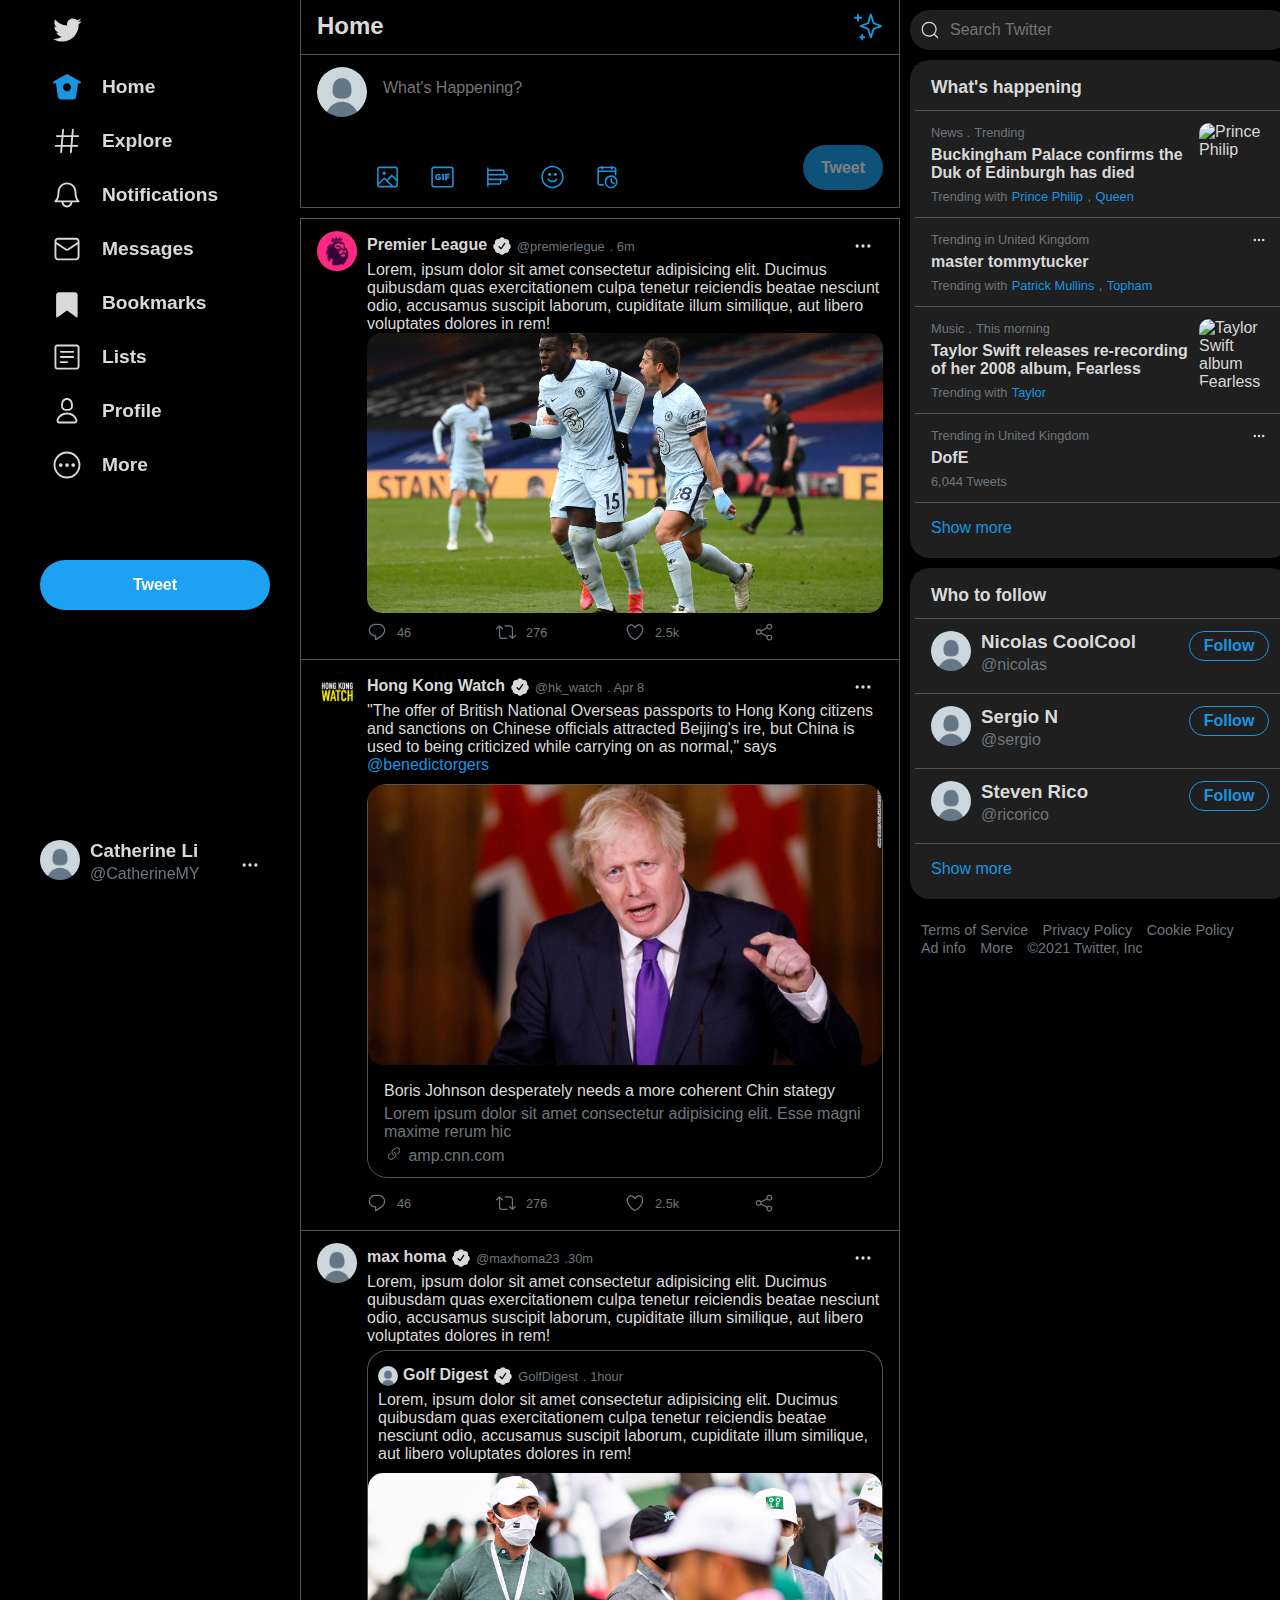
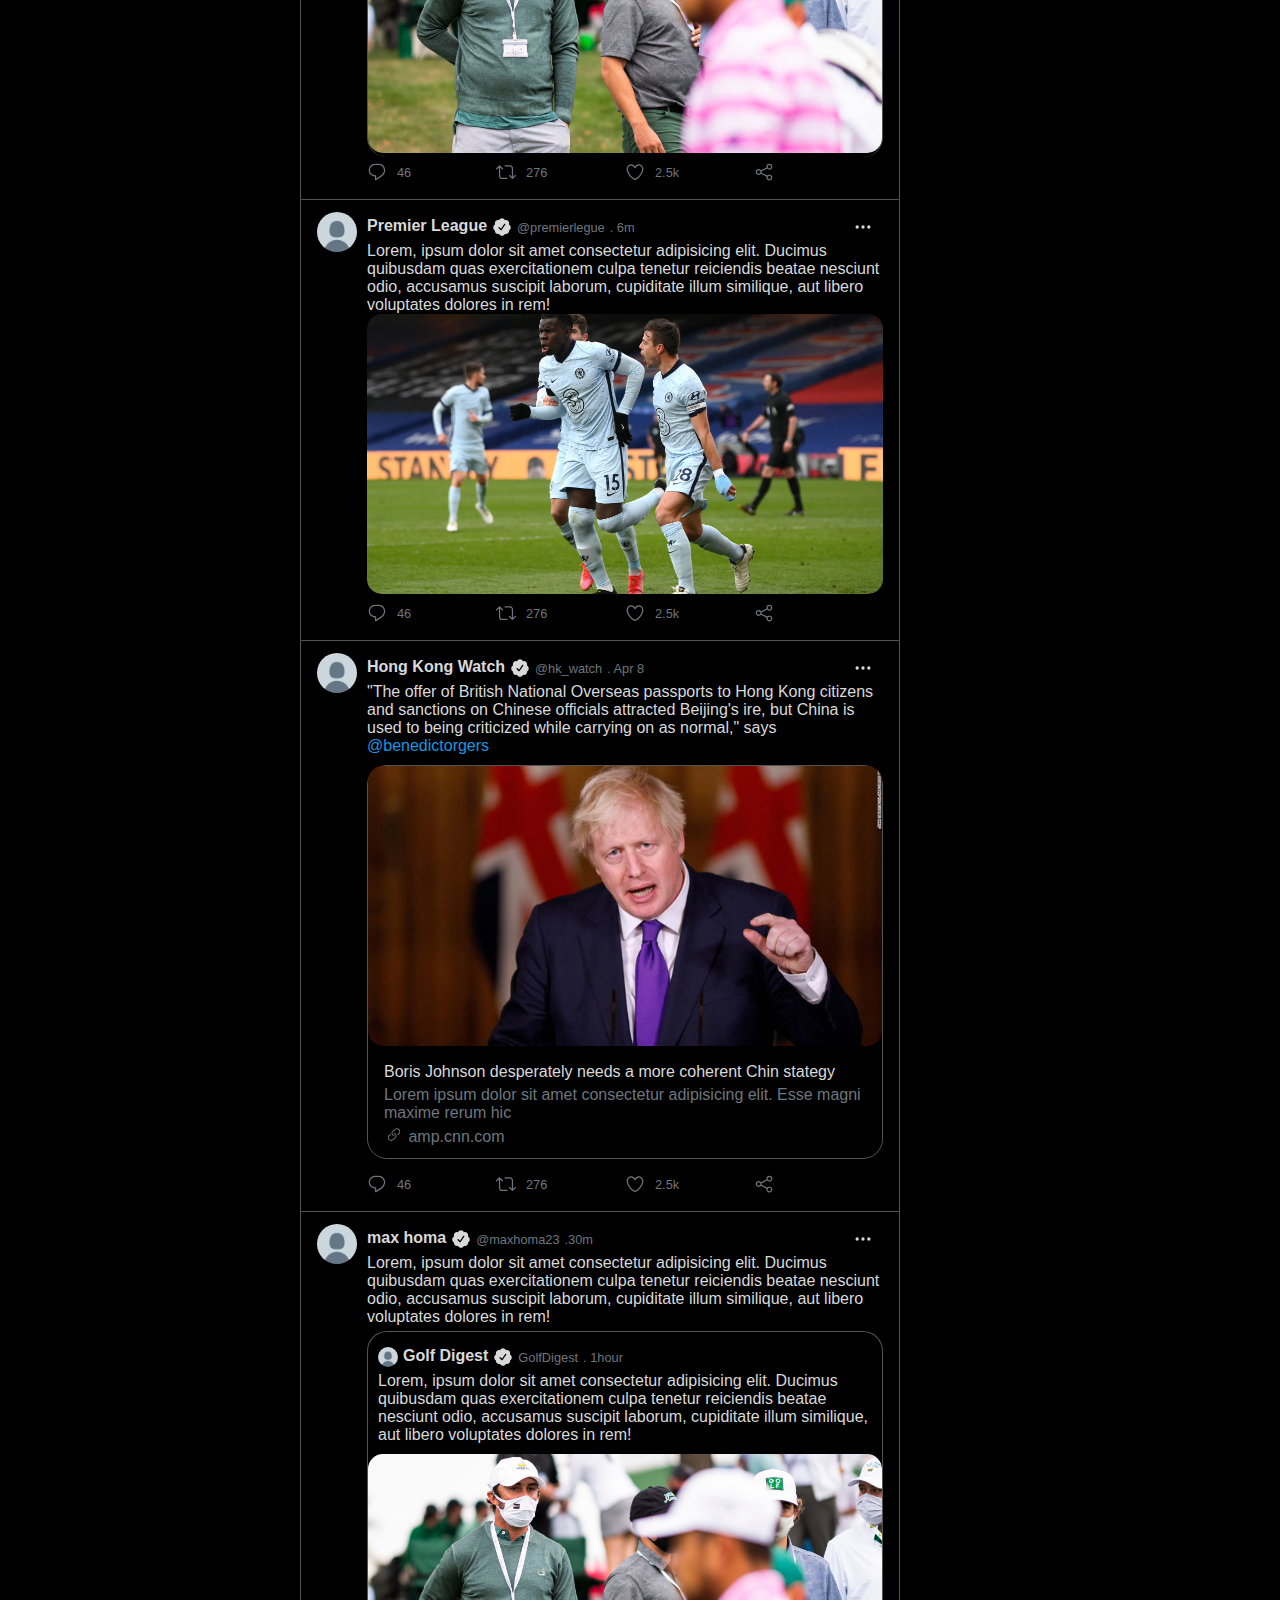
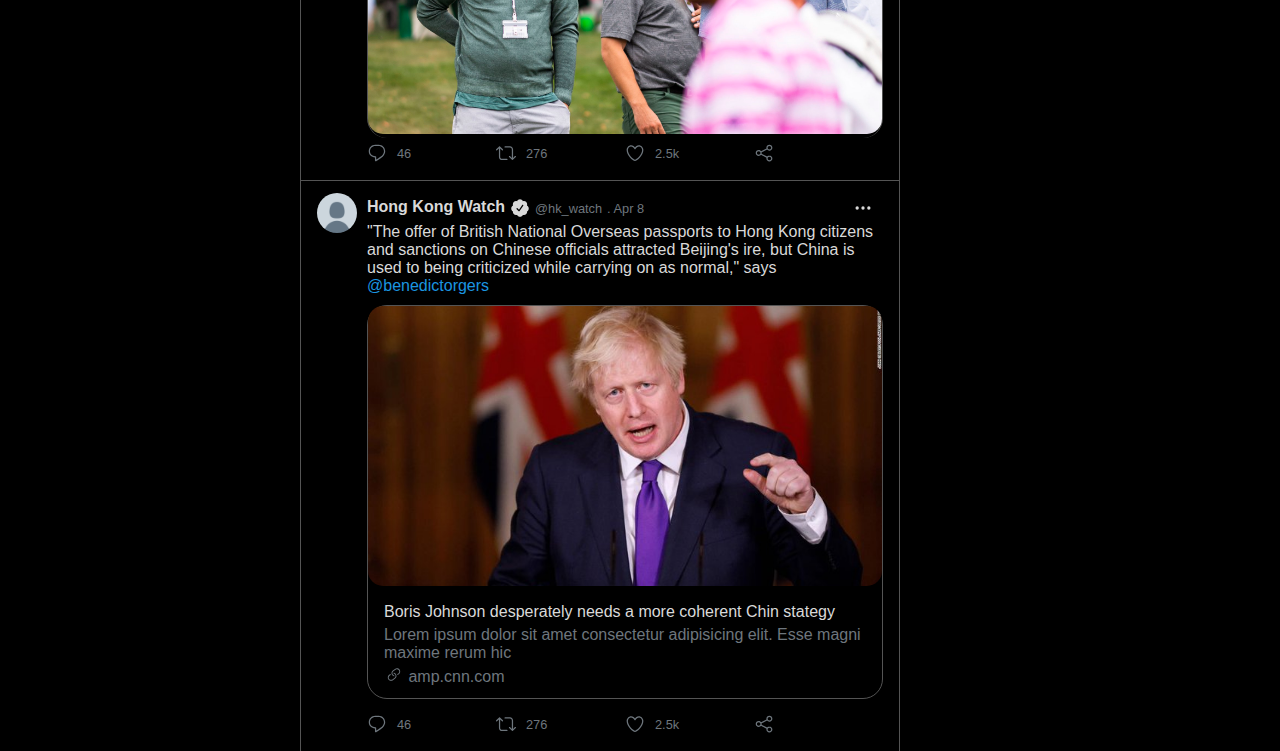
==== index.html @ 5faef969 "first commit" ====
<!DOCTYPE html>
<html lang="en">
<head>
    <meta charset="UTF-8">
    <meta http-equiv="X-UA-Compatible" content="IE=edge">
    <meta name="viewport" content="width=device-width, initial-scale=1.0">
    <title>Twitter</title>
    <link rel="stylesheet" href="style.css">
</head>
<body>
  
    <div class="left-menu">
        
        <div class="icon">
            <a href="lightmode.html">
                <svg class="nav" 
                fill="#d9d9d9" 
                viewBox="0 0 24 24" 
                height="30" 
                width="30">
                <g><path d="M23.643 4.937c-.835.37-1.732.62-2.675.733.962-.576 1.7-1.49 2.048-2.578-.9.534-1.897.922-2.958 1.13-.85-.904-2.06-1.47-3.4-1.47-2.572 0-4.658 2.086-4.658 4.66 0 .364.042.718.12 1.06-3.873-.195-7.304-2.05-9.602-4.868-.4.69-.63 1.49-.63 2.342 0 1.616.823 3.043 2.072 3.878-.764-.025-1.482-.234-2.11-.583v.06c0 2.257 1.605 4.14 3.737 4.568-.392.106-.803.162-1.227.162-.3 0-.593-.028-.877-.082.593 1.85 2.313 3.198 4.352 3.234-1.595 1.25-3.604 1.995-5.786 1.995-.376 0-.747-.022-1.112-.065 2.062 1.323 4.51 2.093 7.14 2.093 8.57 0 13.255-7.098 13.255-13.254 0-.2-.005-.402-.014-.602.91-.658 1.7-1.477 2.323-2.41z"></path>
                </g></svg>
            </a>
            </div>
        <nav>
            <ul>
                <li>
                    <svg class="nav active-page" 
                    fill="#d9d9d9" 
                    viewBox="0 0 24 24" 
                    height="30" 
                    width="30" ><g><path d="M22.58 7.35L12.475 1.897c-.297-.16-.654-.16-.95 0L1.425 7.35c-.486.264-.667.87-.405 1.356.18.335.525.525.88.525.16 0 .324-.038.475-.12l.734-.396 1.59 11.25c.216 1.214 1.31 2.062 2.66 2.062h9.282c1.35 0 2.444-.848 2.662-2.088l1.588-11.225.737.398c.485.263 1.092.082 1.354-.404.263-.486.08-1.093-.404-1.355zM12 15.435c-1.795 0-3.25-1.455-3.25-3.25s1.455-3.25 3.25-3.25 3.25 1.455 3.25 3.25-1.455 3.25-3.25 3.25z"></path></g></svg>
                    <span>Home</span>
                </li>
                <li>
                    <svg class="nav" 
                    fill="#d9d9d9" 
                    viewBox="0 0 24 24" 
                    height="30" 
                    width="30" ><g>
                        <path d="M21 7.337h-3.93l.372-4.272c.036-.412-.27-.775-.682-.812-.417-.03-.776.27-.812.683l-.383 4.4h-6.32l.37-4.27c.037-.413-.27-.776-.68-.813-.42-.03-.777.27-.813.683l-.382 4.4H3.782c-.414 0-.75.337-.75.75s.336.75.75.75H7.61l-.55 6.327H3c-.414 0-.75.336-.75.75s.336.75.75.75h3.93l-.372 4.272c-.036.412.27.775.682.812l.066.003c.385 0 .712-.295.746-.686l.383-4.4h6.32l-.37 4.27c-.036.413.27.776.682.813l.066.003c.385 0 .712-.295.746-.686l.382-4.4h3.957c.413 0 .75-.337.75-.75s-.337-.75-.75-.75H16.39l.55-6.327H21c.414 0 .75-.336.75-.75s-.336-.75-.75-.75zm-6.115 7.826h-6.32l.55-6.326h6.32l-.55 6.326z"></path></g></svg>
                        <span>Explore</span>
                </li>
                <li>
                    <svg class="nav" 
                    fill="#d9d9d9" 
                    viewBox="0 0 24 24" 
                    height="30" 
                    width="30" >
                    <g>
                        <path d="M21.697 16.468c-.02-.016-2.14-1.64-2.103-6.03.02-2.532-.812-4.782-2.347-6.335C15.872 2.71 14.01 1.94 12.005 1.93h-.013c-2.004.01-3.866.78-5.242 2.174-1.534 1.553-2.368 3.802-2.346 6.334.037 4.33-2.02 5.967-2.102 6.03-.26.193-.366.53-.265.838.102.308.39.515.712.515h4.92c.102 2.31 1.997 4.16 4.33 4.16s4.226-1.85 4.327-4.16h4.922c.322 0 .61-.206.71-.514.103-.307-.003-.645-.263-.838zM12 20.478c-1.505 0-2.73-1.177-2.828-2.658h5.656c-.1 1.48-1.323 2.66-2.828 2.66zM4.38 16.32c.74-1.132 1.548-3.028 1.524-5.896-.018-2.16.644-3.982 1.913-5.267C8.91 4.05 10.397 3.437 12 3.43c1.603.008 3.087.62 4.18 1.728 1.27 1.285 1.933 3.106 1.915 5.267-.024 2.868.785 4.765 1.525 5.896H4.38z"></path>
                    </g></svg>
                    <span>Notifications</span>
                </li>
                <li>
                    <svg class="nav" 
                    fill="#d9d9d9" 
                    viewBox="0 0 24 24" 
                    height="30" 
                    width="30" >
                    <g>
                        <path d="M19.25 3.018H4.75C3.233 3.018 2 4.252 2 5.77v12.495c0 1.518 1.233 2.753 2.75 2.753h14.5c1.517 0 2.75-1.235 2.75-2.753V5.77c0-1.518-1.233-2.752-2.75-2.752zm-14.5 1.5h14.5c.69 0 1.25.56 1.25 1.25v.714l-8.05 5.367c-.273.18-.626.182-.9-.002L3.5 6.482v-.714c0-.69.56-1.25 1.25-1.25zm14.5 14.998H4.75c-.69 0-1.25-.56-1.25-1.25V8.24l7.24 4.83c.383.256.822.384 1.26.384.44 0 .877-.128 1.26-.383l7.24-4.83v10.022c0 .69-.56 1.25-1.25 1.25z"></path></g></svg>
                   <span>Messages</span>
                </li>
                <li>
                    <svg class="nav" 
                    fill="#d9d9d9" 
                    viewBox="0 0 24 24" 
                    height="30" 
                    width="30" >
                    <g>
                        <path d="M19.9 23.5c-.2 0-.3 0-.4-.1L12 17.9l-7.5 5.4c-.2.2-.5.2-.8.1-.2-.1-.4-.4-.4-.7V5.6c0-1.2 1-2.2 2.2-2.2h12.8c1.2 0 2.2 1 2.2 2.2v17.1c0 .3-.2.5-.4.7 0 .1-.1.1-.2.1z"></path>
                    </g></svg>
                    <span>Bookmarks</span>
                </li>
                
                <li>
                    <svg class="nav" 
                    fill="#d9d9d9" 
                    viewBox="0 0 24 24" 
                    height="30" 
                    width="30" >
                    <g>
                        <path d="M19.75 22H4.25C3.01 22 2 20.99 2 19.75V4.25C2 3.01 3.01 2 4.25 2h15.5C20.99 2 22 3.01 22 4.25v15.5c0 1.24-1.01 2.25-2.25 2.25zM4.25 3.5c-.414 0-.75.337-.75.75v15.5c0 .413.336.75.75.75h15.5c.414 0 .75-.337.75-.75V4.25c0-.413-.336-.75-.75-.75H4.25z"></path>
                        <path d="M17 8.64H7c-.414 0-.75-.337-.75-.75s.336-.75.75-.75h10c.414 0 .75.335.75.75s-.336.75-.75.75zm0 4.11H7c-.414 0-.75-.336-.75-.75s.336-.75.75-.75h10c.414 0 .75.336.75.75s-.336.75-.75.75zm-5 4.11H7c-.414 0-.75-.335-.75-.75s.336-.75.75-.75h5c.414 0 .75.337.75.75s-.336.75-.75.75z"></path>
                    </g></svg>
                    <span>Lists</span>
                </li>
                <li>
                    <svg class="nav" 
                    fill="#d9d9d9" 
                    viewBox="0 0 24 24" 
                    height="30" 
                    width="30" >
                    <g>
                        <path d="M12 11.816c1.355 0 2.872-.15 3.84-1.256.814-.93 1.078-2.368.806-4.392-.38-2.825-2.117-4.512-4.646-4.512S7.734 3.343 7.354 6.17c-.272 2.022-.008 3.46.806 4.39.968 1.107 2.485 1.256 3.84 1.256zM8.84 6.368c.162-1.2.787-3.212 3.16-3.212s2.998 2.013 3.16 3.212c.207 1.55.057 2.627-.45 3.205-.455.52-1.266.743-2.71.743s-2.255-.223-2.71-.743c-.507-.578-.657-1.656-.45-3.205zm11.44 12.868c-.877-3.526-4.282-5.99-8.28-5.99s-7.403 2.464-8.28 5.99c-.172.692-.028 1.4.395 1.94.408.52 1.04.82 1.733.82h12.304c.693 0 1.325-.3 1.733-.82.424-.54.567-1.247.394-1.94zm-1.576 1.016c-.126.16-.316.246-.552.246H5.848c-.235 0-.426-.085-.552-.246-.137-.174-.18-.412-.12-.654.71-2.855 3.517-4.85 6.824-4.85s6.114 1.994 6.824 4.85c.06.242.017.48-.12.654z"></path> </g></svg>
                    <span>Profile</span>
                </li>
                <li>
                    <svg class="nav" 
                    fill="#d9d9d9" 
                    viewBox="0 0 24 24" 
                    height="30" 
                    width="30" >
                    <g><circle cx="17" cy="12" r="1.5"></circle><circle cx="12" cy="12" r="1.5"></circle><circle cx="7" cy="12" r="1.5"></circle><path d="M12 22.75C6.072 22.75 1.25 17.928 1.25 12S6.072 1.25 12 1.25 22.75 6.072 22.75 12 17.928 22.75 12 22.75zm0-20C6.9 2.75 2.75 6.9 2.75 12S6.9 21.25 12 21.25s9.25-4.15 9.25-9.25S17.1 2.75 12 2.75z"></path></g>
                </svg>
                <span>More</span>
                </li>
            </ul>
            </nav>
        <div class="create-tweet">
            <a class="big-button" href=".">Tweet</a>
            <a class="small-button" href=".">
                <svg class="twitter-icon" 
                fill="#d9d9d9" 
                viewBox="0 0 24 24" 
                height="30" 
                width="30">
                <g><path d="M8.8 7.2H5.6V3.9c0-.4-.3-.8-.8-.8s-.7.4-.7.8v3.3H.8c-.4 0-.8.3-.8.8s.3.8.8.8h3.3v3.3c0 .4.3.8.8.8s.8-.3.8-.8V8.7H9c.4 0 .8-.3.8-.8s-.5-.7-1-.7zm15-4.9v-.1h-.1c-.1 0-9.2 1.2-14.4 11.7-3.8 7.6-3.6 9.9-3.3 9.9.3.1 3.4-6.5 6.7-9.2 5.2-1.1 6.6-3.6 6.6-3.6s-1.5.2-2.1.2c-.8 0-1.4-.2-1.7-.3 1.3-1.2 2.4-1.5 3.5-1.7.9-.2 1.8-.4 3-1.2 2.2-1.6 1.9-5.5 1.8-5.7z"></path></g>
                </svg>
            </a>
        </div>
        <div class="account-tag">
            <img class="avatar" src="assets/icons/avatar.png" alt="avatar">
            <div class="account-name">
                <h3>Catherine Li</h3>
                <p>@CatherineMY</p>
            </div>
            <svg class="more-icon" 
                    fill="#d9d9d9" 
                    viewBox="0 0 24 24" 
                    height="20" 
                    width="20" >
            <g><circle cx="5" cy="12" r="2"></circle><circle cx="12" cy="12" r="2"></circle><circle cx="19" cy="12" r="2"></circle></g>
            </svg>
        </div>
    </div>

    <main>
        <header>
            <img class="avatar" src="/assets/icons/avatar.png" alt="avatar">
            <h1>Home</h1>
                <div class="icon-container">
                    <svg class="top-tweet" 
                    fill="#d9d9d9" 
                    viewBox="0 0 24 24" 
                    height="30" 
                    width="30">
                    <g><path d="M22.772 10.506l-5.618-2.192-2.16-6.5c-.102-.307-.39-.514-.712-.514s-.61.207-.712.513l-2.16 6.5-5.62 2.192c-.287.112-.477.39-.477.7s.19.585.478.698l5.62 2.192 2.16 6.5c.102.306.39.513.712.513s.61-.207.712-.513l2.16-6.5 5.62-2.192c.287-.112.477-.39.477-.7s-.19-.585-.478-.697zm-6.49 2.32c-.208.08-.37.25-.44.46l-1.56 4.695-1.56-4.693c-.07-.21-.23-.38-.438-.462l-4.155-1.62 4.154-1.622c.208-.08.37-.25.44-.462l1.56-4.693 1.56 4.694c.07.212.23.382.438.463l4.155 1.62-4.155 1.622zM6.663 3.812h-1.88V2.05c0-.414-.337-.75-.75-.75s-.75.336-.75.75v1.762H1.5c-.414 0-.75.336-.75.75s.336.75.75.75h1.782v1.762c0 .414.336.75.75.75s.75-.336.75-.75V5.312h1.88c.415 0 .75-.336.75-.75s-.335-.75-.75-.75zm2.535 15.622h-1.1v-1.016c0-.414-.335-.75-.75-.75s-.75.336-.75.75v1.016H5.57c-.414 0-.75.336-.75.75s.336.75.75.75H6.6v1.016c0 .414.335.75.75.75s.75-.336.75-.75v-1.016h1.098c.414 0 .75-.336.75-.75s-.336-.75-.75-.75z"></path></g>
                    </svg>
                </div>
                
        </header>
        
        <section class="content">
            <div class="create-tweet">
                <img class="avatar" src="assets/icons/avatar.png" alt="avatar">
                <form>
                    <textarea class="add-caption" rows="3" placeholder="What's Happening?" required></textarea>
                    <ul class="tweet-function">
                    <li><svg class="function" 
                        fill="#d9d9d9" 
                        viewBox="0 0 24 24" 
                        height="30" 
                        width="30">
                        <g><path d="M19.75 2H4.25C3.01 2 2 3.01 2 4.25v15.5C2 20.99 3.01 22 4.25 22h15.5c1.24 0 2.25-1.01 2.25-2.25V4.25C22 3.01 20.99 2 19.75 2zM4.25 3.5h15.5c.413 0 .75.337.75.75v9.676l-3.858-3.858c-.14-.14-.33-.22-.53-.22h-.003c-.2 0-.393.08-.532.224l-4.317 4.384-1.813-1.806c-.14-.14-.33-.22-.53-.22-.193-.03-.395.08-.535.227L3.5 17.642V4.25c0-.413.337-.75.75-.75zm-.744 16.28l5.418-5.534 6.282 6.254H4.25c-.402 0-.727-.322-.744-.72zm16.244.72h-2.42l-5.007-4.987 3.792-3.85 4.385 4.384v3.703c0 .413-.337.75-.75.75z"></path><circle cx="8.868" cy="8.309" r="1.542"></circle></g>
                    </svg></li>
                    <li><svg class="function" 
                        fill="#d9d9d9" 
                        viewBox="0 0 24 24" 
                        height="30" 
                        width="30">
                        <g><path d="M19 10.5V8.8h-4.4v6.4h1.7v-2h2v-1.7h-2v-1H19zm-7.3-1.7h1.7v6.4h-1.7V8.8zm-3.6 1.6c.4 0 .9.2 1.2.5l1.2-1C9.9 9.2 9 8.8 8.1 8.8c-1.8 0-3.2 1.4-3.2 3.2s1.4 3.2 3.2 3.2c1 0 1.8-.4 2.4-1.1v-2.5H7.7v1.2h1.2v.6c-.2.1-.5.2-.8.2-.9 0-1.6-.7-1.6-1.6 0-.8.7-1.6 1.6-1.6z"></path><path d="M20.5 2.02h-17c-1.24 0-2.25 1.007-2.25 2.247v15.507c0 1.238 1.01 2.246 2.25 2.246h17c1.24 0 2.25-1.008 2.25-2.246V4.267c0-1.24-1.01-2.247-2.25-2.247zm.75 17.754c0 .41-.336.746-.75.746h-17c-.414 0-.75-.336-.75-.746V4.267c0-.412.336-.747.75-.747h17c.414 0 .75.335.75.747v15.507z"></path></g>
                    </svg></li>
                    <li><svg class="function" 
                        fill="#d9d9d9" 
                        viewBox="0 0 24 24" 
                        height="30" 
                        width="30">
                        <g><path d="M20.222 9.16h-1.334c.015-.09.028-.182.028-.277V6.57c0-.98-.797-1.777-1.778-1.777H3.5V3.358c0-.414-.336-.75-.75-.75s-.75.336-.75.75V20.83c0 .415.336.75.75.75s.75-.335.75-.75v-1.434h10.556c.98 0 1.778-.797 1.778-1.777v-2.313c0-.095-.014-.187-.028-.278h4.417c.98 0 1.778-.798 1.778-1.778v-2.31c0-.983-.797-1.78-1.778-1.78zM17.14 6.293c.152 0 .277.124.277.277v2.31c0 .154-.125.28-.278.28H3.5V6.29h13.64zm-2.807 9.014v2.312c0 .153-.125.277-.278.277H3.5v-2.868h10.556c.153 0 .277.126.277.28zM20.5 13.25c0 .153-.125.277-.278.277H3.5V10.66h16.722c.153 0 .278.124.278.277v2.313z"></path></g>
                    </svg></li>
                    <li><svg class="function" 
                        fill="#d9d9d9" 
                        viewBox="0 0 24 24" 
                        height="30" 
                        width="30">
                        <g><path d="M12 22.75C6.072 22.75 1.25 17.928 1.25 12S6.072 1.25 12 1.25 22.75 6.072 22.75 12 17.928 22.75 12 22.75zm0-20C6.9 2.75 2.75 6.9 2.75 12S6.9 21.25 12 21.25s9.25-4.15 9.25-9.25S17.1 2.75 12 2.75z"></path><path d="M12 17.115c-1.892 0-3.633-.95-4.656-2.544-.224-.348-.123-.81.226-1.035.348-.226.812-.124 1.036.226.747 1.162 2.016 1.855 3.395 1.855s2.648-.693 3.396-1.854c.224-.35.688-.45 1.036-.225.35.224.45.688.226 1.036-1.025 1.594-2.766 2.545-4.658 2.545z"></path><circle cx="14.738" cy="9.458" r="1.478"></circle><circle cx="9.262" cy="9.458" r="1.478"></circle></g>
                    </svg></li>
                    <li><svg class="function" 
                        fill="#d9d9d9" 
                        viewBox="0 0 24 24" 
                        height="30" 
                        width="30">
                        <g><path d="M-37.9 18c-.1-.1-.1-.1-.1-.2.1 0 .1.1.1.2z"></path><path d="M-37.9 18c-.1-.1-.1-.1-.1-.2.1 0 .1.1.1.2zM18 2.2h-1.3v-.3c0-.4-.3-.8-.8-.8-.4 0-.8.3-.8.8v.3H7.7v-.3c0-.4-.3-.8-.8-.8-.4 0-.8.3-.8.8v.3H4.8c-1.4 0-2.5 1.1-2.5 2.5v13.1c0 1.4 1.1 2.5 2.5 2.5h2.9c.4 0 .8-.3.8-.8 0-.4-.3-.8-.8-.8H4.8c-.6 0-1-.5-1-1V7.9c0-.3.4-.7 1-.7H18c.6 0 1 .4 1 .7v1.8c0 .4.3.8.8.8.4 0 .8-.3.8-.8v-5c-.1-1.4-1.2-2.5-2.6-2.5zm1 3.7c-.3-.1-.7-.2-1-.2H4.8c-.4 0-.7.1-1 .2V4.7c0-.6.5-1 1-1h1.3v.5c0 .4.3.8.8.8.4 0 .8-.3.8-.8v-.5h7.5v.5c0 .4.3.8.8.8.4 0 .8-.3.8-.8v-.5H18c.6 0 1 .5 1 1v1.2z"></path><path d="M15.5 10.4c-3.4 0-6.2 2.8-6.2 6.2 0 3.4 2.8 6.2 6.2 6.2 3.4 0 6.2-2.8 6.2-6.2 0-3.4-2.8-6.2-6.2-6.2zm0 11c-2.6 0-4.7-2.1-4.7-4.7s2.1-4.7 4.7-4.7 4.7 2.1 4.7 4.7c0 2.5-2.1 4.7-4.7 4.7z"></path><path d="M18.9 18.7c-.1.2-.4.4-.6.4-.1 0-.3 0-.4-.1l-3.1-2v-3c0-.4.3-.8.8-.8.4 0 .8.3.8.8v2.2l2.4 1.5c.2.2.3.6.1 1z"></path></g>
                    </svg></li>
                </ul>
                <button class="post-tweet" type="submit">Tweet</button>
                </form>
            </div>

            <div class="tweet-media-upload">
                <img class="avatar" src="assets/images/PremierLeague.jpeg" alt="avatar">
                <div>
                    <div class="tweet-header">
                        <div class="tweet-account-name">
                            <h2>Premier League</h2>
                            
                            <svg class="verified" 
                                fill="#d9d9d9" 
                                viewBox="0 0 24 24" 
                                height="30" 
                                width="30">
                                <g><path d="M22.5 12.5c0-1.58-.875-2.95-2.148-3.6.154-.435.238-.905.238-1.4 0-2.21-1.71-3.998-3.818-3.998-.47 0-.92.084-1.336.25C14.818 2.415 13.51 1.5 12 1.5s-2.816.917-3.437 2.25c-.415-.165-.866-.25-1.336-.25-2.11 0-3.818 1.79-3.818 4 0 .494.083.964.237 1.4-1.272.65-2.147 2.018-2.147 3.6 0 1.495.782 2.798 1.942 3.486-.02.17-.032.34-.032.514 0 2.21 1.708 4 3.818 4 .47 0 .92-.086 1.335-.25.62 1.334 1.926 2.25 3.437 2.25 1.512 0 2.818-.916 3.437-2.25.415.163.865.248 1.336.248 2.11 0 3.818-1.79 3.818-4 0-.174-.012-.344-.033-.513 1.158-.687 1.943-1.99 1.943-3.484zm-6.616-3.334l-4.334 6.5c-.145.217-.382.334-.625.334-.143 0-.288-.04-.416-.126l-.115-.094-2.415-2.415c-.293-.293-.293-.768 0-1.06s.768-.294 1.06 0l1.77 1.767 3.825-5.74c.23-.345.696-.436 1.04-.207.346.23.44.696.21 1.04z"></path></g>
                            </svg>
                        
                            <span>@premierlegue</span>
                            <span>. 6m</p></span>
                        <section class="hover-account-card">
                                <div class="account-tag">
                                    <img src="/assets/images/PremierLeague.jpeg" alt="Premierleague icon">
                                    <h2>Premier League</h2>
                                     <svg class="verified" 
                                            fill="#d9d9d9" 
                                            viewBox="0 0 24 24" 
                                            height="30" 
                                            width="30">
                                            <g><path d="M22.5 12.5c0-1.58-.875-2.95-2.148-3.6.154-.435.238-.905.238-1.4 0-2.21-1.71-3.998-3.818-3.998-.47 0-.92.084-1.336.25C14.818 2.415 13.51 1.5 12 1.5s-2.816.917-3.437 2.25c-.415-.165-.866-.25-1.336-.25-2.11 0-3.818 1.79-3.818 4 0 .494.083.964.237 1.4-1.272.65-2.147 2.018-2.147 3.6 0 1.495.782 2.798 1.942 3.486-.02.17-.032.34-.032.514 0 2.21 1.708 4 3.818 4 .47 0 .92-.086 1.335-.25.62 1.334 1.926 2.25 3.437 2.25 1.512 0 2.818-.916 3.437-2.25.415.163.865.248 1.336.248 2.11 0 3.818-1.79 3.818-4 0-.174-.012-.344-.033-.513 1.158-.687 1.943-1.99 1.943-3.484zm-6.616-3.334l-4.334 6.5c-.145.217-.382.334-.625.334-.143 0-.288-.04-.416-.126l-.115-.094-2.415-2.415c-.293-.293-.293-.768 0-1.06s.768-.294 1.06 0l1.77 1.767 3.825-5.74c.23-.345.696-.436 1.04-.207.346.23.44.696.21 1.04z"></path></g>
                                        </svg>
                                    
                                        <span>@premierlegue</span>
                                </div>
                                    <button class="status" > 
                                        <p class="fol">Following</p>
                                        <p class="unfol">Unfollow</p>    
                                    </button>
                                <div class="account-details">
                                        <p>Lorem ipsum dolor sit amet praesentium, dolorum recusandae vitae quis soluta voluptas repellat nulla quasi aliquam blanditiis voluptatum omnis, laboriosam architecto.</p>
                                        <strong>734</strong>
                                        <span> Following</span> 
                                        <strong>415k</strong>
                                        <span>Followers</span>
                                        <span>Not followed by anyone you're following</span>
                                    </div>
                                    </section>
                        </div>
                        <div class="icon-container">
                                <svg class="more-icon" 
                                fill="#d9d9d9" 
                                viewBox="0 0 24 24" 
                                height="20" 
                                width="20" >
                                <g><circle cx="5" cy="12" r="2"></circle><circle cx="12" cy="12" r="2"></circle><circle cx="19" cy="12" r="2"></circle></g>
                                </svg>
                            </div>


                       </div>  
                    
                    <article>
                        <p>Lorem, ipsum dolor sit amet consectetur adipisicing elit. Ducimus quibusdam quas exercitationem culpa tenetur reiciendis beatae nesciunt odio, accusamus suscipit laborum, cupiditate illum similique, aut libero voluptates dolores in rem!</p>
                        <img src="assets/images/post-image-1.jpeg" alt="HALF-TIME Crystal Palace 0-3 Chelsea">
                    </article>
                    <ul class="tweet-action-bar">
                        <li>
                                 <svg class="tweet-action" 
                                fill="#d9d9d9" 
                                viewBox="0 0 24 24" 
                                height="30" 
                                width="30" >
                                <g><path d="M14.046 2.242l-4.148-.01h-.002c-4.374 0-7.8 3.427-7.8 7.802 0 4.098 3.186 7.206 7.465 7.37v3.828c0 .108.044.286.12.403.142.225.384.347.632.347.138 0 .277-.038.402-.118.264-.168 6.473-4.14 8.088-5.506 1.902-1.61 3.04-3.97 3.043-6.312v-.017c-.006-4.367-3.43-7.787-7.8-7.788zm3.787 12.972c-1.134.96-4.862 3.405-6.772 4.643V16.67c0-.414-.335-.75-.75-.75h-.396c-3.66 0-6.318-2.476-6.318-5.886 0-3.534 2.768-6.302 6.3-6.302l4.147.01h.002c3.532 0 6.3 2.766 6.302 6.296-.003 1.91-.942 3.844-2.514 5.176z"></path></g>
                            </svg>
                            <span>46</span>
                        </li>

                        <li>
                            <svg class="tweet-action" 
                            fill="#d9d9d9" 
                            viewBox="0 0 24 24" 
                            height="30" 
                            width="30" >
                            <g><path d="M23.77 15.67c-.292-.293-.767-.293-1.06 0l-2.22 2.22V7.65c0-2.068-1.683-3.75-3.75-3.75h-5.85c-.414 0-.75.336-.75.75s.336.75.75.75h5.85c1.24 0 2.25 1.01 2.25 2.25v10.24l-2.22-2.22c-.293-.293-.768-.293-1.06 0s-.294.768 0 1.06l3.5 3.5c.145.147.337.22.53.22s.383-.072.53-.22l3.5-3.5c.294-.292.294-.767 0-1.06zm-10.66 3.28H7.26c-1.24 0-2.25-1.01-2.25-2.25V6.46l2.22 2.22c.148.147.34.22.532.22s.384-.073.53-.22c.293-.293.293-.768 0-1.06l-3.5-3.5c-.293-.294-.768-.294-1.06 0l-3.5 3.5c-.294.292-.294.767 0 1.06s.767.293 1.06 0l2.22-2.22V16.7c0 2.068 1.683 3.75 3.75 3.75h5.85c.414 0 .75-.336.75-.75s-.337-.75-.75-.75z"></path></g>
                            </svg>
                        <span>276</span>
                    </li>

                        <li>
                            <svg class="tweet-action" 
                            fill="#d9d9d9" 
                            viewBox="0 0 24 24" 
                            height="30" 
                            width="30" >
                            <g><path d="M12 21.638h-.014C9.403 21.59 1.95 14.856 1.95 8.478c0-3.064 2.525-5.754 5.403-5.754 2.29 0 3.83 1.58 4.646 2.73.814-1.148 2.354-2.73 4.645-2.73 2.88 0 5.404 2.69 5.404 5.755 0 6.376-7.454 13.11-10.037 13.157H12zM7.354 4.225c-2.08 0-3.903 1.988-3.903 4.255 0 5.74 7.034 11.596 8.55 11.658 1.518-.062 8.55-5.917 8.55-11.658 0-2.267-1.823-4.255-3.903-4.255-2.528 0-3.94 2.936-3.952 2.965-.23.562-1.156.562-1.387 0-.014-.03-1.425-2.965-3.954-2.965z"></path></g>
                        </svg>
                        <span>2.5k</span>
                    </li>
                        <li>
                            <svg class="tweet-action" 
                            fill="#d9d9d9" 
                            viewBox="0 0 24 24" 
                            height="30" 
                            width="30" >
                            <g><path d="M18.466 14.928c-1.118 0-2.106.525-2.765 1.328l-6.587-3.358c.066-.27.11-.55.11-.842 0-.287-.042-.562-.106-.83l6.575-3.32c.658.81 1.65 1.34 2.774 1.34 1.978 0 3.586-1.606 3.586-3.58s-1.608-3.58-3.586-3.58-3.586 1.606-3.586 3.58c0 .314.054.614.13.904L8.463 9.876c-.656-.846-1.672-1.4-2.824-1.4-1.98 0-3.588 1.606-3.588 3.58s1.61 3.58 3.587 3.58c1.146 0 2.158-.55 2.815-1.39l6.56 3.343c-.08.294-.135.598-.135.918 0 1.974 1.608 3.58 3.586 3.58s3.586-1.606 3.586-3.58-1.61-3.58-3.586-3.58zm0-11.34c1.15 0 2.086.932 2.086 2.078s-.936 2.08-2.086 2.08-2.086-.934-2.086-2.08.935-2.08 2.086-2.08zM5.64 14.134c-1.15 0-2.088-.933-2.088-2.08s.937-2.08 2.087-2.08 2.085.935 2.085 2.08-.936 2.08-2.086 2.08zm12.826 6.452c-1.15 0-2.086-.933-2.086-2.08s.936-2.08 2.086-2.08 2.086.935 2.086 2.08-.936 2.08-2.086 2.08z"></path></g>
                        </svg>
                    </li>
                    </ul>
                </div>
            </div>

            <div class="tweet-external-link">
                <img class="avatar" src="assets/images/hkwatch.jpeg" alt="avatar">
                <div>
                    <div class="tweet-header">
                        <div class="tweet-account-name">
                            <h2>Hong Kong Watch</h2>
                            <svg class="verified" 
                                fill="#d9d9d9" 
                                viewBox="0 0 24 24" 
                                height="30" 
                                width="30">
                                <g><path d="M22.5 12.5c0-1.58-.875-2.95-2.148-3.6.154-.435.238-.905.238-1.4 0-2.21-1.71-3.998-3.818-3.998-.47 0-.92.084-1.336.25C14.818 2.415 13.51 1.5 12 1.5s-2.816.917-3.437 2.25c-.415-.165-.866-.25-1.336-.25-2.11 0-3.818 1.79-3.818 4 0 .494.083.964.237 1.4-1.272.65-2.147 2.018-2.147 3.6 0 1.495.782 2.798 1.942 3.486-.02.17-.032.34-.032.514 0 2.21 1.708 4 3.818 4 .47 0 .92-.086 1.335-.25.62 1.334 1.926 2.25 3.437 2.25 1.512 0 2.818-.916 3.437-2.25.415.163.865.248 1.336.248 2.11 0 3.818-1.79 3.818-4 0-.174-.012-.344-.033-.513 1.158-.687 1.943-1.99 1.943-3.484zm-6.616-3.334l-4.334 6.5c-.145.217-.382.334-.625.334-.143 0-.288-.04-.416-.126l-.115-.094-2.415-2.415c-.293-.293-.293-.768 0-1.06s.768-.294 1.06 0l1.77 1.767 3.825-5.74c.23-.345.696-.436 1.04-.207.346.23.44.696.21 1.04z"></path></g>
                            </svg>
                            <span>@hk_watch</span>
                            <span>. Apr 8</p></span>
                            <section class="hover-account-card">
                                <div class="account-tag">
                                    <img src="/assets/images/hkwatch.jpeg" alt="Premierleague icon">
                                    <h2>Hong Kong Watch</h2>
                                     <svg class="verified" 
                                            fill="#d9d9d9" 
                                            viewBox="0 0 24 24" 
                                            height="30" 
                                            width="30">
                                            <g><path d="M22.5 12.5c0-1.58-.875-2.95-2.148-3.6.154-.435.238-.905.238-1.4 0-2.21-1.71-3.998-3.818-3.998-.47 0-.92.084-1.336.25C14.818 2.415 13.51 1.5 12 1.5s-2.816.917-3.437 2.25c-.415-.165-.866-.25-1.336-.25-2.11 0-3.818 1.79-3.818 4 0 .494.083.964.237 1.4-1.272.65-2.147 2.018-2.147 3.6 0 1.495.782 2.798 1.942 3.486-.02.17-.032.34-.032.514 0 2.21 1.708 4 3.818 4 .47 0 .92-.086 1.335-.25.62 1.334 1.926 2.25 3.437 2.25 1.512 0 2.818-.916 3.437-2.25.415.163.865.248 1.336.248 2.11 0 3.818-1.79 3.818-4 0-.174-.012-.344-.033-.513 1.158-.687 1.943-1.99 1.943-3.484zm-6.616-3.334l-4.334 6.5c-.145.217-.382.334-.625.334-.143 0-.288-.04-.416-.126l-.115-.094-2.415-2.415c-.293-.293-.293-.768 0-1.06s.768-.294 1.06 0l1.77 1.767 3.825-5.74c.23-.345.696-.436 1.04-.207.346.23.44.696.21 1.04z"></path></g>
                                        </svg>
                                    
                                        <span>@hkwatch</span>
                                </div>
                                    <button class="status" > 
                                        <p class="fol">Following</p>
                                        <p class="unfol">Unfollow</p>    
                                    </button>
                                <div class="account-details">
                                        <p>Lorem ipsum dolor sit amet praesentium, dolorum recusandae vitae quis soluta voluptas repellat nulla quasi aliquam blanditiis voluptatum omnis, laboriosam architecto.</p>
                                        <strong>734</strong>
                                        <span> Following</span> 
                                        <strong>415k</strong>
                                        <span>Followers</span>
                                        <span>Not followed by anyone you're following</span>
                                    </div>
                                    </section>
                        </div>
                        <div class="icon-container">
                            <svg class="more-icon" 
                            fill="#d9d9d9" 
                            viewBox="0 0 24 24" 
                            height="20" 
                            width="20" >
                            <g><circle cx="5" cy="12" r="2"></circle><circle cx="12" cy="12" r="2"></circle><circle cx="19" cy="12" r="2"></circle></g>
                            </svg>
                        </div>
                    </div>
                    <article>
                        <p>"The offer of British National Overseas passports to Hong Kong citizens and sanctions on Chinese officials attracted Beijing's ire, but China is used to being criticized while carrying on as normal," says <a href=".">@benedictorgers</a> </p>
                        <a class="link-card" href="https://amp.cnn.com" target="_blank">
                        <img src="assets/images/post-image-3.jpeg" alt="HALF-TIME Crystal Palace 0-3 Chelsea">
                        <div class="link-meta-content">
                            <h2>Boris Johnson desperately needs a more coherent Chin stategy</h2>
                            <p>Lorem ipsum dolor sit amet consectetur adipisicing elit. Esse magni maxime rerum hic</p>
                            <svg class="link-icon" 
                            fill="#d9d9d9" 
                            viewBox="0 0 24 24" 
                            height="20" 
                            width="20" >
                            <g><path d="M11.96 14.945c-.067 0-.136-.01-.203-.027-1.13-.318-2.097-.986-2.795-1.932-.832-1.125-1.176-2.508-.968-3.893s.942-2.605 2.068-3.438l3.53-2.608c2.322-1.716 5.61-1.224 7.33 1.1.83 1.127 1.175 2.51.967 3.895s-.943 2.605-2.07 3.438l-1.48 1.094c-.333.246-.804.175-1.05-.158-.246-.334-.176-.804.158-1.05l1.48-1.095c.803-.592 1.327-1.463 1.476-2.45.148-.988-.098-1.975-.69-2.778-1.225-1.656-3.572-2.01-5.23-.784l-3.53 2.608c-.802.593-1.326 1.464-1.475 2.45-.15.99.097 1.975.69 2.778.498.675 1.187 1.15 1.992 1.377.4.114.633.528.52.928-.092.33-.394.547-.722.547z"></path><path d="M7.27 22.054c-1.61 0-3.197-.735-4.225-2.125-.832-1.127-1.176-2.51-.968-3.894s.943-2.605 2.07-3.438l1.478-1.094c.334-.245.805-.175 1.05.158s.177.804-.157 1.05l-1.48 1.095c-.803.593-1.326 1.464-1.475 2.45-.148.99.097 1.975.69 2.778 1.225 1.657 3.57 2.01 5.23.785l3.528-2.608c1.658-1.225 2.01-3.57.785-5.23-.498-.674-1.187-1.15-1.992-1.376-.4-.113-.633-.527-.52-.927.112-.4.528-.63.926-.522 1.13.318 2.096.986 2.794 1.932 1.717 2.324 1.224 5.612-1.1 7.33l-3.53 2.608c-.933.693-2.023 1.026-3.105 1.026z"></path></g>
                            </svg>
                            <p>amp.cnn.com</p>
                        </div>
                        </a>
                    </article>
                    <ul class="tweet-action-bar">
                        <li>
                                 <svg class="tweet-action" 
                                fill="#d9d9d9" 
                                viewBox="0 0 24 24" 
                                height="30" 
                                width="30" >
                                <g><path d="M14.046 2.242l-4.148-.01h-.002c-4.374 0-7.8 3.427-7.8 7.802 0 4.098 3.186 7.206 7.465 7.37v3.828c0 .108.044.286.12.403.142.225.384.347.632.347.138 0 .277-.038.402-.118.264-.168 6.473-4.14 8.088-5.506 1.902-1.61 3.04-3.97 3.043-6.312v-.017c-.006-4.367-3.43-7.787-7.8-7.788zm3.787 12.972c-1.134.96-4.862 3.405-6.772 4.643V16.67c0-.414-.335-.75-.75-.75h-.396c-3.66 0-6.318-2.476-6.318-5.886 0-3.534 2.768-6.302 6.3-6.302l4.147.01h.002c3.532 0 6.3 2.766 6.302 6.296-.003 1.91-.942 3.844-2.514 5.176z"></path></g>
                            </svg>
                            <span>46</span>
                        </li>

                        <li>
                            <svg class="tweet-action" 
                            fill="#d9d9d9" 
                            viewBox="0 0 24 24" 
                            height="30" 
                            width="30" >
                            <g><path d="M23.77 15.67c-.292-.293-.767-.293-1.06 0l-2.22 2.22V7.65c0-2.068-1.683-3.75-3.75-3.75h-5.85c-.414 0-.75.336-.75.75s.336.75.75.75h5.85c1.24 0 2.25 1.01 2.25 2.25v10.24l-2.22-2.22c-.293-.293-.768-.293-1.06 0s-.294.768 0 1.06l3.5 3.5c.145.147.337.22.53.22s.383-.072.53-.22l3.5-3.5c.294-.292.294-.767 0-1.06zm-10.66 3.28H7.26c-1.24 0-2.25-1.01-2.25-2.25V6.46l2.22 2.22c.148.147.34.22.532.22s.384-.073.53-.22c.293-.293.293-.768 0-1.06l-3.5-3.5c-.293-.294-.768-.294-1.06 0l-3.5 3.5c-.294.292-.294.767 0 1.06s.767.293 1.06 0l2.22-2.22V16.7c0 2.068 1.683 3.75 3.75 3.75h5.85c.414 0 .75-.336.75-.75s-.337-.75-.75-.75z"></path></g>
                            </svg>
                        <span>276</span>
                    </li>

                        <li>
                            <svg class="tweet-action" 
                            fill="#d9d9d9" 
                            viewBox="0 0 24 24" 
                            height="30" 
                            width="30" >
                            <g><path d="M12 21.638h-.014C9.403 21.59 1.95 14.856 1.95 8.478c0-3.064 2.525-5.754 5.403-5.754 2.29 0 3.83 1.58 4.646 2.73.814-1.148 2.354-2.73 4.645-2.73 2.88 0 5.404 2.69 5.404 5.755 0 6.376-7.454 13.11-10.037 13.157H12zM7.354 4.225c-2.08 0-3.903 1.988-3.903 4.255 0 5.74 7.034 11.596 8.55 11.658 1.518-.062 8.55-5.917 8.55-11.658 0-2.267-1.823-4.255-3.903-4.255-2.528 0-3.94 2.936-3.952 2.965-.23.562-1.156.562-1.387 0-.014-.03-1.425-2.965-3.954-2.965z"></path></g>
                        </svg>
                        <span>2.5k</span>
                    </li>
                        <li>
                            <svg class="tweet-action" 
                            fill="#d9d9d9" 
                            viewBox="0 0 24 24" 
                            height="30" 
                            width="30" >
                            <g><path d="M18.466 14.928c-1.118 0-2.106.525-2.765 1.328l-6.587-3.358c.066-.27.11-.55.11-.842 0-.287-.042-.562-.106-.83l6.575-3.32c.658.81 1.65 1.34 2.774 1.34 1.978 0 3.586-1.606 3.586-3.58s-1.608-3.58-3.586-3.58-3.586 1.606-3.586 3.58c0 .314.054.614.13.904L8.463 9.876c-.656-.846-1.672-1.4-2.824-1.4-1.98 0-3.588 1.606-3.588 3.58s1.61 3.58 3.587 3.58c1.146 0 2.158-.55 2.815-1.39l6.56 3.343c-.08.294-.135.598-.135.918 0 1.974 1.608 3.58 3.586 3.58s3.586-1.606 3.586-3.58-1.61-3.58-3.586-3.58zm0-11.34c1.15 0 2.086.932 2.086 2.078s-.936 2.08-2.086 2.08-2.086-.934-2.086-2.08.935-2.08 2.086-2.08zM5.64 14.134c-1.15 0-2.088-.933-2.088-2.08s.937-2.08 2.087-2.08 2.085.935 2.085 2.08-.936 2.08-2.086 2.08zm12.826 6.452c-1.15 0-2.086-.933-2.086-2.08s.936-2.08 2.086-2.08 2.086.935 2.086 2.08-.936 2.08-2.086 2.08z"></path></g>
                        </svg>
                    </li>
                    </ul>
                </div>
            </div>

            <div class="tweet-retweet">
                <img class="avatar" src="assets/icons/avatar.png" alt="avatar">
                <div>
                    <div class="tweet-header">
                        <div class="tweet-account-name">
                            <h2>max homa</h2>
                            <svg class="verified" 
                                fill="#d9d9d9" 
                                viewBox="0 0 24 24" 
                                height="30" 
                                width="30">
                                <g><path d="M22.5 12.5c0-1.58-.875-2.95-2.148-3.6.154-.435.238-.905.238-1.4 0-2.21-1.71-3.998-3.818-3.998-.47 0-.92.084-1.336.25C14.818 2.415 13.51 1.5 12 1.5s-2.816.917-3.437 2.25c-.415-.165-.866-.25-1.336-.25-2.11 0-3.818 1.79-3.818 4 0 .494.083.964.237 1.4-1.272.65-2.147 2.018-2.147 3.6 0 1.495.782 2.798 1.942 3.486-.02.17-.032.34-.032.514 0 2.21 1.708 4 3.818 4 .47 0 .92-.086 1.335-.25.62 1.334 1.926 2.25 3.437 2.25 1.512 0 2.818-.916 3.437-2.25.415.163.865.248 1.336.248 2.11 0 3.818-1.79 3.818-4 0-.174-.012-.344-.033-.513 1.158-.687 1.943-1.99 1.943-3.484zm-6.616-3.334l-4.334 6.5c-.145.217-.382.334-.625.334-.143 0-.288-.04-.416-.126l-.115-.094-2.415-2.415c-.293-.293-.293-.768 0-1.06s.768-.294 1.06 0l1.77 1.767 3.825-5.74c.23-.345.696-.436 1.04-.207.346.23.44.696.21 1.04z"></path></g>
                            </svg>
                            <span>@maxhoma23</span>
                            <span>.30m</p></span>
                        </div>
                        <div class="icon-container">
                                <svg class="more-icon" 
                                fill="#d9d9d9" 
                                viewBox="0 0 24 24" 
                                height="20" 
                                width="20" >
                                <g><circle cx="5" cy="12" r="2"></circle><circle cx="12" cy="12" r="2"></circle><circle cx="19" cy="12" r="2"></circle></g>
                                </svg>
                            </div>
                    </div>
                    <article>
                        <p>Lorem, ipsum dolor sit amet consectetur adipisicing elit. Ducimus quibusdam quas exercitationem culpa tenetur reiciendis beatae nesciunt odio, accusamus suscipit laborum, cupiditate illum similique, aut libero voluptates dolores in rem!</p>
                        <div class="retweet-card">
                                <div class="tweet-header">
                                    <img class="avatar" src="assets/icons/avatar.png" alt="avatar">
                                    <div class="tweet-account-name">
                                        <h2>Golf Digest</h2>
                                        <svg class="verified" 
                                            fill="#d9d9d9" 
                                            viewBox="0 0 24 24" 
                                            height="30" 
                                            width="30">
                                            <g><path d="M22.5 12.5c0-1.58-.875-2.95-2.148-3.6.154-.435.238-.905.238-1.4 0-2.21-1.71-3.998-3.818-3.998-.47 0-.92.084-1.336.25C14.818 2.415 13.51 1.5 12 1.5s-2.816.917-3.437 2.25c-.415-.165-.866-.25-1.336-.25-2.11 0-3.818 1.79-3.818 4 0 .494.083.964.237 1.4-1.272.65-2.147 2.018-2.147 3.6 0 1.495.782 2.798 1.942 3.486-.02.17-.032.34-.032.514 0 2.21 1.708 4 3.818 4 .47 0 .92-.086 1.335-.25.62 1.334 1.926 2.25 3.437 2.25 1.512 0 2.818-.916 3.437-2.25.415.163.865.248 1.336.248 2.11 0 3.818-1.79 3.818-4 0-.174-.012-.344-.033-.513 1.158-.687 1.943-1.99 1.943-3.484zm-6.616-3.334l-4.334 6.5c-.145.217-.382.334-.625.334-.143 0-.288-.04-.416-.126l-.115-.094-2.415-2.415c-.293-.293-.293-.768 0-1.06s.768-.294 1.06 0l1.77 1.767 3.825-5.74c.23-.345.696-.436 1.04-.207.346.23.44.696.21 1.04z"></path></g>
                                        </svg>
                                        <span>GolfDigest</span>
                                        <span>. 1hour</span>
                                    </div>
                                </div>
                                <article>
                                    <p>Lorem, ipsum dolor sit amet consectetur adipisicing elit. Ducimus quibusdam quas exercitationem culpa tenetur reiciendis beatae nesciunt odio, accusamus suscipit laborum, cupiditate illum similique, aut libero voluptates dolores in rem!</p>
                                    <img src="assets/images/post-image-2.jpeg" alt="HALF-TIME Crystal Palace 0-3 Chelsea">
                                </article>
                                
                        </div>
                    </article>
                    <ul class="tweet-action-bar">
                        <li>
                                 <svg class="tweet-action" 
                                fill="#d9d9d9" 
                                viewBox="0 0 24 24" 
                                height="30" 
                                width="30" >
                                <g><path d="M14.046 2.242l-4.148-.01h-.002c-4.374 0-7.8 3.427-7.8 7.802 0 4.098 3.186 7.206 7.465 7.37v3.828c0 .108.044.286.12.403.142.225.384.347.632.347.138 0 .277-.038.402-.118.264-.168 6.473-4.14 8.088-5.506 1.902-1.61 3.04-3.97 3.043-6.312v-.017c-.006-4.367-3.43-7.787-7.8-7.788zm3.787 12.972c-1.134.96-4.862 3.405-6.772 4.643V16.67c0-.414-.335-.75-.75-.75h-.396c-3.66 0-6.318-2.476-6.318-5.886 0-3.534 2.768-6.302 6.3-6.302l4.147.01h.002c3.532 0 6.3 2.766 6.302 6.296-.003 1.91-.942 3.844-2.514 5.176z"></path></g>
                            </svg>
                            <span>46</span>
                        </li>

                        <li>
                            <svg class="tweet-action" 
                            fill="#d9d9d9" 
                            viewBox="0 0 24 24" 
                            height="30" 
                            width="30" >
                            <g><path d="M23.77 15.67c-.292-.293-.767-.293-1.06 0l-2.22 2.22V7.65c0-2.068-1.683-3.75-3.75-3.75h-5.85c-.414 0-.75.336-.75.75s.336.75.75.75h5.85c1.24 0 2.25 1.01 2.25 2.25v10.24l-2.22-2.22c-.293-.293-.768-.293-1.06 0s-.294.768 0 1.06l3.5 3.5c.145.147.337.22.53.22s.383-.072.53-.22l3.5-3.5c.294-.292.294-.767 0-1.06zm-10.66 3.28H7.26c-1.24 0-2.25-1.01-2.25-2.25V6.46l2.22 2.22c.148.147.34.22.532.22s.384-.073.53-.22c.293-.293.293-.768 0-1.06l-3.5-3.5c-.293-.294-.768-.294-1.06 0l-3.5 3.5c-.294.292-.294.767 0 1.06s.767.293 1.06 0l2.22-2.22V16.7c0 2.068 1.683 3.75 3.75 3.75h5.85c.414 0 .75-.336.75-.75s-.337-.75-.75-.75z"></path></g>
                            </svg>
                        <span>276</span>
                    </li>

                        <li>
                            <svg class="tweet-action" 
                            fill="#d9d9d9" 
                            viewBox="0 0 24 24" 
                            height="30" 
                            width="30" >
                            <g><path d="M12 21.638h-.014C9.403 21.59 1.95 14.856 1.95 8.478c0-3.064 2.525-5.754 5.403-5.754 2.29 0 3.83 1.58 4.646 2.73.814-1.148 2.354-2.73 4.645-2.73 2.88 0 5.404 2.69 5.404 5.755 0 6.376-7.454 13.11-10.037 13.157H12zM7.354 4.225c-2.08 0-3.903 1.988-3.903 4.255 0 5.74 7.034 11.596 8.55 11.658 1.518-.062 8.55-5.917 8.55-11.658 0-2.267-1.823-4.255-3.903-4.255-2.528 0-3.94 2.936-3.952 2.965-.23.562-1.156.562-1.387 0-.014-.03-1.425-2.965-3.954-2.965z"></path></g>
                        </svg>
                        <span>2.5k</span>
                    </li>
                        <li>
                            <svg class="tweet-action" 
                            fill="#d9d9d9" 
                            viewBox="0 0 24 24" 
                            height="30" 
                            width="30" >
                            <g><path d="M18.466 14.928c-1.118 0-2.106.525-2.765 1.328l-6.587-3.358c.066-.27.11-.55.11-.842 0-.287-.042-.562-.106-.83l6.575-3.32c.658.81 1.65 1.34 2.774 1.34 1.978 0 3.586-1.606 3.586-3.58s-1.608-3.58-3.586-3.58-3.586 1.606-3.586 3.58c0 .314.054.614.13.904L8.463 9.876c-.656-.846-1.672-1.4-2.824-1.4-1.98 0-3.588 1.606-3.588 3.58s1.61 3.58 3.587 3.58c1.146 0 2.158-.55 2.815-1.39l6.56 3.343c-.08.294-.135.598-.135.918 0 1.974 1.608 3.58 3.586 3.58s3.586-1.606 3.586-3.58-1.61-3.58-3.586-3.58zm0-11.34c1.15 0 2.086.932 2.086 2.078s-.936 2.08-2.086 2.08-2.086-.934-2.086-2.08.935-2.08 2.086-2.08zM5.64 14.134c-1.15 0-2.088-.933-2.088-2.08s.937-2.08 2.087-2.08 2.085.935 2.085 2.08-.936 2.08-2.086 2.08zm12.826 6.452c-1.15 0-2.086-.933-2.086-2.08s.936-2.08 2.086-2.08 2.086.935 2.086 2.08-.936 2.08-2.086 2.08z"></path></g>
                        </svg>
                    </li>
                    </ul>
                </div>
            </div>

                <div class="tweet-media-upload">
                <img class="avatar" src="assets/icons/avatar.png" alt="avatar">
                <div>
                    <div class="tweet-header">
                        <div class="tweet-account-name">
                            <h2>Premier League</h2>
                            <svg class="verified" 
                                fill="#d9d9d9" 
                                viewBox="0 0 24 24" 
                                height="30" 
                                width="30">
                                <g><path d="M22.5 12.5c0-1.58-.875-2.95-2.148-3.6.154-.435.238-.905.238-1.4 0-2.21-1.71-3.998-3.818-3.998-.47 0-.92.084-1.336.25C14.818 2.415 13.51 1.5 12 1.5s-2.816.917-3.437 2.25c-.415-.165-.866-.25-1.336-.25-2.11 0-3.818 1.79-3.818 4 0 .494.083.964.237 1.4-1.272.65-2.147 2.018-2.147 3.6 0 1.495.782 2.798 1.942 3.486-.02.17-.032.34-.032.514 0 2.21 1.708 4 3.818 4 .47 0 .92-.086 1.335-.25.62 1.334 1.926 2.25 3.437 2.25 1.512 0 2.818-.916 3.437-2.25.415.163.865.248 1.336.248 2.11 0 3.818-1.79 3.818-4 0-.174-.012-.344-.033-.513 1.158-.687 1.943-1.99 1.943-3.484zm-6.616-3.334l-4.334 6.5c-.145.217-.382.334-.625.334-.143 0-.288-.04-.416-.126l-.115-.094-2.415-2.415c-.293-.293-.293-.768 0-1.06s.768-.294 1.06 0l1.77 1.767 3.825-5.74c.23-.345.696-.436 1.04-.207.346.23.44.696.21 1.04z"></path></g>
                            </svg>
                            <span>@premierlegue</span>
                            <span>. 6m</p></span>
                        </div>
                        <div class="icon-container">
                            <svg class="more-icon" 
                            fill="#d9d9d9" 
                            viewBox="0 0 24 24" 
                            height="20" 
                            width="20" >
                            <g><circle cx="5" cy="12" r="2"></circle><circle cx="12" cy="12" r="2"></circle><circle cx="19" cy="12" r="2"></circle></g>
                            </svg>
                        </div>
                        
                    </div>
                    <article>
                        <p>Lorem, ipsum dolor sit amet consectetur adipisicing elit. Ducimus quibusdam quas exercitationem culpa tenetur reiciendis beatae nesciunt odio, accusamus suscipit laborum, cupiditate illum similique, aut libero voluptates dolores in rem!</p>
                        <img src="assets/images/post-image-1.jpeg" alt="HALF-TIME Crystal Palace 0-3 Chelsea">
                    </article>
                    <ul class="tweet-action-bar">
                        <li>
                                 <svg class="tweet-action" 
                                fill="#d9d9d9" 
                                viewBox="0 0 24 24" 
                                height="30" 
                                width="30" >
                                <g><path d="M14.046 2.242l-4.148-.01h-.002c-4.374 0-7.8 3.427-7.8 7.802 0 4.098 3.186 7.206 7.465 7.37v3.828c0 .108.044.286.12.403.142.225.384.347.632.347.138 0 .277-.038.402-.118.264-.168 6.473-4.14 8.088-5.506 1.902-1.61 3.04-3.97 3.043-6.312v-.017c-.006-4.367-3.43-7.787-7.8-7.788zm3.787 12.972c-1.134.96-4.862 3.405-6.772 4.643V16.67c0-.414-.335-.75-.75-.75h-.396c-3.66 0-6.318-2.476-6.318-5.886 0-3.534 2.768-6.302 6.3-6.302l4.147.01h.002c3.532 0 6.3 2.766 6.302 6.296-.003 1.91-.942 3.844-2.514 5.176z"></path></g>
                            </svg>
                            <span>46</span>
                        </li>

                        <li>
                            <svg class="tweet-action" 
                            fill="#d9d9d9" 
                            viewBox="0 0 24 24" 
                            height="30" 
                            width="30" >
                            <g><path d="M23.77 15.67c-.292-.293-.767-.293-1.06 0l-2.22 2.22V7.65c0-2.068-1.683-3.75-3.75-3.75h-5.85c-.414 0-.75.336-.75.75s.336.75.75.75h5.85c1.24 0 2.25 1.01 2.25 2.25v10.24l-2.22-2.22c-.293-.293-.768-.293-1.06 0s-.294.768 0 1.06l3.5 3.5c.145.147.337.22.53.22s.383-.072.53-.22l3.5-3.5c.294-.292.294-.767 0-1.06zm-10.66 3.28H7.26c-1.24 0-2.25-1.01-2.25-2.25V6.46l2.22 2.22c.148.147.34.22.532.22s.384-.073.53-.22c.293-.293.293-.768 0-1.06l-3.5-3.5c-.293-.294-.768-.294-1.06 0l-3.5 3.5c-.294.292-.294.767 0 1.06s.767.293 1.06 0l2.22-2.22V16.7c0 2.068 1.683 3.75 3.75 3.75h5.85c.414 0 .75-.336.75-.75s-.337-.75-.75-.75z"></path></g>
                            </svg>
                        <span>276</span>
                    </li>

                        <li>
                            <svg class="tweet-action" 
                            fill="#d9d9d9" 
                            viewBox="0 0 24 24" 
                            height="30" 
                            width="30" >
                            <g><path d="M12 21.638h-.014C9.403 21.59 1.95 14.856 1.95 8.478c0-3.064 2.525-5.754 5.403-5.754 2.29 0 3.83 1.58 4.646 2.73.814-1.148 2.354-2.73 4.645-2.73 2.88 0 5.404 2.69 5.404 5.755 0 6.376-7.454 13.11-10.037 13.157H12zM7.354 4.225c-2.08 0-3.903 1.988-3.903 4.255 0 5.74 7.034 11.596 8.55 11.658 1.518-.062 8.55-5.917 8.55-11.658 0-2.267-1.823-4.255-3.903-4.255-2.528 0-3.94 2.936-3.952 2.965-.23.562-1.156.562-1.387 0-.014-.03-1.425-2.965-3.954-2.965z"></path></g>
                        </svg>
                        <span>2.5k</span>
                    </li>
                        <li>
                            <svg class="tweet-action" 
                            fill="#d9d9d9" 
                            viewBox="0 0 24 24" 
                            height="30" 
                            width="30" >
                            <g><path d="M18.466 14.928c-1.118 0-2.106.525-2.765 1.328l-6.587-3.358c.066-.27.11-.55.11-.842 0-.287-.042-.562-.106-.83l6.575-3.32c.658.81 1.65 1.34 2.774 1.34 1.978 0 3.586-1.606 3.586-3.58s-1.608-3.58-3.586-3.58-3.586 1.606-3.586 3.58c0 .314.054.614.13.904L8.463 9.876c-.656-.846-1.672-1.4-2.824-1.4-1.98 0-3.588 1.606-3.588 3.58s1.61 3.58 3.587 3.58c1.146 0 2.158-.55 2.815-1.39l6.56 3.343c-.08.294-.135.598-.135.918 0 1.974 1.608 3.58 3.586 3.58s3.586-1.606 3.586-3.58-1.61-3.58-3.586-3.58zm0-11.34c1.15 0 2.086.932 2.086 2.078s-.936 2.08-2.086 2.08-2.086-.934-2.086-2.08.935-2.08 2.086-2.08zM5.64 14.134c-1.15 0-2.088-.933-2.088-2.08s.937-2.08 2.087-2.08 2.085.935 2.085 2.08-.936 2.08-2.086 2.08zm12.826 6.452c-1.15 0-2.086-.933-2.086-2.08s.936-2.08 2.086-2.08 2.086.935 2.086 2.08-.936 2.08-2.086 2.08z"></path></g>
                        </svg>
                    </li>
                    </ul>
                </div>
            </div>

            <div class="tweet-external-link">
                <img class="avatar" src="assets/icons/avatar.png" alt="avatar">
                <div>
                    <div class="tweet-header">
                        <div class="tweet-account-name">
                            <h2>Hong Kong Watch</h2>
                            <svg class="verified" 
                                fill="#d9d9d9" 
                                viewBox="0 0 24 24" 
                                height="30" 
                                width="30">
                                <g><path d="M22.5 12.5c0-1.58-.875-2.95-2.148-3.6.154-.435.238-.905.238-1.4 0-2.21-1.71-3.998-3.818-3.998-.47 0-.92.084-1.336.25C14.818 2.415 13.51 1.5 12 1.5s-2.816.917-3.437 2.25c-.415-.165-.866-.25-1.336-.25-2.11 0-3.818 1.79-3.818 4 0 .494.083.964.237 1.4-1.272.65-2.147 2.018-2.147 3.6 0 1.495.782 2.798 1.942 3.486-.02.17-.032.34-.032.514 0 2.21 1.708 4 3.818 4 .47 0 .92-.086 1.335-.25.62 1.334 1.926 2.25 3.437 2.25 1.512 0 2.818-.916 3.437-2.25.415.163.865.248 1.336.248 2.11 0 3.818-1.79 3.818-4 0-.174-.012-.344-.033-.513 1.158-.687 1.943-1.99 1.943-3.484zm-6.616-3.334l-4.334 6.5c-.145.217-.382.334-.625.334-.143 0-.288-.04-.416-.126l-.115-.094-2.415-2.415c-.293-.293-.293-.768 0-1.06s.768-.294 1.06 0l1.77 1.767 3.825-5.74c.23-.345.696-.436 1.04-.207.346.23.44.696.21 1.04z"></path></g>
                            </svg>
                            <span>@hk_watch</span>
                            <span>. Apr 8</p></span>
                        </div>
                        <div class="icon-container">
                        <svg class="more-icon" 
                         fill="#d9d9d9" 
                         viewBox="0 0 24 24" 
                         height="20" 
                         width="20" >
                        <g><circle cx="5" cy="12" r="2"></circle><circle cx="12" cy="12" r="2"></circle><circle cx="19" cy="12" r="2"></circle></g>
                         </svg>
                         </div>
                    </div>
                    <article>
                        <p>"The offer of British National Overseas passports to Hong Kong citizens and sanctions on Chinese officials attracted Beijing's ire, but China is used to being criticized while carrying on as normal," says <a href=".">@benedictorgers</a> </p>
                        <a class="link-card" href="https://amp.cnn.com" target="_blank">
                        <img src="assets/images/post-image-3.jpeg" alt="HALF-TIME Crystal Palace 0-3 Chelsea">
                        <div class="link-meta-content">
                            <h2>Boris Johnson desperately needs a more coherent Chin stategy</h2>
                            <p>Lorem ipsum dolor sit amet consectetur adipisicing elit. Esse magni maxime rerum hic</p>
                            <svg class="link-icon" 
                            fill="#d9d9d9" 
                            viewBox="0 0 24 24" 
                            height="20" 
                            width="20" >
                            <g><path d="M11.96 14.945c-.067 0-.136-.01-.203-.027-1.13-.318-2.097-.986-2.795-1.932-.832-1.125-1.176-2.508-.968-3.893s.942-2.605 2.068-3.438l3.53-2.608c2.322-1.716 5.61-1.224 7.33 1.1.83 1.127 1.175 2.51.967 3.895s-.943 2.605-2.07 3.438l-1.48 1.094c-.333.246-.804.175-1.05-.158-.246-.334-.176-.804.158-1.05l1.48-1.095c.803-.592 1.327-1.463 1.476-2.45.148-.988-.098-1.975-.69-2.778-1.225-1.656-3.572-2.01-5.23-.784l-3.53 2.608c-.802.593-1.326 1.464-1.475 2.45-.15.99.097 1.975.69 2.778.498.675 1.187 1.15 1.992 1.377.4.114.633.528.52.928-.092.33-.394.547-.722.547z"></path><path d="M7.27 22.054c-1.61 0-3.197-.735-4.225-2.125-.832-1.127-1.176-2.51-.968-3.894s.943-2.605 2.07-3.438l1.478-1.094c.334-.245.805-.175 1.05.158s.177.804-.157 1.05l-1.48 1.095c-.803.593-1.326 1.464-1.475 2.45-.148.99.097 1.975.69 2.778 1.225 1.657 3.57 2.01 5.23.785l3.528-2.608c1.658-1.225 2.01-3.57.785-5.23-.498-.674-1.187-1.15-1.992-1.376-.4-.113-.633-.527-.52-.927.112-.4.528-.63.926-.522 1.13.318 2.096.986 2.794 1.932 1.717 2.324 1.224 5.612-1.1 7.33l-3.53 2.608c-.933.693-2.023 1.026-3.105 1.026z"></path></g>
                            </svg>
                            <p>amp.cnn.com</p>
                        </div>
                        </a>
                    </article>
                    <ul class="tweet-action-bar">
                        <li>
                                 <svg class="tweet-action" 
                                fill="#d9d9d9" 
                                viewBox="0 0 24 24" 
                                height="30" 
                                width="30" >
                                <g><path d="M14.046 2.242l-4.148-.01h-.002c-4.374 0-7.8 3.427-7.8 7.802 0 4.098 3.186 7.206 7.465 7.37v3.828c0 .108.044.286.12.403.142.225.384.347.632.347.138 0 .277-.038.402-.118.264-.168 6.473-4.14 8.088-5.506 1.902-1.61 3.04-3.97 3.043-6.312v-.017c-.006-4.367-3.43-7.787-7.8-7.788zm3.787 12.972c-1.134.96-4.862 3.405-6.772 4.643V16.67c0-.414-.335-.75-.75-.75h-.396c-3.66 0-6.318-2.476-6.318-5.886 0-3.534 2.768-6.302 6.3-6.302l4.147.01h.002c3.532 0 6.3 2.766 6.302 6.296-.003 1.91-.942 3.844-2.514 5.176z"></path></g>
                            </svg>
                            <span>46</span>
                        </li>

                        <li>
                            <svg class="tweet-action" 
                            fill="#d9d9d9" 
                            viewBox="0 0 24 24" 
                            height="30" 
                            width="30" >
                            <g><path d="M23.77 15.67c-.292-.293-.767-.293-1.06 0l-2.22 2.22V7.65c0-2.068-1.683-3.75-3.75-3.75h-5.85c-.414 0-.75.336-.75.75s.336.75.75.75h5.85c1.24 0 2.25 1.01 2.25 2.25v10.24l-2.22-2.22c-.293-.293-.768-.293-1.06 0s-.294.768 0 1.06l3.5 3.5c.145.147.337.22.53.22s.383-.072.53-.22l3.5-3.5c.294-.292.294-.767 0-1.06zm-10.66 3.28H7.26c-1.24 0-2.25-1.01-2.25-2.25V6.46l2.22 2.22c.148.147.34.22.532.22s.384-.073.53-.22c.293-.293.293-.768 0-1.06l-3.5-3.5c-.293-.294-.768-.294-1.06 0l-3.5 3.5c-.294.292-.294.767 0 1.06s.767.293 1.06 0l2.22-2.22V16.7c0 2.068 1.683 3.75 3.75 3.75h5.85c.414 0 .75-.336.75-.75s-.337-.75-.75-.75z"></path></g>
                            </svg>
                        <span>276</span>
                    </li>

                        <li>
                            <svg class="tweet-action" 
                            fill="#d9d9d9" 
                            viewBox="0 0 24 24" 
                            height="30" 
                            width="30" >
                            <g><path d="M12 21.638h-.014C9.403 21.59 1.95 14.856 1.95 8.478c0-3.064 2.525-5.754 5.403-5.754 2.29 0 3.83 1.58 4.646 2.73.814-1.148 2.354-2.73 4.645-2.73 2.88 0 5.404 2.69 5.404 5.755 0 6.376-7.454 13.11-10.037 13.157H12zM7.354 4.225c-2.08 0-3.903 1.988-3.903 4.255 0 5.74 7.034 11.596 8.55 11.658 1.518-.062 8.55-5.917 8.55-11.658 0-2.267-1.823-4.255-3.903-4.255-2.528 0-3.94 2.936-3.952 2.965-.23.562-1.156.562-1.387 0-.014-.03-1.425-2.965-3.954-2.965z"></path></g>
                        </svg>
                        <span>2.5k</span>
                    </li>
                        <li>
                            <svg class="tweet-action" 
                            fill="#d9d9d9" 
                            viewBox="0 0 24 24" 
                            height="30" 
                            width="30" >
                            <g><path d="M18.466 14.928c-1.118 0-2.106.525-2.765 1.328l-6.587-3.358c.066-.27.11-.55.11-.842 0-.287-.042-.562-.106-.83l6.575-3.32c.658.81 1.65 1.34 2.774 1.34 1.978 0 3.586-1.606 3.586-3.58s-1.608-3.58-3.586-3.58-3.586 1.606-3.586 3.58c0 .314.054.614.13.904L8.463 9.876c-.656-.846-1.672-1.4-2.824-1.4-1.98 0-3.588 1.606-3.588 3.58s1.61 3.58 3.587 3.58c1.146 0 2.158-.55 2.815-1.39l6.56 3.343c-.08.294-.135.598-.135.918 0 1.974 1.608 3.58 3.586 3.58s3.586-1.606 3.586-3.58-1.61-3.58-3.586-3.58zm0-11.34c1.15 0 2.086.932 2.086 2.078s-.936 2.08-2.086 2.08-2.086-.934-2.086-2.08.935-2.08 2.086-2.08zM5.64 14.134c-1.15 0-2.088-.933-2.088-2.08s.937-2.08 2.087-2.08 2.085.935 2.085 2.08-.936 2.08-2.086 2.08zm12.826 6.452c-1.15 0-2.086-.933-2.086-2.08s.936-2.08 2.086-2.08 2.086.935 2.086 2.08-.936 2.08-2.086 2.08z"></path></g>
                        </svg>
                    </li>
                    </ul>
                </div>
            </div>

            <div class="tweet-retweet">
                <img class="avatar" src="assets/icons/avatar.png" alt="avatar">
                <div>
                    <div class="tweet-header">
                        <div class="tweet-account-name">
                            <h2>max homa</h2>
                            <svg class="verified" 
                                fill="#d9d9d9" 
                                viewBox="0 0 24 24" 
                                height="30" 
                                width="30">
                                <g><path d="M22.5 12.5c0-1.58-.875-2.95-2.148-3.6.154-.435.238-.905.238-1.4 0-2.21-1.71-3.998-3.818-3.998-.47 0-.92.084-1.336.25C14.818 2.415 13.51 1.5 12 1.5s-2.816.917-3.437 2.25c-.415-.165-.866-.25-1.336-.25-2.11 0-3.818 1.79-3.818 4 0 .494.083.964.237 1.4-1.272.65-2.147 2.018-2.147 3.6 0 1.495.782 2.798 1.942 3.486-.02.17-.032.34-.032.514 0 2.21 1.708 4 3.818 4 .47 0 .92-.086 1.335-.25.62 1.334 1.926 2.25 3.437 2.25 1.512 0 2.818-.916 3.437-2.25.415.163.865.248 1.336.248 2.11 0 3.818-1.79 3.818-4 0-.174-.012-.344-.033-.513 1.158-.687 1.943-1.99 1.943-3.484zm-6.616-3.334l-4.334 6.5c-.145.217-.382.334-.625.334-.143 0-.288-.04-.416-.126l-.115-.094-2.415-2.415c-.293-.293-.293-.768 0-1.06s.768-.294 1.06 0l1.77 1.767 3.825-5.74c.23-.345.696-.436 1.04-.207.346.23.44.696.21 1.04z"></path></g>
                            </svg>
                            <span>@maxhoma23</span>
                            <span>.30m</p></span>
                        </div>
                            <div class="icon-container">
                        <svg class="more-icon" 
                         fill="#d9d9d9" 
                         viewBox="0 0 24 24" 
                         height="20" 
                         width="20" >
                        <g><circle cx="5" cy="12" r="2"></circle><circle cx="12" cy="12" r="2"></circle><circle cx="19" cy="12" r="2"></circle></g>
                         </svg>
                        </div>
                    </div>
                    <article>
                        <p>Lorem, ipsum dolor sit amet consectetur adipisicing elit. Ducimus quibusdam quas exercitationem culpa tenetur reiciendis beatae nesciunt odio, accusamus suscipit laborum, cupiditate illum similique, aut libero voluptates dolores in rem!</p>
                        <div class="retweet-card">
                                <div class="tweet-header">
                                    <img class="avatar" src="assets/icons/avatar.png" alt="avatar">
                                    <div class="tweet-account-name">
                                        <h2>Golf Digest</h2>
                                        <svg class="verified" 
                                            fill="#d9d9d9" 
                                            viewBox="0 0 24 24" 
                                            height="30" 
                                            width="30">
                                            <g><path d="M22.5 12.5c0-1.58-.875-2.95-2.148-3.6.154-.435.238-.905.238-1.4 0-2.21-1.71-3.998-3.818-3.998-.47 0-.92.084-1.336.25C14.818 2.415 13.51 1.5 12 1.5s-2.816.917-3.437 2.25c-.415-.165-.866-.25-1.336-.25-2.11 0-3.818 1.79-3.818 4 0 .494.083.964.237 1.4-1.272.65-2.147 2.018-2.147 3.6 0 1.495.782 2.798 1.942 3.486-.02.17-.032.34-.032.514 0 2.21 1.708 4 3.818 4 .47 0 .92-.086 1.335-.25.62 1.334 1.926 2.25 3.437 2.25 1.512 0 2.818-.916 3.437-2.25.415.163.865.248 1.336.248 2.11 0 3.818-1.79 3.818-4 0-.174-.012-.344-.033-.513 1.158-.687 1.943-1.99 1.943-3.484zm-6.616-3.334l-4.334 6.5c-.145.217-.382.334-.625.334-.143 0-.288-.04-.416-.126l-.115-.094-2.415-2.415c-.293-.293-.293-.768 0-1.06s.768-.294 1.06 0l1.77 1.767 3.825-5.74c.23-.345.696-.436 1.04-.207.346.23.44.696.21 1.04z"></path></g>
                                        </svg>
                                        <span>GolfDigest</span>
                                        <span>. 1hour</span>
                                    </div>
                                </div>
                                <article>
                                    <p>Lorem, ipsum dolor sit amet consectetur adipisicing elit. Ducimus quibusdam quas exercitationem culpa tenetur reiciendis beatae nesciunt odio, accusamus suscipit laborum, cupiditate illum similique, aut libero voluptates dolores in rem!</p>
                                    <img src="assets/images/post-image-2.jpeg" alt="HALF-TIME Crystal Palace 0-3 Chelsea">
                                </article>
                                
                        </div>
                    </article>
                    <ul class="tweet-action-bar">
                        <li>
                                 <svg class="tweet-action" 
                                fill="#d9d9d9" 
                                viewBox="0 0 24 24" 
                                height="30" 
                                width="30" >
                                <g><path d="M14.046 2.242l-4.148-.01h-.002c-4.374 0-7.8 3.427-7.8 7.802 0 4.098 3.186 7.206 7.465 7.37v3.828c0 .108.044.286.12.403.142.225.384.347.632.347.138 0 .277-.038.402-.118.264-.168 6.473-4.14 8.088-5.506 1.902-1.61 3.04-3.97 3.043-6.312v-.017c-.006-4.367-3.43-7.787-7.8-7.788zm3.787 12.972c-1.134.96-4.862 3.405-6.772 4.643V16.67c0-.414-.335-.75-.75-.75h-.396c-3.66 0-6.318-2.476-6.318-5.886 0-3.534 2.768-6.302 6.3-6.302l4.147.01h.002c3.532 0 6.3 2.766 6.302 6.296-.003 1.91-.942 3.844-2.514 5.176z"></path></g>
                            </svg>
                            <span>46</span>
                        </li>

                        <li>
                            <svg class="tweet-action" 
                            fill="#d9d9d9" 
                            viewBox="0 0 24 24" 
                            height="30" 
                            width="30" >
                            <g><path d="M23.77 15.67c-.292-.293-.767-.293-1.06 0l-2.22 2.22V7.65c0-2.068-1.683-3.75-3.75-3.75h-5.85c-.414 0-.75.336-.75.75s.336.75.75.75h5.85c1.24 0 2.25 1.01 2.25 2.25v10.24l-2.22-2.22c-.293-.293-.768-.293-1.06 0s-.294.768 0 1.06l3.5 3.5c.145.147.337.22.53.22s.383-.072.53-.22l3.5-3.5c.294-.292.294-.767 0-1.06zm-10.66 3.28H7.26c-1.24 0-2.25-1.01-2.25-2.25V6.46l2.22 2.22c.148.147.34.22.532.22s.384-.073.53-.22c.293-.293.293-.768 0-1.06l-3.5-3.5c-.293-.294-.768-.294-1.06 0l-3.5 3.5c-.294.292-.294.767 0 1.06s.767.293 1.06 0l2.22-2.22V16.7c0 2.068 1.683 3.75 3.75 3.75h5.85c.414 0 .75-.336.75-.75s-.337-.75-.75-.75z"></path></g>
                            </svg>
                        <span>276</span>
                    </li>

                        <li>
                            <svg class="tweet-action" 
                            fill="#d9d9d9" 
                            viewBox="0 0 24 24" 
                            height="30" 
                            width="30" >
                            <g><path d="M12 21.638h-.014C9.403 21.59 1.95 14.856 1.95 8.478c0-3.064 2.525-5.754 5.403-5.754 2.29 0 3.83 1.58 4.646 2.73.814-1.148 2.354-2.73 4.645-2.73 2.88 0 5.404 2.69 5.404 5.755 0 6.376-7.454 13.11-10.037 13.157H12zM7.354 4.225c-2.08 0-3.903 1.988-3.903 4.255 0 5.74 7.034 11.596 8.55 11.658 1.518-.062 8.55-5.917 8.55-11.658 0-2.267-1.823-4.255-3.903-4.255-2.528 0-3.94 2.936-3.952 2.965-.23.562-1.156.562-1.387 0-.014-.03-1.425-2.965-3.954-2.965z"></path></g>
                        </svg>
                        <span>2.5k</span>
                    </li>
                        <li>
                            <svg class="tweet-action" 
                            fill="#d9d9d9" 
                            viewBox="0 0 24 24" 
                            height="30" 
                            width="30" >
                            <g><path d="M18.466 14.928c-1.118 0-2.106.525-2.765 1.328l-6.587-3.358c.066-.27.11-.55.11-.842 0-.287-.042-.562-.106-.83l6.575-3.32c.658.81 1.65 1.34 2.774 1.34 1.978 0 3.586-1.606 3.586-3.58s-1.608-3.58-3.586-3.58-3.586 1.606-3.586 3.58c0 .314.054.614.13.904L8.463 9.876c-.656-.846-1.672-1.4-2.824-1.4-1.98 0-3.588 1.606-3.588 3.58s1.61 3.58 3.587 3.58c1.146 0 2.158-.55 2.815-1.39l6.56 3.343c-.08.294-.135.598-.135.918 0 1.974 1.608 3.58 3.586 3.58s3.586-1.606 3.586-3.58-1.61-3.58-3.586-3.58zm0-11.34c1.15 0 2.086.932 2.086 2.078s-.936 2.08-2.086 2.08-2.086-.934-2.086-2.08.935-2.08 2.086-2.08zM5.64 14.134c-1.15 0-2.088-.933-2.088-2.08s.937-2.08 2.087-2.08 2.085.935 2.085 2.08-.936 2.08-2.086 2.08zm12.826 6.452c-1.15 0-2.086-.933-2.086-2.08s.936-2.08 2.086-2.08 2.086.935 2.086 2.08-.936 2.08-2.086 2.08z"></path></g>
                        </svg>
                    </li>
                    </ul>
                </div>
            </div>

            <div class="tweet-external-link">
                <img class="avatar" src="assets/icons/avatar.png" alt="avatar">
                <div>
                    <div class="tweet-header">
                        <div class="tweet-account-name">
                            <h2>Hong Kong Watch</h2>
                            <svg class="verified" 
                                fill="#d9d9d9" 
                                viewBox="0 0 24 24" 
                                height="30" 
                                width="30">
                                <g><path d="M22.5 12.5c0-1.58-.875-2.95-2.148-3.6.154-.435.238-.905.238-1.4 0-2.21-1.71-3.998-3.818-3.998-.47 0-.92.084-1.336.25C14.818 2.415 13.51 1.5 12 1.5s-2.816.917-3.437 2.25c-.415-.165-.866-.25-1.336-.25-2.11 0-3.818 1.79-3.818 4 0 .494.083.964.237 1.4-1.272.65-2.147 2.018-2.147 3.6 0 1.495.782 2.798 1.942 3.486-.02.17-.032.34-.032.514 0 2.21 1.708 4 3.818 4 .47 0 .92-.086 1.335-.25.62 1.334 1.926 2.25 3.437 2.25 1.512 0 2.818-.916 3.437-2.25.415.163.865.248 1.336.248 2.11 0 3.818-1.79 3.818-4 0-.174-.012-.344-.033-.513 1.158-.687 1.943-1.99 1.943-3.484zm-6.616-3.334l-4.334 6.5c-.145.217-.382.334-.625.334-.143 0-.288-.04-.416-.126l-.115-.094-2.415-2.415c-.293-.293-.293-.768 0-1.06s.768-.294 1.06 0l1.77 1.767 3.825-5.74c.23-.345.696-.436 1.04-.207.346.23.44.696.21 1.04z"></path></g>
                            </svg>
                            <span>@hk_watch</span>
                            <span>. Apr 8</p></span>
                        </div>
                        <div class="icon-container">
                        <svg class="more-icon" 
                         fill="#d9d9d9" 
                         viewBox="0 0 24 24" 
                         height="20" 
                         width="20" >
                        <g><circle cx="5" cy="12" r="2"></circle><circle cx="12" cy="12" r="2"></circle><circle cx="19" cy="12" r="2"></circle></g>
                         </svg>
                        </div>
                    </div>
                    <article>
                        <p>"The offer of British National Overseas passports to Hong Kong citizens and sanctions on Chinese officials attracted Beijing's ire, but China is used to being criticized while carrying on as normal," says <a href=".">@benedictorgers</a> </p>
                        <a class="link-card" href="https://amp.cnn.com" target="_blank">
                        <img src="assets/images/post-image-3.jpeg" alt="HALF-TIME Crystal Palace 0-3 Chelsea">
                        <div class="link-meta-content">
                            <h2>Boris Johnson desperately needs a more coherent Chin stategy</h2>
                            <p>Lorem ipsum dolor sit amet consectetur adipisicing elit. Esse magni maxime rerum hic</p>
                            <svg class="link-icon" 
                            fill="#d9d9d9" 
                            viewBox="0 0 24 24" 
                            height="20" 
                            width="20" >
                            <g><path d="M11.96 14.945c-.067 0-.136-.01-.203-.027-1.13-.318-2.097-.986-2.795-1.932-.832-1.125-1.176-2.508-.968-3.893s.942-2.605 2.068-3.438l3.53-2.608c2.322-1.716 5.61-1.224 7.33 1.1.83 1.127 1.175 2.51.967 3.895s-.943 2.605-2.07 3.438l-1.48 1.094c-.333.246-.804.175-1.05-.158-.246-.334-.176-.804.158-1.05l1.48-1.095c.803-.592 1.327-1.463 1.476-2.45.148-.988-.098-1.975-.69-2.778-1.225-1.656-3.572-2.01-5.23-.784l-3.53 2.608c-.802.593-1.326 1.464-1.475 2.45-.15.99.097 1.975.69 2.778.498.675 1.187 1.15 1.992 1.377.4.114.633.528.52.928-.092.33-.394.547-.722.547z"></path><path d="M7.27 22.054c-1.61 0-3.197-.735-4.225-2.125-.832-1.127-1.176-2.51-.968-3.894s.943-2.605 2.07-3.438l1.478-1.094c.334-.245.805-.175 1.05.158s.177.804-.157 1.05l-1.48 1.095c-.803.593-1.326 1.464-1.475 2.45-.148.99.097 1.975.69 2.778 1.225 1.657 3.57 2.01 5.23.785l3.528-2.608c1.658-1.225 2.01-3.57.785-5.23-.498-.674-1.187-1.15-1.992-1.376-.4-.113-.633-.527-.52-.927.112-.4.528-.63.926-.522 1.13.318 2.096.986 2.794 1.932 1.717 2.324 1.224 5.612-1.1 7.33l-3.53 2.608c-.933.693-2.023 1.026-3.105 1.026z"></path></g>
                            </svg>
                            <p>amp.cnn.com</p>
                        </div>
                        </a>
                    </article>
                    <ul class="tweet-action-bar">
                        <li>
                                 <svg class="tweet-action" 
                                fill="#d9d9d9" 
                                viewBox="0 0 24 24" 
                                height="30" 
                                width="30" >
                                <g><path d="M14.046 2.242l-4.148-.01h-.002c-4.374 0-7.8 3.427-7.8 7.802 0 4.098 3.186 7.206 7.465 7.37v3.828c0 .108.044.286.12.403.142.225.384.347.632.347.138 0 .277-.038.402-.118.264-.168 6.473-4.14 8.088-5.506 1.902-1.61 3.04-3.97 3.043-6.312v-.017c-.006-4.367-3.43-7.787-7.8-7.788zm3.787 12.972c-1.134.96-4.862 3.405-6.772 4.643V16.67c0-.414-.335-.75-.75-.75h-.396c-3.66 0-6.318-2.476-6.318-5.886 0-3.534 2.768-6.302 6.3-6.302l4.147.01h.002c3.532 0 6.3 2.766 6.302 6.296-.003 1.91-.942 3.844-2.514 5.176z"></path></g>
                            </svg>
                            <span>46</span>
                        </li>

                        <li>
                            <svg class="tweet-action" 
                            fill="#d9d9d9" 
                            viewBox="0 0 24 24" 
                            height="30" 
                            width="30" >
                            <g><path d="M23.77 15.67c-.292-.293-.767-.293-1.06 0l-2.22 2.22V7.65c0-2.068-1.683-3.75-3.75-3.75h-5.85c-.414 0-.75.336-.75.75s.336.75.75.75h5.85c1.24 0 2.25 1.01 2.25 2.25v10.24l-2.22-2.22c-.293-.293-.768-.293-1.06 0s-.294.768 0 1.06l3.5 3.5c.145.147.337.22.53.22s.383-.072.53-.22l3.5-3.5c.294-.292.294-.767 0-1.06zm-10.66 3.28H7.26c-1.24 0-2.25-1.01-2.25-2.25V6.46l2.22 2.22c.148.147.34.22.532.22s.384-.073.53-.22c.293-.293.293-.768 0-1.06l-3.5-3.5c-.293-.294-.768-.294-1.06 0l-3.5 3.5c-.294.292-.294.767 0 1.06s.767.293 1.06 0l2.22-2.22V16.7c0 2.068 1.683 3.75 3.75 3.75h5.85c.414 0 .75-.336.75-.75s-.337-.75-.75-.75z"></path></g>
                            </svg>
                        <span>276</span>
                    </li>

                        <li>
                            <svg class="tweet-action" 
                            fill="#d9d9d9" 
                            viewBox="0 0 24 24" 
                            height="30" 
                            width="30" >
                            <g><path d="M12 21.638h-.014C9.403 21.59 1.95 14.856 1.95 8.478c0-3.064 2.525-5.754 5.403-5.754 2.29 0 3.83 1.58 4.646 2.73.814-1.148 2.354-2.73 4.645-2.73 2.88 0 5.404 2.69 5.404 5.755 0 6.376-7.454 13.11-10.037 13.157H12zM7.354 4.225c-2.08 0-3.903 1.988-3.903 4.255 0 5.74 7.034 11.596 8.55 11.658 1.518-.062 8.55-5.917 8.55-11.658 0-2.267-1.823-4.255-3.903-4.255-2.528 0-3.94 2.936-3.952 2.965-.23.562-1.156.562-1.387 0-.014-.03-1.425-2.965-3.954-2.965z"></path></g>
                        </svg>
                        <span>2.5k</span>
                    </li>
                        <li>
                            <svg class="tweet-action" 
                            fill="#d9d9d9" 
                            viewBox="0 0 24 24" 
                            height="30" 
                            width="30" >
                            <g><path d="M18.466 14.928c-1.118 0-2.106.525-2.765 1.328l-6.587-3.358c.066-.27.11-.55.11-.842 0-.287-.042-.562-.106-.83l6.575-3.32c.658.81 1.65 1.34 2.774 1.34 1.978 0 3.586-1.606 3.586-3.58s-1.608-3.58-3.586-3.58-3.586 1.606-3.586 3.58c0 .314.054.614.13.904L8.463 9.876c-.656-.846-1.672-1.4-2.824-1.4-1.98 0-3.588 1.606-3.588 3.58s1.61 3.58 3.587 3.58c1.146 0 2.158-.55 2.815-1.39l6.56 3.343c-.08.294-.135.598-.135.918 0 1.974 1.608 3.58 3.586 3.58s3.586-1.606 3.586-3.58-1.61-3.58-3.586-3.58zm0-11.34c1.15 0 2.086.932 2.086 2.078s-.936 2.08-2.086 2.08-2.086-.934-2.086-2.08.935-2.08 2.086-2.08zM5.64 14.134c-1.15 0-2.088-.933-2.088-2.08s.937-2.08 2.087-2.08 2.085.935 2.085 2.08-.936 2.08-2.086 2.08zm12.826 6.452c-1.15 0-2.086-.933-2.086-2.08s.936-2.08 2.086-2.08 2.086.935 2.086 2.08-.936 2.08-2.086 2.08z"></path></g>
                        </svg>
                    </li>
                    </ul>
                </div>
            </div>



        </section>
    </main>

    <aside class="right-menu">
        <section class="search">
            <svg class="search-icon" 
            fill="#d9d9d9" 
            viewBox="0 0 24 24" 
            height="30" 
            width="30"><g>
            <path d="M21.53 20.47l-3.66-3.66C19.195 15.24 20 13.214 20 11c0-4.97-4.03-9-9-9s-9 4.03-9 9 4.03 9 9 9c2.215 0 4.24-.804 5.808-2.13l3.66 3.66c.147.146.34.22.53.22s.385-.073.53-.22c.295-.293.295-.767.002-1.06zM3.5 11c0-4.135 3.365-7.5 7.5-7.5s7.5 3.365 7.5 7.5-3.365 7.5-7.5 7.5-7.5-3.365-7.5-7.5z"></path></g>
            </svg>
        <form class="search-bar">
           <input type="text" placeholder="Search Twitter">
        </form>
    </section>
        <section class="news">
            <h2>What's happening</h2>
            <div class="new-card">
                <div class="trending-news">
                    <span>News .</span>
                    <span>Trending</span>
                    <h3>Buckingham Palace confirms the Duk of Edinburgh has died</h3>
                    <div class="trending-tag">
                        <span>Trending with</span>
                        <a href=".">Prince Philip</a>
                        <span>,</span>
                        <a href=".">Queen</a>
                    </div>
                </div>
                <img src="https://pbs.twimg.com/semantic_core_img/1380479890143670272/VLXJZYtk?format=jpg&amp;name=240x240" alt="Prince Philip">

            </div>
            <div class="new-card">
                <div class="trending-keyword">
                    <span>Trending in United Kingdom</span>
                    <h3>master tommytucker</h3>
                    <div class="trending-tag">
                        <span>Trending with</span>
                        <a href=".">Patrick Mullins</a>
                        <span>,</span>
                        <a href=".">Topham</a>
                    </div>
                </div>
             
                    <svg class="nav" 
                        fill="#6E767D" 
                        viewBox="0 0 24 24" 
                        height="30" 
                        width="30" >
                        <g><circle cx="17" cy="12" r="1.5"></circle><circle cx="12" cy="12" r="1.5"></circle><circle cx="7" cy="12" r="1.5"></circle></g>
                    </svg>
                    

            </div>
            <div class="new-card">
                <div class="trending-news">
                    <span>Music .</span>
                    <span>This morning</span>
                    <h3>Taylor Swift releases re-recording of her 2008 album, Fearless</h3>
                    <div class="trending-tag">
                        <span>Trending with</span>
                        <a href=".">Taylor</a>
                    </div>
                </div>
                <img src="https://pbs.twimg.com/semantic_core_img/1380220566263582720/j2WYtjFW?format=jpg&name=240x240" alt="Taylor Swift album Fearless">

            </div>
            
            <div class="new-card">
                <div class="trending-keyword">
                    <span>Trending in United Kingdom</span>
                    <h3>DofE</h3>
                    <div class="trending-tag">
                        <span>6,044 Tweets</span>
                    
                    </div>
                </div>
                <svg class="nav" 
                    fill="#6E767D" 
                    viewBox="0 0 24 24" 
                    height="30" 
                    width="30" >
                    <g><circle cx="17" cy="12" r="1.5"></circle><circle cx="12" cy="12" r="1.5"></circle><circle cx="7" cy="12" r="1.5"></circle></g>
                </svg>

            </div>
            
            <a class="show-more" href=".">Show more</a>
        </section>
        <section class="to-follow-small">
            <h2>Who to follow</h2>
            <div class="user-card">
                <img class="avatar" src="assets/icons/avatar.png" alt="avatar">
                <div class="account-name">
                    <h3>Nicolas CoolCool</h3>
                    <p>@nicolas</p>
                </div>
                <a class="follow" href=".">Follow</a>
            </div>
            <div class="user-card">
                <img class="avatar" src="assets/icons/avatar.png" alt="avatar">
                <div class="account-name">
                    <h3>Sergio N</h3>
                    <p>@sergio</p>
                </div>
                <a class="follow" href=".">Follow</a>
            </div>
            <div class="user-card">
                <img class="avatar" src="assets/icons/avatar.png" alt="avatar">
                <div class="account-name">
                    <h3>Steven Rico</h3>
                    <p>@ricorico</p>
                </div>
                <a class="follow" href=".">Follow</a>
            </div>

            <a class="show-more" href=".">Show more</a>
        </section>
        <nav class="footer">
            <ul>
                <li> <a href=".">Terms of Service</a></li>
                <li> <a href=".">Privacy Policy</a></li>
                <li> <a href=".">Cookie Policy</a></li>
                <li> <a href=".">Ad info</a></li>
                <li> <a href=".">More</a></li>
                <li> <a href=".">&#169;2021 Twitter, Inc</a></li>
            </ul>
        </nav>

    </aside>

    <nav class="bottom-nav-bar">
        <ul>
            <li>
                <svg class="nav active-page" 
                fill="#d9d9d9" 
                viewBox="0 0 24 24" 
                height="30" 
                width="30">
                <g><path d="M22.58 7.35L12.475 1.897c-.297-.16-.654-.16-.95 0L1.425 7.35c-.486.264-.667.87-.405 1.356.18.335.525.525.88.525.16 0 .324-.038.475-.12l.734-.396 1.59 11.25c.216 1.214 1.31 2.062 2.66 2.062h9.282c1.35 0 2.444-.848 2.662-2.088l1.588-11.225.737.398c.485.263 1.092.082 1.354-.404.263-.486.08-1.093-.404-1.355zM12 15.435c-1.795 0-3.25-1.455-3.25-3.25s1.455-3.25 3.25-3.25 3.25 1.455 3.25 3.25-1.455 3.25-3.25 3.25z"></path></g>
            </svg>
            </li>

            <li>
                <svg class="nav" 
                fill="#d9d9d9" 
                viewBox="0 0 24 24" 
                height="30" 
                width="30">
                <g><path d="M21.53 20.47l-3.66-3.66C19.195 15.24 20 13.214 20 11c0-4.97-4.03-9-9-9s-9 4.03-9 9 4.03 9 9 9c2.215 0 4.24-.804 5.808-2.13l3.66 3.66c.147.146.34.22.53.22s.385-.073.53-.22c.295-.293.295-.767.002-1.06zM3.5 11c0-4.135 3.365-7.5 7.5-7.5s7.5 3.365 7.5 7.5-3.365 7.5-7.5 7.5-7.5-3.365-7.5-7.5z"></path></g>
            </svg>
            </li>

            <li>
                <svg class="nav" 
                fill="#d9d9d9" 
                viewBox="0 0 24 24" 
                height="30" 
                width="30">
                <g><path d="M21.697 16.468c-.02-.016-2.14-1.64-2.103-6.03.02-2.532-.812-4.782-2.347-6.335C15.872 2.71 14.01 1.94 12.005 1.93h-.013c-2.004.01-3.866.78-5.242 2.174-1.534 1.553-2.368 3.802-2.346 6.334.037 4.33-2.02 5.967-2.102 6.03-.26.193-.366.53-.265.838.102.308.39.515.712.515h4.92c.102 2.31 1.997 4.16 4.33 4.16s4.226-1.85 4.327-4.16h4.922c.322 0 .61-.206.71-.514.103-.307-.003-.645-.263-.838zM12 20.478c-1.505 0-2.73-1.177-2.828-2.658h5.656c-.1 1.48-1.323 2.66-2.828 2.66zM4.38 16.32c.74-1.132 1.548-3.028 1.524-5.896-.018-2.16.644-3.982 1.913-5.267C8.91 4.05 10.397 3.437 12 3.43c1.603.008 3.087.62 4.18 1.728 1.27 1.285 1.933 3.106 1.915 5.267-.024 2.868.785 4.765 1.525 5.896H4.38z"></path></g>
            </svg>
            </li>
            
            <li>
                <svg class="nav" 
                fill="#d9d9d9" 
                viewBox="0 0 24 24" 
                height="30" 
                width="30">
                <g><path d="M19.25 3.018H4.75C3.233 3.018 2 4.252 2 5.77v12.495c0 1.518 1.233 2.753 2.75 2.753h14.5c1.517 0 2.75-1.235 2.75-2.753V5.77c0-1.518-1.233-2.752-2.75-2.752zm-14.5 1.5h14.5c.69 0 1.25.56 1.25 1.25v.714l-8.05 5.367c-.273.18-.626.182-.9-.002L3.5 6.482v-.714c0-.69.56-1.25 1.25-1.25zm14.5 14.998H4.75c-.69 0-1.25-.56-1.25-1.25V8.24l7.24 4.83c.383.256.822.384 1.26.384.44 0 .877-.128 1.26-.383l7.24-4.83v10.022c0 .69-.56 1.25-1.25 1.25z"></path></g>
            </svg>
            </li>
        </ul>
    </nav>

   
        



</body>
</html>
---- style.css ----
/* PAGE SET UP */

*{
    margin: 0;
    padding: 0;
    box-sizing: border-box;
    font-family: -apple-system, BlinkMacSystemFont, 'Segoe UI', Roboto, Oxygen, Ubuntu, Cantarell, 'Open Sans', 'Helvetica Neue', sans-serif;
}

::-webkit-scrollbar {
    display: none;
}

html{
--primary-blue:rgba(29,161,242,1.00);
--primary-gray:rgb(217, 217, 217);
--text-gray:#6E767D;
--background-color:rgb(31, 31, 31);
--border-color:1px solid rgb(84, 84, 84);
--card-padding: 12px 16px;
--link-blue: #1B95E0;
--hover-background:rgba(29,161,242,0.2);
--hover-card-background: #373737;
--website-background:black;
--icon-color:#d9d9d9;
}

.light{
    --website-background:white;
    --background-color:rgb(227, 237, 244);
    --primary-gray:rgb(0, 0, 0);
    --text-gray:#595f63;
    --border-color:1px solid rgb(203, 203, 203);
   --icon-color: #1B95E0;
   --hover-card-background: rgba(206, 226, 240, 0.866);
}



body{
    display: grid;
    grid-template:
    ". left-menu  main right-menu . "100vh/
    1fr 300px 600px 400px 5fr;

    color: var(--primary-gray);
    /* background-image: url(assets/images/black.jpeg); */
    background-color:var(--website-background);
}

nav svg.active-page{
    fill:var(--link-blue)
}
svg.top-tweet :hover,
 svg.more-icon:hover{
    fill: var(--link-blue);
}

li:hover{
    background-color: var(--hover-background);
    border-top-left-radius: 50px;
    border-bottom-left-radius: 50px;
    border-top-right-radius: 50px;
    border-bottom-right-radius: 50px;
}


/* LEFT MENU */
.left-menu{
    grid-area: left-menu;

    justify-self: right;
    display: grid;
    grid-template-rows: 50px 500px 1fr 50px;
    padding: 10px;
    height: 100vh;

    position: fixed;
    left: 30px;
    
}

.left-menu .icon{
    padding: 5px 12px;
}

.icon svg{
fill: var(--icon-color);
}

/* LEFT MENU NAV  */

.left-menu nav ul{
    list-style: none;
}

.left-menu nav li{
    padding: 12px;
    display: grid;
    grid-template-columns: 50px auto;
    align-items: center;
}

.left-menu nav li span{
    font-size: 1.2rem;
    font-weight: 700;
}

svg.nav{
    fill: var(--primary-gray);
}



/* LEFT MENU TWEET LINK  */
.left-menu .create-tweet{
    margin-right: 20px;
}
.left-menu .create-tweet a{
    display: flex;
    align-items: center;
    justify-content: center;

    width: 100%;
    height: 50px;


    background-color: var(--primary-blue);
    color: white;
    text-decoration: none;
    font-weight: 700;
    
    border-top-left-radius: 50px;
    border-bottom-left-radius: 50px;
    border-top-right-radius: 50px;
    border-bottom-right-radius: 50px;
 
}

.create-tweet a.small-button{
    display: none;
}

/* LEFT MENU ACCOUNT TAG */
.left-menu .account-tag{
    display: grid;
    grid-template-columns: 50px 150px 50px ;
}

.left-menu .account-tag:hover{
    background-color: var(--hover-background);
    border-top-left-radius: 50px;
    border-bottom-left-radius: 50px;
    border-top-right-radius: 50px;
    border-bottom-right-radius: 50px;
}

img.avatar{
    width: 40px;
    height: 40px;
    border-radius: 50%;
}

.account-name{
    display:grid;
    grid-auto-rows: 25px;
}

.account-name p{
    color: var(--text-gray);
}

.account-tag .more-icon{
    align-self: center;
}

/* RIGHT MENU */

.right-menu{
    grid-area: right-menu;
}

/* RIGHT MENU SEARCH  */
.right-menu .search{
    background-color:var(--background-color);

    border-top-left-radius: 50px;
    border-bottom-left-radius: 50px;
    border-top-right-radius: 50px;
    border-bottom-right-radius: 50px;
    margin: 10px;
    height: 40px;

    display: grid;
    grid-template-columns: 30px 1fr;
}

.right-menu .search-icon{
    width: 20px;
    background-color: var(--background-color);
    margin-left: 10px;
    align-self:  center;
}

.right-menu .search-bar{
    background-color: initial;
}

.right-menu .search-bar input{
    appearance: none;
    background-color: transparent;
    border: none;
    margin: 0 10px;
    width: 100%;
    font-family: inherit;
    font-size: inherit;
    cursor: inherit;
    line-height: inherit;
    height: 100%;
}

input, select, textarea{
    color: var(--text-gray);
}

/* RIGHT MENU NEWS */
.right-menu .news,
.right-menu .to-follow-small{

background-color:var(--background-color) ;
padding: 5px;
border-radius: 20px;
margin: 10px;
}

.news .new-card:hover,
.to-follow-small .user-card:hover{
    background-color: var(--hover-card-background);
}

.right-menu h2{
    background-color: var(--background-color);
    border-bottom:var(--border-color) ;
    padding: var(--card-padding);
    font-size: 1.1rem;
}

.news .new-card{
display: grid;
grid-template-columns: 1fr 80px;
background-color: var(--background-color);
padding: var(--card-padding);
border-bottom: var(--border-color);
}

.news .new-card img{
    width: 70px;
    height: 70px;
    object-fit: cover;
    border-radius: 10px;
    justify-self: right;

}

.news .new-card svg{
    width: 20px;
    height: 20px;
    object-fit: cover;
    border-radius: 10px;
    justify-self: right;
}


.new-card  span,
.new-card  .trending-tag span{
color: var(--text-gray);
font-size: 0.8rem;
}

.new-card .trending-tag a{
color: var(--link-blue);
font-size: 0.8rem;
text-decoration: none;
}

.new-card .trending-tag a:hover{
    text-decoration: underline;
}


.new-card h3,
.tweet-account-name h2{
font-size: 1rem;
margin: 5px 0;
}

a.show-more{
    color: var(--link-blue);
    padding: 24px 16px;
    text-decoration: none;
    line-height: 50px;
    
}

/* RIGHT MENU TO FOLLOW  */
.user-card{
    display: grid;
    grid-template-columns: 50px 1fr 80px;
    padding: var(--card-padding);
    border-bottom: var(--border-color);
}

.follow{
    color: var(--link-blue);
    display: flex;
    align-items: center;
    justify-content: center;

    width: 80px;
    height: 30px;

    text-decoration: none;
    font-weight: 700;
    
    border:1px solid var(--link-blue);
    border-top-left-radius: 50px;
    border-bottom-left-radius: 50px;
    border-top-right-radius: 50px;
    border-bottom-right-radius: 50px;
}

/* RIGHT MENU FOOTER  */
footer{
    display: grid;
    
}
.footer ul{
    list-style: none;
    padding: var(--card-padding);
}
.footer ul li{
    display: inline-block;
    padding: 0 5px;
}

.footer ul li a{
    color: var(--text-gray);
    text-decoration: none;
    font-size: 0.9rem;
}

.footer ul li a:hover{
text-decoration: underline;
}


/* MAIN  */
main{
    grid-area: main;
    background-color:var(--website-background) ;
    /* overflow: scroll; */

}

/* MAIN HEADER  */
main header{
    display: grid;
    grid-template-columns: 1fr 30px;
    padding: var(--card-padding);
    border-left: var(--border-color);
    border-right: var(--border-color);
}
main header h1{
  font-size: 1.5rem;  
}

main header svg{
    fill: var(--link-blue);
    justify-self:left;
}

main header img.avatar{
    display: none;
}



/* CONTENT TEXTAREA  */


.content .create-tweet{
    display: grid;
    grid-template-columns: 50px 1fr ;
    padding: var(--card-padding);
    border: var(--border-color);
    margin-bottom: 10px;
}

.create-tweet .avatar{
    width: 50px;
    height: 50px;
}

.create-tweet form{
    display: grid;
    grid-template: 
    "add-caption add-caption" auto
    "tweet-function post-tweet" 50px/
    1fr 100px;
}

.add-caption{
    grid-area: add-caption;
    padding: var(--card-padding);
}

.tweet-function{
    grid-area: tweet-function;
    list-style: none;
    margin-top: 12px;
    display: grid;
    grid-template-columns: repeat(5, 40px);
    grid-gap:15px;
}

.tweet-function li{
    width: 40px;
    height: 40px;
    display: grid;
    justify-items: center;
    align-content: center;
    
}

.tweet-function li svg{
    fill:var(--link-blue);
    width: 25px;
  
}

.post-tweet{
    grid-area: post-tweet;
    display: flex;
    align-items: center;
    justify-content: center;
    justify-self: right;

    width: 80px;
    height: 45px;


    background-color: var(--primary-blue);
    color: white;
    text-decoration: none;
    font-weight: 700;
    font-size: 1rem;
    opacity: 0.5;
    
    border-top-left-radius: 50px;
    border-bottom-left-radius: 50px;
    border-top-right-radius: 50px;
    border-bottom-right-radius: 50px;
    border: none;
}

textarea {
    appearance: none;
  background-color: transparent;
  border: none;
  padding: 0;
  margin: 0;
  width: 100%;
  font-family: inherit;
  font-size: inherit;
  cursor: inherit;
  line-height: inherit;
  resize: none;
  }

/* TWEET CARD(UPLOAD MEDIA) */
.tweet-external-link,
.tweet-retweet,
.tweet-media-upload{
    display: grid;
    grid-template-columns: 50px 1fr;
    padding: var(--card-padding);
    border-left: var(--border-color);
    border-right: var(--border-color);
    border-top: var(--border-color);


}

.tweet-header{
    display: grid;
    grid-template-columns: 1fr 35px;
}

.tweet-account-name{
    display: grid;
    grid-template-columns: repeat(4,auto) 1fr;
    grid-gap: 5px;
    position: relative;
}

.tweet-account-name span{
    align-self: center;
    color: var(--text-gray);
    font-size: 0.8rem;
}

svg.verified{
width:20px
}

.tweet-external-link article img,
.tweet-retweet .retweet-card article img,
.tweet-media-upload article img{
    width: 100%;
    height: 280px;
    border-radius: 15px;
    object-fit: cover;
    }

.tweet-action-bar{
    list-style: none;
    display: grid;
    grid-template-columns: repeat(4,auto);
}

.tweet-action-bar li{
    display: grid;
    grid-template-columns: repeat(2, 30px);
    align-items: center;
}

.tweet-action-bar .tweet-action{
    width: 20px;
    fill: var(--text-gray);
}

.tweet-action-bar span{
    color: var(--text-gray);
    font-size: 0.8rem;
}

/* RETWEET CARD  */
.retweet-card{
    border-top: var(--border-color);
    border-right: var(--border-color);
    border-left: var(--border-color);

    padding-top: 10px;
    border-radius: 20px;
    margin-top: 5px;;
}



.retweet-card .tweet-header{
    grid-template-columns: 25px auto ;
    margin: 0 10px;
}

.retweet-card .avatar{
    width: 20px;
    height: 20px;
    align-self: center;
}

.retweet-card p{
    padding: 0 10px 10px 10px;
}

article p a{
text-decoration: none;
color: var(--link-blue);  
}

a.link-card{
    text-decoration: none;
    display: grid;
    border: var(--border-color);
    border-radius: 20px;
    margin: 10px 0;
}

.link-meta-content{
    padding: var(--card-padding);
}

.link-card h2{
    color: var(--primary-gray);
    font-size: 1rem;
    font-weight: normal;
    margin: 5px 0;;
}

.link-card p{
    color: var(--text-gray);
    display: inline-block;
}

.link-card .link-icon{
    width: 20px;
    fill:var(--text-gray);
    padding-top: 5px;
    
}

/* BOTTOM NAV BAR  */
nav.bottom-nav-bar{
    width: 100%;
    height: 60px;
    background-color: black;
    padding-top: 15px ;
    position: fixed;
    bottom: 0;

    display: none;
}

nav.bottom-nav-bar ul{
    display: grid;
    grid-template-columns: repeat(4, 1fr);
   
}

nav.bottom-nav-bar ul li{
    list-style: none;
    justify-self: center;
    
}

.icon-container{
    width: 30px;
    height: 30px;
    border-radius: 50%;
    display: grid;
    justify-content: center;
    align-content: center;
}

.icon-container:hover{
    background-color: var(--hover-background);
}

/* HOVER CARD  */

.hover-account-card{
    display: none;
    grid-template:
    "account status" 100px
    "account-details account-details" auto/
    180px 120px;
    background-color: var(--website-background);
    padding: 10px;
    border-radius: 20px;

    position: absolute;
    top:20px;
    left:-40px;

    box-shadow: 0 0 3px 1px var(--text-gray);
    transition: 0.2s;
    
}

.tweet-account-name:hover .hover-account-card{
    display: grid;
}

.hover-account-card .account-tag{
    grid-area: account;
    padding: 20px;
    
}
.hover-account-card .account-tag img{
    border-radius: 50%;
    width: 50px;
    height: 50px;
    display: block;
}
.hover-account-card .account-tag h2{
    font-size: 1rem;
    display: inline;
}
.hover-account-card .account-tag svg{
    display: inline;
    height: 20px;
}

.hover-account-card .status{
    grid-area: status;
    width: 100px;
    height: 50px;
    background-color: var(--link-blue);
    
    border: none;
    border-top-left-radius: 50px;
    border-bottom-left-radius: 50px;
    border-top-right-radius: 50px;
    border-bottom-right-radius: 50px;

    outline: inherit;
    margin: 10px;
	padding: 0;

    font: inherit;
	color:white;
	font: inherit;
    font-weight: 700;
    transition: 0.1s;
}
.hover-account-card .status .unfol{
    display: none;
}

.hover-account-card .status:hover .unfol{
    display: block;
    }
.hover-account-card .status:hover .fol{
    display: none;
    }
    .hover-account-card .status:hover{
        background-color: rgb(171, 40, 96);
    }


.hover-account-card .account-details{
    grid-area: account-details;
    padding: 20px;
    line-height: 1.3;
}

.hover-account-card .account-details p{
    padding: 5px 0;
}

.hover-account-card .account-details strong{
    color: var(--primary-gray);
    font-size: 1rem;

}

.hover-account-card .account-details span{
    display: inline-block;
    padding: 10px 20px 10px 0;

}



/* RESPONSIVE DETAIL  */
@media screen  and (max-width: 1250px)  {
    body{
        grid-template:
        ". left-menu  main right-menu . "100vh/
        1fr 80px 600px 6fr 1fr;
        color: var(--primary-gray);
    }
    
    .left-menu{
        left: 10px;
    }


    .left-menu nav li{
        display: block;
    }


    .account-tag .account-name,
    .account-tag svg,
    .create-tweet a.big-button,
    .left-menu nav li span{
        display: none;
    }   

    .left-menu .create-tweet a{
        width: 50px;
        
    }
    
    .create-tweet a.small-button{
        display: flex;
    }

}

@media screen  and (max-width: 990px)  {
    .right-menu{
        display: none;
    }

}
@media screen  and (max-width: 700px)  {
body{
    grid-template:
    "left-menu  main  "100vh/
    80px 1fr;
}
}

@media screen  and (max-width: 500px)  {
.left-menu{
    display: none;
}

body{
    grid-template:
    "main"100vh/
    1fr;
}

main header{
    grid-template-columns:  60px 1fr 30px;
}
main header img.avatar{
    display: block;

}

.content .create-tweet{
    display: none;
}

nav.bottom-nav-bar{
    display: block
}
}
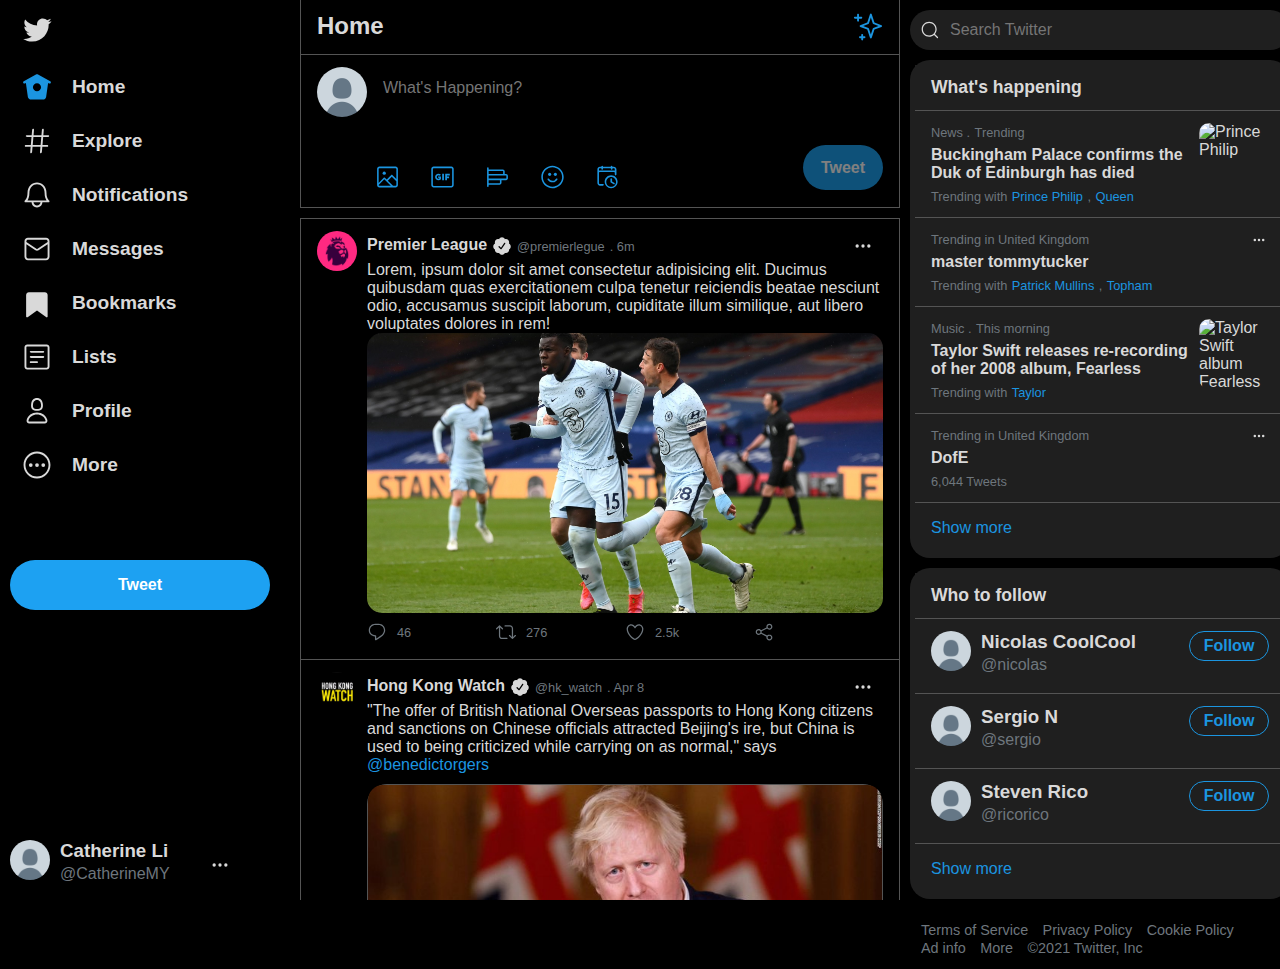
==== commit 9d760280: "fixed centering" ====
--- a/index.html
+++ b/index.html
@@ -1,1061 +1,1637 @@
 <!DOCTYPE html>
 <html lang="en">
-<head>
-    <meta charset="UTF-8">
-    <meta http-equiv="X-UA-Compatible" content="IE=edge">
-    <meta name="viewport" content="width=device-width, initial-scale=1.0">
+  <head>
+    <meta charset="UTF-8" />
+    <meta http-equiv="X-UA-Compatible" content="IE=edge" />
+    <meta name="viewport" content="width=device-width, initial-scale=1.0" />
     <title>Twitter</title>
-    <link rel="stylesheet" href="style.css">
-</head>
-<body>
-  
+    <link rel="stylesheet" href="style.css" />
+  </head>
+  <body>
     <div class="left-menu">
-        
-        <div class="icon">
-            <a href="lightmode.html">
-                <svg class="nav" 
-                fill="#d9d9d9" 
-                viewBox="0 0 24 24" 
-                height="30" 
-                width="30">
-                <g><path d="M23.643 4.937c-.835.37-1.732.62-2.675.733.962-.576 1.7-1.49 2.048-2.578-.9.534-1.897.922-2.958 1.13-.85-.904-2.06-1.47-3.4-1.47-2.572 0-4.658 2.086-4.658 4.66 0 .364.042.718.12 1.06-3.873-.195-7.304-2.05-9.602-4.868-.4.69-.63 1.49-.63 2.342 0 1.616.823 3.043 2.072 3.878-.764-.025-1.482-.234-2.11-.583v.06c0 2.257 1.605 4.14 3.737 4.568-.392.106-.803.162-1.227.162-.3 0-.593-.028-.877-.082.593 1.85 2.313 3.198 4.352 3.234-1.595 1.25-3.604 1.995-5.786 1.995-.376 0-.747-.022-1.112-.065 2.062 1.323 4.51 2.093 7.14 2.093 8.57 0 13.255-7.098 13.255-13.254 0-.2-.005-.402-.014-.602.91-.658 1.7-1.477 2.323-2.41z"></path>
-                </g></svg>
-            </a>
+      <div class="icon">
+        <a href="lightmode.html">
+          <svg
+            class="nav"
+            fill="#d9d9d9"
+            viewBox="0 0 24 24"
+            height="30"
+            width="30"
+          >
+            <g>
+              <path
+                d="M23.643 4.937c-.835.37-1.732.62-2.675.733.962-.576 1.7-1.49 2.048-2.578-.9.534-1.897.922-2.958 1.13-.85-.904-2.06-1.47-3.4-1.47-2.572 0-4.658 2.086-4.658 4.66 0 .364.042.718.12 1.06-3.873-.195-7.304-2.05-9.602-4.868-.4.69-.63 1.49-.63 2.342 0 1.616.823 3.043 2.072 3.878-.764-.025-1.482-.234-2.11-.583v.06c0 2.257 1.605 4.14 3.737 4.568-.392.106-.803.162-1.227.162-.3 0-.593-.028-.877-.082.593 1.85 2.313 3.198 4.352 3.234-1.595 1.25-3.604 1.995-5.786 1.995-.376 0-.747-.022-1.112-.065 2.062 1.323 4.51 2.093 7.14 2.093 8.57 0 13.255-7.098 13.255-13.254 0-.2-.005-.402-.014-.602.91-.658 1.7-1.477 2.323-2.41z"
+              ></path>
+            </g>
+          </svg>
+        </a>
+      </div>
+      <nav>
+        <ul>
+          <li>
+            <svg
+              class="nav active-page"
+              fill="#d9d9d9"
+              viewBox="0 0 24 24"
+              height="30"
+              width="30"
+            >
+              <g>
+                <path
+                  d="M22.58 7.35L12.475 1.897c-.297-.16-.654-.16-.95 0L1.425 7.35c-.486.264-.667.87-.405 1.356.18.335.525.525.88.525.16 0 .324-.038.475-.12l.734-.396 1.59 11.25c.216 1.214 1.31 2.062 2.66 2.062h9.282c1.35 0 2.444-.848 2.662-2.088l1.588-11.225.737.398c.485.263 1.092.082 1.354-.404.263-.486.08-1.093-.404-1.355zM12 15.435c-1.795 0-3.25-1.455-3.25-3.25s1.455-3.25 3.25-3.25 3.25 1.455 3.25 3.25-1.455 3.25-3.25 3.25z"
+                ></path>
+              </g>
+            </svg>
+            <span>Home</span>
+          </li>
+          <li>
+            <svg
+              class="nav"
+              fill="#d9d9d9"
+              viewBox="0 0 24 24"
+              height="30"
+              width="30"
+            >
+              <g>
+                <path
+                  d="M21 7.337h-3.93l.372-4.272c.036-.412-.27-.775-.682-.812-.417-.03-.776.27-.812.683l-.383 4.4h-6.32l.37-4.27c.037-.413-.27-.776-.68-.813-.42-.03-.777.27-.813.683l-.382 4.4H3.782c-.414 0-.75.337-.75.75s.336.75.75.75H7.61l-.55 6.327H3c-.414 0-.75.336-.75.75s.336.75.75.75h3.93l-.372 4.272c-.036.412.27.775.682.812l.066.003c.385 0 .712-.295.746-.686l.383-4.4h6.32l-.37 4.27c-.036.413.27.776.682.813l.066.003c.385 0 .712-.295.746-.686l.382-4.4h3.957c.413 0 .75-.337.75-.75s-.337-.75-.75-.75H16.39l.55-6.327H21c.414 0 .75-.336.75-.75s-.336-.75-.75-.75zm-6.115 7.826h-6.32l.55-6.326h6.32l-.55 6.326z"
+                ></path>
+              </g>
+            </svg>
+            <span>Explore</span>
+          </li>
+          <li>
+            <svg
+              class="nav"
+              fill="#d9d9d9"
+              viewBox="0 0 24 24"
+              height="30"
+              width="30"
+            >
+              <g>
+                <path
+                  d="M21.697 16.468c-.02-.016-2.14-1.64-2.103-6.03.02-2.532-.812-4.782-2.347-6.335C15.872 2.71 14.01 1.94 12.005 1.93h-.013c-2.004.01-3.866.78-5.242 2.174-1.534 1.553-2.368 3.802-2.346 6.334.037 4.33-2.02 5.967-2.102 6.03-.26.193-.366.53-.265.838.102.308.39.515.712.515h4.92c.102 2.31 1.997 4.16 4.33 4.16s4.226-1.85 4.327-4.16h4.922c.322 0 .61-.206.71-.514.103-.307-.003-.645-.263-.838zM12 20.478c-1.505 0-2.73-1.177-2.828-2.658h5.656c-.1 1.48-1.323 2.66-2.828 2.66zM4.38 16.32c.74-1.132 1.548-3.028 1.524-5.896-.018-2.16.644-3.982 1.913-5.267C8.91 4.05 10.397 3.437 12 3.43c1.603.008 3.087.62 4.18 1.728 1.27 1.285 1.933 3.106 1.915 5.267-.024 2.868.785 4.765 1.525 5.896H4.38z"
+                ></path>
+              </g>
+            </svg>
+            <span>Notifications</span>
+          </li>
+          <li>
+            <svg
+              class="nav"
+              fill="#d9d9d9"
+              viewBox="0 0 24 24"
+              height="30"
+              width="30"
+            >
+              <g>
+                <path
+                  d="M19.25 3.018H4.75C3.233 3.018 2 4.252 2 5.77v12.495c0 1.518 1.233 2.753 2.75 2.753h14.5c1.517 0 2.75-1.235 2.75-2.753V5.77c0-1.518-1.233-2.752-2.75-2.752zm-14.5 1.5h14.5c.69 0 1.25.56 1.25 1.25v.714l-8.05 5.367c-.273.18-.626.182-.9-.002L3.5 6.482v-.714c0-.69.56-1.25 1.25-1.25zm14.5 14.998H4.75c-.69 0-1.25-.56-1.25-1.25V8.24l7.24 4.83c.383.256.822.384 1.26.384.44 0 .877-.128 1.26-.383l7.24-4.83v10.022c0 .69-.56 1.25-1.25 1.25z"
+                ></path>
+              </g>
+            </svg>
+            <span>Messages</span>
+          </li>
+          <li>
+            <svg
+              class="nav"
+              fill="#d9d9d9"
+              viewBox="0 0 24 24"
+              height="30"
+              width="30"
+            >
+              <g>
+                <path
+                  d="M19.9 23.5c-.2 0-.3 0-.4-.1L12 17.9l-7.5 5.4c-.2.2-.5.2-.8.1-.2-.1-.4-.4-.4-.7V5.6c0-1.2 1-2.2 2.2-2.2h12.8c1.2 0 2.2 1 2.2 2.2v17.1c0 .3-.2.5-.4.7 0 .1-.1.1-.2.1z"
+                ></path>
+              </g>
+            </svg>
+            <span>Bookmarks</span>
+          </li>
+
+          <li>
+            <svg
+              class="nav"
+              fill="#d9d9d9"
+              viewBox="0 0 24 24"
+              height="30"
+              width="30"
+            >
+              <g>
+                <path
+                  d="M19.75 22H4.25C3.01 22 2 20.99 2 19.75V4.25C2 3.01 3.01 2 4.25 2h15.5C20.99 2 22 3.01 22 4.25v15.5c0 1.24-1.01 2.25-2.25 2.25zM4.25 3.5c-.414 0-.75.337-.75.75v15.5c0 .413.336.75.75.75h15.5c.414 0 .75-.337.75-.75V4.25c0-.413-.336-.75-.75-.75H4.25z"
+                ></path>
+                <path
+                  d="M17 8.64H7c-.414 0-.75-.337-.75-.75s.336-.75.75-.75h10c.414 0 .75.335.75.75s-.336.75-.75.75zm0 4.11H7c-.414 0-.75-.336-.75-.75s.336-.75.75-.75h10c.414 0 .75.336.75.75s-.336.75-.75.75zm-5 4.11H7c-.414 0-.75-.335-.75-.75s.336-.75.75-.75h5c.414 0 .75.337.75.75s-.336.75-.75.75z"
+                ></path>
+              </g>
+            </svg>
+            <span>Lists</span>
+          </li>
+          <li>
+            <svg
+              class="nav"
+              fill="#d9d9d9"
+              viewBox="0 0 24 24"
+              height="30"
+              width="30"
+            >
+              <g>
+                <path
+                  d="M12 11.816c1.355 0 2.872-.15 3.84-1.256.814-.93 1.078-2.368.806-4.392-.38-2.825-2.117-4.512-4.646-4.512S7.734 3.343 7.354 6.17c-.272 2.022-.008 3.46.806 4.39.968 1.107 2.485 1.256 3.84 1.256zM8.84 6.368c.162-1.2.787-3.212 3.16-3.212s2.998 2.013 3.16 3.212c.207 1.55.057 2.627-.45 3.205-.455.52-1.266.743-2.71.743s-2.255-.223-2.71-.743c-.507-.578-.657-1.656-.45-3.205zm11.44 12.868c-.877-3.526-4.282-5.99-8.28-5.99s-7.403 2.464-8.28 5.99c-.172.692-.028 1.4.395 1.94.408.52 1.04.82 1.733.82h12.304c.693 0 1.325-.3 1.733-.82.424-.54.567-1.247.394-1.94zm-1.576 1.016c-.126.16-.316.246-.552.246H5.848c-.235 0-.426-.085-.552-.246-.137-.174-.18-.412-.12-.654.71-2.855 3.517-4.85 6.824-4.85s6.114 1.994 6.824 4.85c.06.242.017.48-.12.654z"
+                ></path>
+              </g>
+            </svg>
+            <span>Profile</span>
+          </li>
+          <li>
+            <svg
+              class="nav"
+              fill="#d9d9d9"
+              viewBox="0 0 24 24"
+              height="30"
+              width="30"
+            >
+              <g>
+                <circle cx="17" cy="12" r="1.5"></circle>
+                <circle cx="12" cy="12" r="1.5"></circle>
+                <circle cx="7" cy="12" r="1.5"></circle>
+                <path
+                  d="M12 22.75C6.072 22.75 1.25 17.928 1.25 12S6.072 1.25 12 1.25 22.75 6.072 22.75 12 17.928 22.75 12 22.75zm0-20C6.9 2.75 2.75 6.9 2.75 12S6.9 21.25 12 21.25s9.25-4.15 9.25-9.25S17.1 2.75 12 2.75z"
+                ></path>
+              </g>
+            </svg>
+            <span>More</span>
+          </li>
+        </ul>
+      </nav>
+      <div class="create-tweet">
+        <a class="big-button" href=".">Tweet</a>
+        <a class="small-button" href=".">
+          <svg
+            class="twitter-icon"
+            fill="#d9d9d9"
+            viewBox="0 0 24 24"
+            height="30"
+            width="30"
+          >
+            <g>
+              <path
+                d="M8.8 7.2H5.6V3.9c0-.4-.3-.8-.8-.8s-.7.4-.7.8v3.3H.8c-.4 0-.8.3-.8.8s.3.8.8.8h3.3v3.3c0 .4.3.8.8.8s.8-.3.8-.8V8.7H9c.4 0 .8-.3.8-.8s-.5-.7-1-.7zm15-4.9v-.1h-.1c-.1 0-9.2 1.2-14.4 11.7-3.8 7.6-3.6 9.9-3.3 9.9.3.1 3.4-6.5 6.7-9.2 5.2-1.1 6.6-3.6 6.6-3.6s-1.5.2-2.1.2c-.8 0-1.4-.2-1.7-.3 1.3-1.2 2.4-1.5 3.5-1.7.9-.2 1.8-.4 3-1.2 2.2-1.6 1.9-5.5 1.8-5.7z"
+              ></path>
+            </g>
+          </svg>
+        </a>
+      </div>
+      <div class="account-tag">
+        <img class="avatar" src="assets/icons/avatar.png" alt="avatar" />
+        <div class="account-name">
+          <h3>Catherine Li</h3>
+          <p>@CatherineMY</p>
+        </div>
+        <svg
+          class="more-icon"
+          fill="#d9d9d9"
+          viewBox="0 0 24 24"
+          height="20"
+          width="20"
+        >
+          <g>
+            <circle cx="5" cy="12" r="2"></circle>
+            <circle cx="12" cy="12" r="2"></circle>
+            <circle cx="19" cy="12" r="2"></circle>
+          </g>
+        </svg>
+      </div>
+    </div>
+
+    <main>
+      <header>
+        <img class="avatar" src="/assets/icons/avatar.png" alt="avatar" />
+        <h1>Home</h1>
+        <div class="icon-container">
+          <svg
+            class="top-tweet"
+            fill="#d9d9d9"
+            viewBox="0 0 24 24"
+            height="30"
+            width="30"
+          >
+            <g>
+              <path
+                d="M22.772 10.506l-5.618-2.192-2.16-6.5c-.102-.307-.39-.514-.712-.514s-.61.207-.712.513l-2.16 6.5-5.62 2.192c-.287.112-.477.39-.477.7s.19.585.478.698l5.62 2.192 2.16 6.5c.102.306.39.513.712.513s.61-.207.712-.513l2.16-6.5 5.62-2.192c.287-.112.477-.39.477-.7s-.19-.585-.478-.697zm-6.49 2.32c-.208.08-.37.25-.44.46l-1.56 4.695-1.56-4.693c-.07-.21-.23-.38-.438-.462l-4.155-1.62 4.154-1.622c.208-.08.37-.25.44-.462l1.56-4.693 1.56 4.694c.07.212.23.382.438.463l4.155 1.62-4.155 1.622zM6.663 3.812h-1.88V2.05c0-.414-.337-.75-.75-.75s-.75.336-.75.75v1.762H1.5c-.414 0-.75.336-.75.75s.336.75.75.75h1.782v1.762c0 .414.336.75.75.75s.75-.336.75-.75V5.312h1.88c.415 0 .75-.336.75-.75s-.335-.75-.75-.75zm2.535 15.622h-1.1v-1.016c0-.414-.335-.75-.75-.75s-.75.336-.75.75v1.016H5.57c-.414 0-.75.336-.75.75s.336.75.75.75H6.6v1.016c0 .414.335.75.75.75s.75-.336.75-.75v-1.016h1.098c.414 0 .75-.336.75-.75s-.336-.75-.75-.75z"
+              ></path>
+            </g>
+          </svg>
+        </div>
+      </header>
+
+      <section class="content">
+        <div class="create-tweet">
+          <img class="avatar" src="assets/icons/avatar.png" alt="avatar" />
+          <form>
+            <textarea
+              class="add-caption"
+              rows="3"
+              placeholder="What's Happening?"
+              required
+            ></textarea>
+            <ul class="tweet-function">
+              <li>
+                <svg
+                  class="function"
+                  fill="#d9d9d9"
+                  viewBox="0 0 24 24"
+                  height="30"
+                  width="30"
+                >
+                  <g>
+                    <path
+                      d="M19.75 2H4.25C3.01 2 2 3.01 2 4.25v15.5C2 20.99 3.01 22 4.25 22h15.5c1.24 0 2.25-1.01 2.25-2.25V4.25C22 3.01 20.99 2 19.75 2zM4.25 3.5h15.5c.413 0 .75.337.75.75v9.676l-3.858-3.858c-.14-.14-.33-.22-.53-.22h-.003c-.2 0-.393.08-.532.224l-4.317 4.384-1.813-1.806c-.14-.14-.33-.22-.53-.22-.193-.03-.395.08-.535.227L3.5 17.642V4.25c0-.413.337-.75.75-.75zm-.744 16.28l5.418-5.534 6.282 6.254H4.25c-.402 0-.727-.322-.744-.72zm16.244.72h-2.42l-5.007-4.987 3.792-3.85 4.385 4.384v3.703c0 .413-.337.75-.75.75z"
+                    ></path>
+                    <circle cx="8.868" cy="8.309" r="1.542"></circle>
+                  </g>
+                </svg>
+              </li>
+              <li>
+                <svg
+                  class="function"
+                  fill="#d9d9d9"
+                  viewBox="0 0 24 24"
+                  height="30"
+                  width="30"
+                >
+                  <g>
+                    <path
+                      d="M19 10.5V8.8h-4.4v6.4h1.7v-2h2v-1.7h-2v-1H19zm-7.3-1.7h1.7v6.4h-1.7V8.8zm-3.6 1.6c.4 0 .9.2 1.2.5l1.2-1C9.9 9.2 9 8.8 8.1 8.8c-1.8 0-3.2 1.4-3.2 3.2s1.4 3.2 3.2 3.2c1 0 1.8-.4 2.4-1.1v-2.5H7.7v1.2h1.2v.6c-.2.1-.5.2-.8.2-.9 0-1.6-.7-1.6-1.6 0-.8.7-1.6 1.6-1.6z"
+                    ></path>
+                    <path
+                      d="M20.5 2.02h-17c-1.24 0-2.25 1.007-2.25 2.247v15.507c0 1.238 1.01 2.246 2.25 2.246h17c1.24 0 2.25-1.008 2.25-2.246V4.267c0-1.24-1.01-2.247-2.25-2.247zm.75 17.754c0 .41-.336.746-.75.746h-17c-.414 0-.75-.336-.75-.746V4.267c0-.412.336-.747.75-.747h17c.414 0 .75.335.75.747v15.507z"
+                    ></path>
+                  </g>
+                </svg>
+              </li>
+              <li>
+                <svg
+                  class="function"
+                  fill="#d9d9d9"
+                  viewBox="0 0 24 24"
+                  height="30"
+                  width="30"
+                >
+                  <g>
+                    <path
+                      d="M20.222 9.16h-1.334c.015-.09.028-.182.028-.277V6.57c0-.98-.797-1.777-1.778-1.777H3.5V3.358c0-.414-.336-.75-.75-.75s-.75.336-.75.75V20.83c0 .415.336.75.75.75s.75-.335.75-.75v-1.434h10.556c.98 0 1.778-.797 1.778-1.777v-2.313c0-.095-.014-.187-.028-.278h4.417c.98 0 1.778-.798 1.778-1.778v-2.31c0-.983-.797-1.78-1.778-1.78zM17.14 6.293c.152 0 .277.124.277.277v2.31c0 .154-.125.28-.278.28H3.5V6.29h13.64zm-2.807 9.014v2.312c0 .153-.125.277-.278.277H3.5v-2.868h10.556c.153 0 .277.126.277.28zM20.5 13.25c0 .153-.125.277-.278.277H3.5V10.66h16.722c.153 0 .278.124.278.277v2.313z"
+                    ></path>
+                  </g>
+                </svg>
+              </li>
+              <li>
+                <svg
+                  class="function"
+                  fill="#d9d9d9"
+                  viewBox="0 0 24 24"
+                  height="30"
+                  width="30"
+                >
+                  <g>
+                    <path
+                      d="M12 22.75C6.072 22.75 1.25 17.928 1.25 12S6.072 1.25 12 1.25 22.75 6.072 22.75 12 17.928 22.75 12 22.75zm0-20C6.9 2.75 2.75 6.9 2.75 12S6.9 21.25 12 21.25s9.25-4.15 9.25-9.25S17.1 2.75 12 2.75z"
+                    ></path>
+                    <path
+                      d="M12 17.115c-1.892 0-3.633-.95-4.656-2.544-.224-.348-.123-.81.226-1.035.348-.226.812-.124 1.036.226.747 1.162 2.016 1.855 3.395 1.855s2.648-.693 3.396-1.854c.224-.35.688-.45 1.036-.225.35.224.45.688.226 1.036-1.025 1.594-2.766 2.545-4.658 2.545z"
+                    ></path>
+                    <circle cx="14.738" cy="9.458" r="1.478"></circle>
+                    <circle cx="9.262" cy="9.458" r="1.478"></circle>
+                  </g>
+                </svg>
+              </li>
+              <li>
+                <svg
+                  class="function"
+                  fill="#d9d9d9"
+                  viewBox="0 0 24 24"
+                  height="30"
+                  width="30"
+                >
+                  <g>
+                    <path d="M-37.9 18c-.1-.1-.1-.1-.1-.2.1 0 .1.1.1.2z"></path>
+                    <path
+                      d="M-37.9 18c-.1-.1-.1-.1-.1-.2.1 0 .1.1.1.2zM18 2.2h-1.3v-.3c0-.4-.3-.8-.8-.8-.4 0-.8.3-.8.8v.3H7.7v-.3c0-.4-.3-.8-.8-.8-.4 0-.8.3-.8.8v.3H4.8c-1.4 0-2.5 1.1-2.5 2.5v13.1c0 1.4 1.1 2.5 2.5 2.5h2.9c.4 0 .8-.3.8-.8 0-.4-.3-.8-.8-.8H4.8c-.6 0-1-.5-1-1V7.9c0-.3.4-.7 1-.7H18c.6 0 1 .4 1 .7v1.8c0 .4.3.8.8.8.4 0 .8-.3.8-.8v-5c-.1-1.4-1.2-2.5-2.6-2.5zm1 3.7c-.3-.1-.7-.2-1-.2H4.8c-.4 0-.7.1-1 .2V4.7c0-.6.5-1 1-1h1.3v.5c0 .4.3.8.8.8.4 0 .8-.3.8-.8v-.5h7.5v.5c0 .4.3.8.8.8.4 0 .8-.3.8-.8v-.5H18c.6 0 1 .5 1 1v1.2z"
+                    ></path>
+                    <path
+                      d="M15.5 10.4c-3.4 0-6.2 2.8-6.2 6.2 0 3.4 2.8 6.2 6.2 6.2 3.4 0 6.2-2.8 6.2-6.2 0-3.4-2.8-6.2-6.2-6.2zm0 11c-2.6 0-4.7-2.1-4.7-4.7s2.1-4.7 4.7-4.7 4.7 2.1 4.7 4.7c0 2.5-2.1 4.7-4.7 4.7z"
+                    ></path>
+                    <path
+                      d="M18.9 18.7c-.1.2-.4.4-.6.4-.1 0-.3 0-.4-.1l-3.1-2v-3c0-.4.3-.8.8-.8.4 0 .8.3.8.8v2.2l2.4 1.5c.2.2.3.6.1 1z"
+                    ></path>
+                  </g>
+                </svg>
+              </li>
+            </ul>
+            <button class="post-tweet" type="submit">Tweet</button>
+          </form>
+        </div>
+
+        <div class="tweet-media-upload">
+          <img
+            class="avatar"
+            src="assets/images/PremierLeague.jpeg"
+            alt="avatar"
+          />
+          <div>
+            <div class="tweet-header">
+              <div class="tweet-account-name">
+                <h2>Premier League</h2>
+
+                <svg
+                  class="verified"
+                  fill="#d9d9d9"
+                  viewBox="0 0 24 24"
+                  height="30"
+                  width="30"
+                >
+                  <g>
+                    <path
+                      d="M22.5 12.5c0-1.58-.875-2.95-2.148-3.6.154-.435.238-.905.238-1.4 0-2.21-1.71-3.998-3.818-3.998-.47 0-.92.084-1.336.25C14.818 2.415 13.51 1.5 12 1.5s-2.816.917-3.437 2.25c-.415-.165-.866-.25-1.336-.25-2.11 0-3.818 1.79-3.818 4 0 .494.083.964.237 1.4-1.272.65-2.147 2.018-2.147 3.6 0 1.495.782 2.798 1.942 3.486-.02.17-.032.34-.032.514 0 2.21 1.708 4 3.818 4 .47 0 .92-.086 1.335-.25.62 1.334 1.926 2.25 3.437 2.25 1.512 0 2.818-.916 3.437-2.25.415.163.865.248 1.336.248 2.11 0 3.818-1.79 3.818-4 0-.174-.012-.344-.033-.513 1.158-.687 1.943-1.99 1.943-3.484zm-6.616-3.334l-4.334 6.5c-.145.217-.382.334-.625.334-.143 0-.288-.04-.416-.126l-.115-.094-2.415-2.415c-.293-.293-.293-.768 0-1.06s.768-.294 1.06 0l1.77 1.767 3.825-5.74c.23-.345.696-.436 1.04-.207.346.23.44.696.21 1.04z"
+                    ></path>
+                  </g>
+                </svg>
+
+                <span>@premierlegue</span>
+                <span>. 6m</span>
+                <section class="hover-account-card">
+                  <div class="account-tag">
+                    <img
+                      src="/assets/images/PremierLeague.jpeg"
+                      alt="Premierleague icon"
+                    />
+                    <h2>Premier League</h2>
+                    <svg
+                      class="verified"
+                      fill="#d9d9d9"
+                      viewBox="0 0 24 24"
+                      height="30"
+                      width="30"
+                    >
+                      <g>
+                        <path
+                          d="M22.5 12.5c0-1.58-.875-2.95-2.148-3.6.154-.435.238-.905.238-1.4 0-2.21-1.71-3.998-3.818-3.998-.47 0-.92.084-1.336.25C14.818 2.415 13.51 1.5 12 1.5s-2.816.917-3.437 2.25c-.415-.165-.866-.25-1.336-.25-2.11 0-3.818 1.79-3.818 4 0 .494.083.964.237 1.4-1.272.65-2.147 2.018-2.147 3.6 0 1.495.782 2.798 1.942 3.486-.02.17-.032.34-.032.514 0 2.21 1.708 4 3.818 4 .47 0 .92-.086 1.335-.25.62 1.334 1.926 2.25 3.437 2.25 1.512 0 2.818-.916 3.437-2.25.415.163.865.248 1.336.248 2.11 0 3.818-1.79 3.818-4 0-.174-.012-.344-.033-.513 1.158-.687 1.943-1.99 1.943-3.484zm-6.616-3.334l-4.334 6.5c-.145.217-.382.334-.625.334-.143 0-.288-.04-.416-.126l-.115-.094-2.415-2.415c-.293-.293-.293-.768 0-1.06s.768-.294 1.06 0l1.77 1.767 3.825-5.74c.23-.345.696-.436 1.04-.207.346.23.44.696.21 1.04z"
+                        ></path>
+                      </g>
+                    </svg>
+
+                    <span>@premierlegue</span>
+                  </div>
+                  <button class="status">
+                    <p class="fol">Following</p>
+                    <p class="unfol">Unfollow</p>
+                  </button>
+                  <div class="account-details">
+                    <p>
+                      Lorem ipsum dolor sit amet praesentium, dolorum recusandae
+                      vitae quis soluta voluptas repellat nulla quasi aliquam
+                      blanditiis voluptatum omnis, laboriosam architecto.
+                    </p>
+                    <strong>734</strong>
+                    <span> Following</span>
+                    <strong>415k</strong>
+                    <span>Followers</span>
+                    <span>Not followed by anyone you're following</span>
+                  </div>
+                </section>
+              </div>
+              <div class="icon-container">
+                <svg
+                  class="more-icon"
+                  fill="#d9d9d9"
+                  viewBox="0 0 24 24"
+                  height="20"
+                  width="20"
+                >
+                  <g>
+                    <circle cx="5" cy="12" r="2"></circle>
+                    <circle cx="12" cy="12" r="2"></circle>
+                    <circle cx="19" cy="12" r="2"></circle>
+                  </g>
+                </svg>
+              </div>
             </div>
-        <nav>
-            <ul>
-                <li>
-                    <svg class="nav active-page" 
-                    fill="#d9d9d9" 
-                    viewBox="0 0 24 24" 
-                    height="30" 
-                    width="30" ><g><path d="M22.58 7.35L12.475 1.897c-.297-.16-.654-.16-.95 0L1.425 7.35c-.486.264-.667.87-.405 1.356.18.335.525.525.88.525.16 0 .324-.038.475-.12l.734-.396 1.59 11.25c.216 1.214 1.31 2.062 2.66 2.062h9.282c1.35 0 2.444-.848 2.662-2.088l1.588-11.225.737.398c.485.263 1.092.082 1.354-.404.263-.486.08-1.093-.404-1.355zM12 15.435c-1.795 0-3.25-1.455-3.25-3.25s1.455-3.25 3.25-3.25 3.25 1.455 3.25 3.25-1.455 3.25-3.25 3.25z"></path></g></svg>
-                    <span>Home</span>
-                </li>
-                <li>
-                    <svg class="nav" 
-                    fill="#d9d9d9" 
-                    viewBox="0 0 24 24" 
-                    height="30" 
-                    width="30" ><g>
-                        <path d="M21 7.337h-3.93l.372-4.272c.036-.412-.27-.775-.682-.812-.417-.03-.776.27-.812.683l-.383 4.4h-6.32l.37-4.27c.037-.413-.27-.776-.68-.813-.42-.03-.777.27-.813.683l-.382 4.4H3.782c-.414 0-.75.337-.75.75s.336.75.75.75H7.61l-.55 6.327H3c-.414 0-.75.336-.75.75s.336.75.75.75h3.93l-.372 4.272c-.036.412.27.775.682.812l.066.003c.385 0 .712-.295.746-.686l.383-4.4h6.32l-.37 4.27c-.036.413.27.776.682.813l.066.003c.385 0 .712-.295.746-.686l.382-4.4h3.957c.413 0 .75-.337.75-.75s-.337-.75-.75-.75H16.39l.55-6.327H21c.414 0 .75-.336.75-.75s-.336-.75-.75-.75zm-6.115 7.826h-6.32l.55-6.326h6.32l-.55 6.326z"></path></g></svg>
-                        <span>Explore</span>
-                </li>
-                <li>
-                    <svg class="nav" 
-                    fill="#d9d9d9" 
-                    viewBox="0 0 24 24" 
-                    height="30" 
-                    width="30" >
+
+            <article>
+              <p>
+                Lorem, ipsum dolor sit amet consectetur adipisicing elit.
+                Ducimus quibusdam quas exercitationem culpa tenetur reiciendis
+                beatae nesciunt odio, accusamus suscipit laborum, cupiditate
+                illum similique, aut libero voluptates dolores in rem!
+              </p>
+              <img
+                src="assets/images/post-image-1.jpeg"
+                alt="HALF-TIME Crystal Palace 0-3 Chelsea"
+              />
+            </article>
+            <ul class="tweet-action-bar">
+              <li>
+                <svg
+                  class="tweet-action"
+                  fill="#d9d9d9"
+                  viewBox="0 0 24 24"
+                  height="30"
+                  width="30"
+                >
+                  <g>
+                    <path
+                      d="M14.046 2.242l-4.148-.01h-.002c-4.374 0-7.8 3.427-7.8 7.802 0 4.098 3.186 7.206 7.465 7.37v3.828c0 .108.044.286.12.403.142.225.384.347.632.347.138 0 .277-.038.402-.118.264-.168 6.473-4.14 8.088-5.506 1.902-1.61 3.04-3.97 3.043-6.312v-.017c-.006-4.367-3.43-7.787-7.8-7.788zm3.787 12.972c-1.134.96-4.862 3.405-6.772 4.643V16.67c0-.414-.335-.75-.75-.75h-.396c-3.66 0-6.318-2.476-6.318-5.886 0-3.534 2.768-6.302 6.3-6.302l4.147.01h.002c3.532 0 6.3 2.766 6.302 6.296-.003 1.91-.942 3.844-2.514 5.176z"
+                    ></path>
+                  </g>
+                </svg>
+                <span>46</span>
+              </li>
+
+              <li>
+                <svg
+                  class="tweet-action"
+                  fill="#d9d9d9"
+                  viewBox="0 0 24 24"
+                  height="30"
+                  width="30"
+                >
+                  <g>
+                    <path
+                      d="M23.77 15.67c-.292-.293-.767-.293-1.06 0l-2.22 2.22V7.65c0-2.068-1.683-3.75-3.75-3.75h-5.85c-.414 0-.75.336-.75.75s.336.75.75.75h5.85c1.24 0 2.25 1.01 2.25 2.25v10.24l-2.22-2.22c-.293-.293-.768-.293-1.06 0s-.294.768 0 1.06l3.5 3.5c.145.147.337.22.53.22s.383-.072.53-.22l3.5-3.5c.294-.292.294-.767 0-1.06zm-10.66 3.28H7.26c-1.24 0-2.25-1.01-2.25-2.25V6.46l2.22 2.22c.148.147.34.22.532.22s.384-.073.53-.22c.293-.293.293-.768 0-1.06l-3.5-3.5c-.293-.294-.768-.294-1.06 0l-3.5 3.5c-.294.292-.294.767 0 1.06s.767.293 1.06 0l2.22-2.22V16.7c0 2.068 1.683 3.75 3.75 3.75h5.85c.414 0 .75-.336.75-.75s-.337-.75-.75-.75z"
+                    ></path>
+                  </g>
+                </svg>
+                <span>276</span>
+              </li>
+
+              <li>
+                <svg
+                  class="tweet-action"
+                  fill="#d9d9d9"
+                  viewBox="0 0 24 24"
+                  height="30"
+                  width="30"
+                >
+                  <g>
+                    <path
+                      d="M12 21.638h-.014C9.403 21.59 1.95 14.856 1.95 8.478c0-3.064 2.525-5.754 5.403-5.754 2.29 0 3.83 1.58 4.646 2.73.814-1.148 2.354-2.73 4.645-2.73 2.88 0 5.404 2.69 5.404 5.755 0 6.376-7.454 13.11-10.037 13.157H12zM7.354 4.225c-2.08 0-3.903 1.988-3.903 4.255 0 5.74 7.034 11.596 8.55 11.658 1.518-.062 8.55-5.917 8.55-11.658 0-2.267-1.823-4.255-3.903-4.255-2.528 0-3.94 2.936-3.952 2.965-.23.562-1.156.562-1.387 0-.014-.03-1.425-2.965-3.954-2.965z"
+                    ></path>
+                  </g>
+                </svg>
+                <span>2.5k</span>
+              </li>
+              <li>
+                <svg
+                  class="tweet-action"
+                  fill="#d9d9d9"
+                  viewBox="0 0 24 24"
+                  height="30"
+                  width="30"
+                >
+                  <g>
+                    <path
+                      d="M18.466 14.928c-1.118 0-2.106.525-2.765 1.328l-6.587-3.358c.066-.27.11-.55.11-.842 0-.287-.042-.562-.106-.83l6.575-3.32c.658.81 1.65 1.34 2.774 1.34 1.978 0 3.586-1.606 3.586-3.58s-1.608-3.58-3.586-3.58-3.586 1.606-3.586 3.58c0 .314.054.614.13.904L8.463 9.876c-.656-.846-1.672-1.4-2.824-1.4-1.98 0-3.588 1.606-3.588 3.58s1.61 3.58 3.587 3.58c1.146 0 2.158-.55 2.815-1.39l6.56 3.343c-.08.294-.135.598-.135.918 0 1.974 1.608 3.58 3.586 3.58s3.586-1.606 3.586-3.58-1.61-3.58-3.586-3.58zm0-11.34c1.15 0 2.086.932 2.086 2.078s-.936 2.08-2.086 2.08-2.086-.934-2.086-2.08.935-2.08 2.086-2.08zM5.64 14.134c-1.15 0-2.088-.933-2.088-2.08s.937-2.08 2.087-2.08 2.085.935 2.085 2.08-.936 2.08-2.086 2.08zm12.826 6.452c-1.15 0-2.086-.933-2.086-2.08s.936-2.08 2.086-2.08 2.086.935 2.086 2.08-.936 2.08-2.086 2.08z"
+                    ></path>
+                  </g>
+                </svg>
+              </li>
+            </ul>
+          </div>
+        </div>
+
+        <div class="tweet-external-link">
+          <img class="avatar" src="assets/images/hkwatch.jpeg" alt="avatar" />
+          <div>
+            <div class="tweet-header">
+              <div class="tweet-account-name">
+                <h2>Hong Kong Watch</h2>
+                <svg
+                  class="verified"
+                  fill="#d9d9d9"
+                  viewBox="0 0 24 24"
+                  height="30"
+                  width="30"
+                >
+                  <g>
+                    <path
+                      d="M22.5 12.5c0-1.58-.875-2.95-2.148-3.6.154-.435.238-.905.238-1.4 0-2.21-1.71-3.998-3.818-3.998-.47 0-.92.084-1.336.25C14.818 2.415 13.51 1.5 12 1.5s-2.816.917-3.437 2.25c-.415-.165-.866-.25-1.336-.25-2.11 0-3.818 1.79-3.818 4 0 .494.083.964.237 1.4-1.272.65-2.147 2.018-2.147 3.6 0 1.495.782 2.798 1.942 3.486-.02.17-.032.34-.032.514 0 2.21 1.708 4 3.818 4 .47 0 .92-.086 1.335-.25.62 1.334 1.926 2.25 3.437 2.25 1.512 0 2.818-.916 3.437-2.25.415.163.865.248 1.336.248 2.11 0 3.818-1.79 3.818-4 0-.174-.012-.344-.033-.513 1.158-.687 1.943-1.99 1.943-3.484zm-6.616-3.334l-4.334 6.5c-.145.217-.382.334-.625.334-.143 0-.288-.04-.416-.126l-.115-.094-2.415-2.415c-.293-.293-.293-.768 0-1.06s.768-.294 1.06 0l1.77 1.767 3.825-5.74c.23-.345.696-.436 1.04-.207.346.23.44.696.21 1.04z"
+                    ></path>
+                  </g>
+                </svg>
+                <span>@hk_watch</span>
+                <span>. Apr 8</span>
+                <section class="hover-account-card">
+                  <div class="account-tag">
+                    <img
+                      src="/assets/images/hkwatch.jpeg"
+                      alt="Premierleague icon"
+                    />
+                    <h2>Hong Kong Watch</h2>
+                    <svg
+                      class="verified"
+                      fill="#d9d9d9"
+                      viewBox="0 0 24 24"
+                      height="30"
+                      width="30"
+                    >
+                      <g>
+                        <path
+                          d="M22.5 12.5c0-1.58-.875-2.95-2.148-3.6.154-.435.238-.905.238-1.4 0-2.21-1.71-3.998-3.818-3.998-.47 0-.92.084-1.336.25C14.818 2.415 13.51 1.5 12 1.5s-2.816.917-3.437 2.25c-.415-.165-.866-.25-1.336-.25-2.11 0-3.818 1.79-3.818 4 0 .494.083.964.237 1.4-1.272.65-2.147 2.018-2.147 3.6 0 1.495.782 2.798 1.942 3.486-.02.17-.032.34-.032.514 0 2.21 1.708 4 3.818 4 .47 0 .92-.086 1.335-.25.62 1.334 1.926 2.25 3.437 2.25 1.512 0 2.818-.916 3.437-2.25.415.163.865.248 1.336.248 2.11 0 3.818-1.79 3.818-4 0-.174-.012-.344-.033-.513 1.158-.687 1.943-1.99 1.943-3.484zm-6.616-3.334l-4.334 6.5c-.145.217-.382.334-.625.334-.143 0-.288-.04-.416-.126l-.115-.094-2.415-2.415c-.293-.293-.293-.768 0-1.06s.768-.294 1.06 0l1.77 1.767 3.825-5.74c.23-.345.696-.436 1.04-.207.346.23.44.696.21 1.04z"
+                        ></path>
+                      </g>
+                    </svg>
+
+                    <span>@hkwatch</span>
+                  </div>
+                  <button class="status">
+                    <p class="fol">Following</p>
+                    <p class="unfol">Unfollow</p>
+                  </button>
+                  <div class="account-details">
+                    <p>
+                      Lorem ipsum dolor sit amet praesentium, dolorum recusandae
+                      vitae quis soluta voluptas repellat nulla quasi aliquam
+                      blanditiis voluptatum omnis, laboriosam architecto.
+                    </p>
+                    <strong>734</strong>
+                    <span> Following</span>
+                    <strong>415k</strong>
+                    <span>Followers</span>
+                    <span>Not followed by anyone you're following</span>
+                  </div>
+                </section>
+              </div>
+              <div class="icon-container">
+                <svg
+                  class="more-icon"
+                  fill="#d9d9d9"
+                  viewBox="0 0 24 24"
+                  height="20"
+                  width="20"
+                >
+                  <g>
+                    <circle cx="5" cy="12" r="2"></circle>
+                    <circle cx="12" cy="12" r="2"></circle>
+                    <circle cx="19" cy="12" r="2"></circle>
+                  </g>
+                </svg>
+              </div>
+            </div>
+            <article>
+              <p>
+                "The offer of British National Overseas passports to Hong Kong
+                citizens and sanctions on Chinese officials attracted Beijing's
+                ire, but China is used to being criticized while carrying on as
+                normal," says <a href=".">@benedictorgers</a>
+              </p>
+              <a class="link-card" href="https://amp.cnn.com" target="_blank">
+                <img
+                  src="assets/images/post-image-3.jpeg"
+                  alt="HALF-TIME Crystal Palace 0-3 Chelsea"
+                />
+                <div class="link-meta-content">
+                  <h2>
+                    Boris Johnson desperately needs a more coherent Chin stategy
+                  </h2>
+                  <p>
+                    Lorem ipsum dolor sit amet consectetur adipisicing elit.
+                    Esse magni maxime rerum hic
+                  </p>
+                  <svg
+                    class="link-icon"
+                    fill="#d9d9d9"
+                    viewBox="0 0 24 24"
+                    height="20"
+                    width="20"
+                  >
                     <g>
-                        <path d="M21.697 16.468c-.02-.016-2.14-1.64-2.103-6.03.02-2.532-.812-4.782-2.347-6.335C15.872 2.71 14.01 1.94 12.005 1.93h-.013c-2.004.01-3.866.78-5.242 2.174-1.534 1.553-2.368 3.802-2.346 6.334.037 4.33-2.02 5.967-2.102 6.03-.26.193-.366.53-.265.838.102.308.39.515.712.515h4.92c.102 2.31 1.997 4.16 4.33 4.16s4.226-1.85 4.327-4.16h4.922c.322 0 .61-.206.71-.514.103-.307-.003-.645-.263-.838zM12 20.478c-1.505 0-2.73-1.177-2.828-2.658h5.656c-.1 1.48-1.323 2.66-2.828 2.66zM4.38 16.32c.74-1.132 1.548-3.028 1.524-5.896-.018-2.16.644-3.982 1.913-5.267C8.91 4.05 10.397 3.437 12 3.43c1.603.008 3.087.62 4.18 1.728 1.27 1.285 1.933 3.106 1.915 5.267-.024 2.868.785 4.765 1.525 5.896H4.38z"></path>
-                    </g></svg>
-                    <span>Notifications</span>
-                </li>
-                <li>
-                    <svg class="nav" 
-                    fill="#d9d9d9" 
-                    viewBox="0 0 24 24" 
-                    height="30" 
-                    width="30" >
+                      <path
+                        d="M11.96 14.945c-.067 0-.136-.01-.203-.027-1.13-.318-2.097-.986-2.795-1.932-.832-1.125-1.176-2.508-.968-3.893s.942-2.605 2.068-3.438l3.53-2.608c2.322-1.716 5.61-1.224 7.33 1.1.83 1.127 1.175 2.51.967 3.895s-.943 2.605-2.07 3.438l-1.48 1.094c-.333.246-.804.175-1.05-.158-.246-.334-.176-.804.158-1.05l1.48-1.095c.803-.592 1.327-1.463 1.476-2.45.148-.988-.098-1.975-.69-2.778-1.225-1.656-3.572-2.01-5.23-.784l-3.53 2.608c-.802.593-1.326 1.464-1.475 2.45-.15.99.097 1.975.69 2.778.498.675 1.187 1.15 1.992 1.377.4.114.633.528.52.928-.092.33-.394.547-.722.547z"
+                      ></path>
+                      <path
+                        d="M7.27 22.054c-1.61 0-3.197-.735-4.225-2.125-.832-1.127-1.176-2.51-.968-3.894s.943-2.605 2.07-3.438l1.478-1.094c.334-.245.805-.175 1.05.158s.177.804-.157 1.05l-1.48 1.095c-.803.593-1.326 1.464-1.475 2.45-.148.99.097 1.975.69 2.778 1.225 1.657 3.57 2.01 5.23.785l3.528-2.608c1.658-1.225 2.01-3.57.785-5.23-.498-.674-1.187-1.15-1.992-1.376-.4-.113-.633-.527-.52-.927.112-.4.528-.63.926-.522 1.13.318 2.096.986 2.794 1.932 1.717 2.324 1.224 5.612-1.1 7.33l-3.53 2.608c-.933.693-2.023 1.026-3.105 1.026z"
+                      ></path>
+                    </g>
+                  </svg>
+                  <p>amp.cnn.com</p>
+                </div>
+              </a>
+            </article>
+            <ul class="tweet-action-bar">
+              <li>
+                <svg
+                  class="tweet-action"
+                  fill="#d9d9d9"
+                  viewBox="0 0 24 24"
+                  height="30"
+                  width="30"
+                >
+                  <g>
+                    <path
+                      d="M14.046 2.242l-4.148-.01h-.002c-4.374 0-7.8 3.427-7.8 7.802 0 4.098 3.186 7.206 7.465 7.37v3.828c0 .108.044.286.12.403.142.225.384.347.632.347.138 0 .277-.038.402-.118.264-.168 6.473-4.14 8.088-5.506 1.902-1.61 3.04-3.97 3.043-6.312v-.017c-.006-4.367-3.43-7.787-7.8-7.788zm3.787 12.972c-1.134.96-4.862 3.405-6.772 4.643V16.67c0-.414-.335-.75-.75-.75h-.396c-3.66 0-6.318-2.476-6.318-5.886 0-3.534 2.768-6.302 6.3-6.302l4.147.01h.002c3.532 0 6.3 2.766 6.302 6.296-.003 1.91-.942 3.844-2.514 5.176z"
+                    ></path>
+                  </g>
+                </svg>
+                <span>46</span>
+              </li>
+
+              <li>
+                <svg
+                  class="tweet-action"
+                  fill="#d9d9d9"
+                  viewBox="0 0 24 24"
+                  height="30"
+                  width="30"
+                >
+                  <g>
+                    <path
+                      d="M23.77 15.67c-.292-.293-.767-.293-1.06 0l-2.22 2.22V7.65c0-2.068-1.683-3.75-3.75-3.75h-5.85c-.414 0-.75.336-.75.75s.336.75.75.75h5.85c1.24 0 2.25 1.01 2.25 2.25v10.24l-2.22-2.22c-.293-.293-.768-.293-1.06 0s-.294.768 0 1.06l3.5 3.5c.145.147.337.22.53.22s.383-.072.53-.22l3.5-3.5c.294-.292.294-.767 0-1.06zm-10.66 3.28H7.26c-1.24 0-2.25-1.01-2.25-2.25V6.46l2.22 2.22c.148.147.34.22.532.22s.384-.073.53-.22c.293-.293.293-.768 0-1.06l-3.5-3.5c-.293-.294-.768-.294-1.06 0l-3.5 3.5c-.294.292-.294.767 0 1.06s.767.293 1.06 0l2.22-2.22V16.7c0 2.068 1.683 3.75 3.75 3.75h5.85c.414 0 .75-.336.75-.75s-.337-.75-.75-.75z"
+                    ></path>
+                  </g>
+                </svg>
+                <span>276</span>
+              </li>
+
+              <li>
+                <svg
+                  class="tweet-action"
+                  fill="#d9d9d9"
+                  viewBox="0 0 24 24"
+                  height="30"
+                  width="30"
+                >
+                  <g>
+                    <path
+                      d="M12 21.638h-.014C9.403 21.59 1.95 14.856 1.95 8.478c0-3.064 2.525-5.754 5.403-5.754 2.29 0 3.83 1.58 4.646 2.73.814-1.148 2.354-2.73 4.645-2.73 2.88 0 5.404 2.69 5.404 5.755 0 6.376-7.454 13.11-10.037 13.157H12zM7.354 4.225c-2.08 0-3.903 1.988-3.903 4.255 0 5.74 7.034 11.596 8.55 11.658 1.518-.062 8.55-5.917 8.55-11.658 0-2.267-1.823-4.255-3.903-4.255-2.528 0-3.94 2.936-3.952 2.965-.23.562-1.156.562-1.387 0-.014-.03-1.425-2.965-3.954-2.965z"
+                    ></path>
+                  </g>
+                </svg>
+                <span>2.5k</span>
+              </li>
+              <li>
+                <svg
+                  class="tweet-action"
+                  fill="#d9d9d9"
+                  viewBox="0 0 24 24"
+                  height="30"
+                  width="30"
+                >
+                  <g>
+                    <path
+                      d="M18.466 14.928c-1.118 0-2.106.525-2.765 1.328l-6.587-3.358c.066-.27.11-.55.11-.842 0-.287-.042-.562-.106-.83l6.575-3.32c.658.81 1.65 1.34 2.774 1.34 1.978 0 3.586-1.606 3.586-3.58s-1.608-3.58-3.586-3.58-3.586 1.606-3.586 3.58c0 .314.054.614.13.904L8.463 9.876c-.656-.846-1.672-1.4-2.824-1.4-1.98 0-3.588 1.606-3.588 3.58s1.61 3.58 3.587 3.58c1.146 0 2.158-.55 2.815-1.39l6.56 3.343c-.08.294-.135.598-.135.918 0 1.974 1.608 3.58 3.586 3.58s3.586-1.606 3.586-3.58-1.61-3.58-3.586-3.58zm0-11.34c1.15 0 2.086.932 2.086 2.078s-.936 2.08-2.086 2.08-2.086-.934-2.086-2.08.935-2.08 2.086-2.08zM5.64 14.134c-1.15 0-2.088-.933-2.088-2.08s.937-2.08 2.087-2.08 2.085.935 2.085 2.08-.936 2.08-2.086 2.08zm12.826 6.452c-1.15 0-2.086-.933-2.086-2.08s.936-2.08 2.086-2.08 2.086.935 2.086 2.08-.936 2.08-2.086 2.08z"
+                    ></path>
+                  </g>
+                </svg>
+              </li>
+            </ul>
+          </div>
+        </div>
+
+        <div class="tweet-retweet">
+          <img class="avatar" src="assets/icons/avatar.png" alt="avatar" />
+          <div>
+            <div class="tweet-header">
+              <div class="tweet-account-name">
+                <h2>max homa</h2>
+                <svg
+                  class="verified"
+                  fill="#d9d9d9"
+                  viewBox="0 0 24 24"
+                  height="30"
+                  width="30"
+                >
+                  <g>
+                    <path
+                      d="M22.5 12.5c0-1.58-.875-2.95-2.148-3.6.154-.435.238-.905.238-1.4 0-2.21-1.71-3.998-3.818-3.998-.47 0-.92.084-1.336.25C14.818 2.415 13.51 1.5 12 1.5s-2.816.917-3.437 2.25c-.415-.165-.866-.25-1.336-.25-2.11 0-3.818 1.79-3.818 4 0 .494.083.964.237 1.4-1.272.65-2.147 2.018-2.147 3.6 0 1.495.782 2.798 1.942 3.486-.02.17-.032.34-.032.514 0 2.21 1.708 4 3.818 4 .47 0 .92-.086 1.335-.25.62 1.334 1.926 2.25 3.437 2.25 1.512 0 2.818-.916 3.437-2.25.415.163.865.248 1.336.248 2.11 0 3.818-1.79 3.818-4 0-.174-.012-.344-.033-.513 1.158-.687 1.943-1.99 1.943-3.484zm-6.616-3.334l-4.334 6.5c-.145.217-.382.334-.625.334-.143 0-.288-.04-.416-.126l-.115-.094-2.415-2.415c-.293-.293-.293-.768 0-1.06s.768-.294 1.06 0l1.77 1.767 3.825-5.74c.23-.345.696-.436 1.04-.207.346.23.44.696.21 1.04z"
+                    ></path>
+                  </g>
+                </svg>
+                <span>@maxhoma23</span>
+                <span>.30m</span>
+              </div>
+              <div class="icon-container">
+                <svg
+                  class="more-icon"
+                  fill="#d9d9d9"
+                  viewBox="0 0 24 24"
+                  height="20"
+                  width="20"
+                >
+                  <g>
+                    <circle cx="5" cy="12" r="2"></circle>
+                    <circle cx="12" cy="12" r="2"></circle>
+                    <circle cx="19" cy="12" r="2"></circle>
+                  </g>
+                </svg>
+              </div>
+            </div>
+            <article>
+              <p>
+                Lorem, ipsum dolor sit amet consectetur adipisicing elit.
+                Ducimus quibusdam quas exercitationem culpa tenetur reiciendis
+                beatae nesciunt odio, accusamus suscipit laborum, cupiditate
+                illum similique, aut libero voluptates dolores in rem!
+              </p>
+              <div class="retweet-card">
+                <div class="tweet-header">
+                  <img
+                    class="avatar"
+                    src="assets/icons/avatar.png"
+                    alt="avatar"
+                  />
+                  <div class="tweet-account-name">
+                    <h2>Golf Digest</h2>
+                    <svg
+                      class="verified"
+                      fill="#d9d9d9"
+                      viewBox="0 0 24 24"
+                      height="30"
+                      width="30"
+                    >
+                      <g>
+                        <path
+                          d="M22.5 12.5c0-1.58-.875-2.95-2.148-3.6.154-.435.238-.905.238-1.4 0-2.21-1.71-3.998-3.818-3.998-.47 0-.92.084-1.336.25C14.818 2.415 13.51 1.5 12 1.5s-2.816.917-3.437 2.25c-.415-.165-.866-.25-1.336-.25-2.11 0-3.818 1.79-3.818 4 0 .494.083.964.237 1.4-1.272.65-2.147 2.018-2.147 3.6 0 1.495.782 2.798 1.942 3.486-.02.17-.032.34-.032.514 0 2.21 1.708 4 3.818 4 .47 0 .92-.086 1.335-.25.62 1.334 1.926 2.25 3.437 2.25 1.512 0 2.818-.916 3.437-2.25.415.163.865.248 1.336.248 2.11 0 3.818-1.79 3.818-4 0-.174-.012-.344-.033-.513 1.158-.687 1.943-1.99 1.943-3.484zm-6.616-3.334l-4.334 6.5c-.145.217-.382.334-.625.334-.143 0-.288-.04-.416-.126l-.115-.094-2.415-2.415c-.293-.293-.293-.768 0-1.06s.768-.294 1.06 0l1.77 1.767 3.825-5.74c.23-.345.696-.436 1.04-.207.346.23.44.696.21 1.04z"
+                        ></path>
+                      </g>
+                    </svg>
+                    <span>GolfDigest</span>
+                    <span>. 1hour</span>
+                  </div>
+                </div>
+                <article>
+                  <p>
+                    Lorem, ipsum dolor sit amet consectetur adipisicing elit.
+                    Ducimus quibusdam quas exercitationem culpa tenetur
+                    reiciendis beatae nesciunt odio, accusamus suscipit laborum,
+                    cupiditate illum similique, aut libero voluptates dolores in
+                    rem!
+                  </p>
+                  <img
+                    src="assets/images/post-image-2.jpeg"
+                    alt="HALF-TIME Crystal Palace 0-3 Chelsea"
+                  />
+                </article>
+              </div>
+            </article>
+            <ul class="tweet-action-bar">
+              <li>
+                <svg
+                  class="tweet-action"
+                  fill="#d9d9d9"
+                  viewBox="0 0 24 24"
+                  height="30"
+                  width="30"
+                >
+                  <g>
+                    <path
+                      d="M14.046 2.242l-4.148-.01h-.002c-4.374 0-7.8 3.427-7.8 7.802 0 4.098 3.186 7.206 7.465 7.37v3.828c0 .108.044.286.12.403.142.225.384.347.632.347.138 0 .277-.038.402-.118.264-.168 6.473-4.14 8.088-5.506 1.902-1.61 3.04-3.97 3.043-6.312v-.017c-.006-4.367-3.43-7.787-7.8-7.788zm3.787 12.972c-1.134.96-4.862 3.405-6.772 4.643V16.67c0-.414-.335-.75-.75-.75h-.396c-3.66 0-6.318-2.476-6.318-5.886 0-3.534 2.768-6.302 6.3-6.302l4.147.01h.002c3.532 0 6.3 2.766 6.302 6.296-.003 1.91-.942 3.844-2.514 5.176z"
+                    ></path>
+                  </g>
+                </svg>
+                <span>46</span>
+              </li>
+
+              <li>
+                <svg
+                  class="tweet-action"
+                  fill="#d9d9d9"
+                  viewBox="0 0 24 24"
+                  height="30"
+                  width="30"
+                >
+                  <g>
+                    <path
+                      d="M23.77 15.67c-.292-.293-.767-.293-1.06 0l-2.22 2.22V7.65c0-2.068-1.683-3.75-3.75-3.75h-5.85c-.414 0-.75.336-.75.75s.336.75.75.75h5.85c1.24 0 2.25 1.01 2.25 2.25v10.24l-2.22-2.22c-.293-.293-.768-.293-1.06 0s-.294.768 0 1.06l3.5 3.5c.145.147.337.22.53.22s.383-.072.53-.22l3.5-3.5c.294-.292.294-.767 0-1.06zm-10.66 3.28H7.26c-1.24 0-2.25-1.01-2.25-2.25V6.46l2.22 2.22c.148.147.34.22.532.22s.384-.073.53-.22c.293-.293.293-.768 0-1.06l-3.5-3.5c-.293-.294-.768-.294-1.06 0l-3.5 3.5c-.294.292-.294.767 0 1.06s.767.293 1.06 0l2.22-2.22V16.7c0 2.068 1.683 3.75 3.75 3.75h5.85c.414 0 .75-.336.75-.75s-.337-.75-.75-.75z"
+                    ></path>
+                  </g>
+                </svg>
+                <span>276</span>
+              </li>
+
+              <li>
+                <svg
+                  class="tweet-action"
+                  fill="#d9d9d9"
+                  viewBox="0 0 24 24"
+                  height="30"
+                  width="30"
+                >
+                  <g>
+                    <path
+                      d="M12 21.638h-.014C9.403 21.59 1.95 14.856 1.95 8.478c0-3.064 2.525-5.754 5.403-5.754 2.29 0 3.83 1.58 4.646 2.73.814-1.148 2.354-2.73 4.645-2.73 2.88 0 5.404 2.69 5.404 5.755 0 6.376-7.454 13.11-10.037 13.157H12zM7.354 4.225c-2.08 0-3.903 1.988-3.903 4.255 0 5.74 7.034 11.596 8.55 11.658 1.518-.062 8.55-5.917 8.55-11.658 0-2.267-1.823-4.255-3.903-4.255-2.528 0-3.94 2.936-3.952 2.965-.23.562-1.156.562-1.387 0-.014-.03-1.425-2.965-3.954-2.965z"
+                    ></path>
+                  </g>
+                </svg>
+                <span>2.5k</span>
+              </li>
+              <li>
+                <svg
+                  class="tweet-action"
+                  fill="#d9d9d9"
+                  viewBox="0 0 24 24"
+                  height="30"
+                  width="30"
+                >
+                  <g>
+                    <path
+                      d="M18.466 14.928c-1.118 0-2.106.525-2.765 1.328l-6.587-3.358c.066-.27.11-.55.11-.842 0-.287-.042-.562-.106-.83l6.575-3.32c.658.81 1.65 1.34 2.774 1.34 1.978 0 3.586-1.606 3.586-3.58s-1.608-3.58-3.586-3.58-3.586 1.606-3.586 3.58c0 .314.054.614.13.904L8.463 9.876c-.656-.846-1.672-1.4-2.824-1.4-1.98 0-3.588 1.606-3.588 3.58s1.61 3.58 3.587 3.58c1.146 0 2.158-.55 2.815-1.39l6.56 3.343c-.08.294-.135.598-.135.918 0 1.974 1.608 3.58 3.586 3.58s3.586-1.606 3.586-3.58-1.61-3.58-3.586-3.58zm0-11.34c1.15 0 2.086.932 2.086 2.078s-.936 2.08-2.086 2.08-2.086-.934-2.086-2.08.935-2.08 2.086-2.08zM5.64 14.134c-1.15 0-2.088-.933-2.088-2.08s.937-2.08 2.087-2.08 2.085.935 2.085 2.08-.936 2.08-2.086 2.08zm12.826 6.452c-1.15 0-2.086-.933-2.086-2.08s.936-2.08 2.086-2.08 2.086.935 2.086 2.08-.936 2.08-2.086 2.08z"
+                    ></path>
+                  </g>
+                </svg>
+              </li>
+            </ul>
+          </div>
+        </div>
+
+        <div class="tweet-media-upload">
+          <img class="avatar" src="assets/icons/avatar.png" alt="avatar" />
+          <div>
+            <div class="tweet-header">
+              <div class="tweet-account-name">
+                <h2>Premier League</h2>
+                <svg
+                  class="verified"
+                  fill="#d9d9d9"
+                  viewBox="0 0 24 24"
+                  height="30"
+                  width="30"
+                >
+                  <g>
+                    <path
+                      d="M22.5 12.5c0-1.58-.875-2.95-2.148-3.6.154-.435.238-.905.238-1.4 0-2.21-1.71-3.998-3.818-3.998-.47 0-.92.084-1.336.25C14.818 2.415 13.51 1.5 12 1.5s-2.816.917-3.437 2.25c-.415-.165-.866-.25-1.336-.25-2.11 0-3.818 1.79-3.818 4 0 .494.083.964.237 1.4-1.272.65-2.147 2.018-2.147 3.6 0 1.495.782 2.798 1.942 3.486-.02.17-.032.34-.032.514 0 2.21 1.708 4 3.818 4 .47 0 .92-.086 1.335-.25.62 1.334 1.926 2.25 3.437 2.25 1.512 0 2.818-.916 3.437-2.25.415.163.865.248 1.336.248 2.11 0 3.818-1.79 3.818-4 0-.174-.012-.344-.033-.513 1.158-.687 1.943-1.99 1.943-3.484zm-6.616-3.334l-4.334 6.5c-.145.217-.382.334-.625.334-.143 0-.288-.04-.416-.126l-.115-.094-2.415-2.415c-.293-.293-.293-.768 0-1.06s.768-.294 1.06 0l1.77 1.767 3.825-5.74c.23-.345.696-.436 1.04-.207.346.23.44.696.21 1.04z"
+                    ></path>
+                  </g>
+                </svg>
+                <span>@premierlegue</span>
+                <span>. 6m</span>
+              </div>
+              <div class="icon-container">
+                <svg
+                  class="more-icon"
+                  fill="#d9d9d9"
+                  viewBox="0 0 24 24"
+                  height="20"
+                  width="20"
+                >
+                  <g>
+                    <circle cx="5" cy="12" r="2"></circle>
+                    <circle cx="12" cy="12" r="2"></circle>
+                    <circle cx="19" cy="12" r="2"></circle>
+                  </g>
+                </svg>
+              </div>
+            </div>
+            <article>
+              <p>
+                Lorem, ipsum dolor sit amet consectetur adipisicing elit.
+                Ducimus quibusdam quas exercitationem culpa tenetur reiciendis
+                beatae nesciunt odio, accusamus suscipit laborum, cupiditate
+                illum similique, aut libero voluptates dolores in rem!
+              </p>
+              <img
+                src="assets/images/post-image-1.jpeg"
+                alt="HALF-TIME Crystal Palace 0-3 Chelsea"
+              />
+            </article>
+            <ul class="tweet-action-bar">
+              <li>
+                <svg
+                  class="tweet-action"
+                  fill="#d9d9d9"
+                  viewBox="0 0 24 24"
+                  height="30"
+                  width="30"
+                >
+                  <g>
+                    <path
+                      d="M14.046 2.242l-4.148-.01h-.002c-4.374 0-7.8 3.427-7.8 7.802 0 4.098 3.186 7.206 7.465 7.37v3.828c0 .108.044.286.12.403.142.225.384.347.632.347.138 0 .277-.038.402-.118.264-.168 6.473-4.14 8.088-5.506 1.902-1.61 3.04-3.97 3.043-6.312v-.017c-.006-4.367-3.43-7.787-7.8-7.788zm3.787 12.972c-1.134.96-4.862 3.405-6.772 4.643V16.67c0-.414-.335-.75-.75-.75h-.396c-3.66 0-6.318-2.476-6.318-5.886 0-3.534 2.768-6.302 6.3-6.302l4.147.01h.002c3.532 0 6.3 2.766 6.302 6.296-.003 1.91-.942 3.844-2.514 5.176z"
+                    ></path>
+                  </g>
+                </svg>
+                <span>46</span>
+              </li>
+
+              <li>
+                <svg
+                  class="tweet-action"
+                  fill="#d9d9d9"
+                  viewBox="0 0 24 24"
+                  height="30"
+                  width="30"
+                >
+                  <g>
+                    <path
+                      d="M23.77 15.67c-.292-.293-.767-.293-1.06 0l-2.22 2.22V7.65c0-2.068-1.683-3.75-3.75-3.75h-5.85c-.414 0-.75.336-.75.75s.336.75.75.75h5.85c1.24 0 2.25 1.01 2.25 2.25v10.24l-2.22-2.22c-.293-.293-.768-.293-1.06 0s-.294.768 0 1.06l3.5 3.5c.145.147.337.22.53.22s.383-.072.53-.22l3.5-3.5c.294-.292.294-.767 0-1.06zm-10.66 3.28H7.26c-1.24 0-2.25-1.01-2.25-2.25V6.46l2.22 2.22c.148.147.34.22.532.22s.384-.073.53-.22c.293-.293.293-.768 0-1.06l-3.5-3.5c-.293-.294-.768-.294-1.06 0l-3.5 3.5c-.294.292-.294.767 0 1.06s.767.293 1.06 0l2.22-2.22V16.7c0 2.068 1.683 3.75 3.75 3.75h5.85c.414 0 .75-.336.75-.75s-.337-.75-.75-.75z"
+                    ></path>
+                  </g>
+                </svg>
+                <span>276</span>
+              </li>
+
+              <li>
+                <svg
+                  class="tweet-action"
+                  fill="#d9d9d9"
+                  viewBox="0 0 24 24"
+                  height="30"
+                  width="30"
+                >
+                  <g>
+                    <path
+                      d="M12 21.638h-.014C9.403 21.59 1.95 14.856 1.95 8.478c0-3.064 2.525-5.754 5.403-5.754 2.29 0 3.83 1.58 4.646 2.73.814-1.148 2.354-2.73 4.645-2.73 2.88 0 5.404 2.69 5.404 5.755 0 6.376-7.454 13.11-10.037 13.157H12zM7.354 4.225c-2.08 0-3.903 1.988-3.903 4.255 0 5.74 7.034 11.596 8.55 11.658 1.518-.062 8.55-5.917 8.55-11.658 0-2.267-1.823-4.255-3.903-4.255-2.528 0-3.94 2.936-3.952 2.965-.23.562-1.156.562-1.387 0-.014-.03-1.425-2.965-3.954-2.965z"
+                    ></path>
+                  </g>
+                </svg>
+                <span>2.5k</span>
+              </li>
+              <li>
+                <svg
+                  class="tweet-action"
+                  fill="#d9d9d9"
+                  viewBox="0 0 24 24"
+                  height="30"
+                  width="30"
+                >
+                  <g>
+                    <path
+                      d="M18.466 14.928c-1.118 0-2.106.525-2.765 1.328l-6.587-3.358c.066-.27.11-.55.11-.842 0-.287-.042-.562-.106-.83l6.575-3.32c.658.81 1.65 1.34 2.774 1.34 1.978 0 3.586-1.606 3.586-3.58s-1.608-3.58-3.586-3.58-3.586 1.606-3.586 3.58c0 .314.054.614.13.904L8.463 9.876c-.656-.846-1.672-1.4-2.824-1.4-1.98 0-3.588 1.606-3.588 3.58s1.61 3.58 3.587 3.58c1.146 0 2.158-.55 2.815-1.39l6.56 3.343c-.08.294-.135.598-.135.918 0 1.974 1.608 3.58 3.586 3.58s3.586-1.606 3.586-3.58-1.61-3.58-3.586-3.58zm0-11.34c1.15 0 2.086.932 2.086 2.078s-.936 2.08-2.086 2.08-2.086-.934-2.086-2.08.935-2.08 2.086-2.08zM5.64 14.134c-1.15 0-2.088-.933-2.088-2.08s.937-2.08 2.087-2.08 2.085.935 2.085 2.08-.936 2.08-2.086 2.08zm12.826 6.452c-1.15 0-2.086-.933-2.086-2.08s.936-2.08 2.086-2.08 2.086.935 2.086 2.08-.936 2.08-2.086 2.08z"
+                    ></path>
+                  </g>
+                </svg>
+              </li>
+            </ul>
+          </div>
+        </div>
+
+        <div class="tweet-external-link">
+          <img class="avatar" src="assets/icons/avatar.png" alt="avatar" />
+          <div>
+            <div class="tweet-header">
+              <div class="tweet-account-name">
+                <h2>Hong Kong Watch</h2>
+                <svg
+                  class="verified"
+                  fill="#d9d9d9"
+                  viewBox="0 0 24 24"
+                  height="30"
+                  width="30"
+                >
+                  <g>
+                    <path
+                      d="M22.5 12.5c0-1.58-.875-2.95-2.148-3.6.154-.435.238-.905.238-1.4 0-2.21-1.71-3.998-3.818-3.998-.47 0-.92.084-1.336.25C14.818 2.415 13.51 1.5 12 1.5s-2.816.917-3.437 2.25c-.415-.165-.866-.25-1.336-.25-2.11 0-3.818 1.79-3.818 4 0 .494.083.964.237 1.4-1.272.65-2.147 2.018-2.147 3.6 0 1.495.782 2.798 1.942 3.486-.02.17-.032.34-.032.514 0 2.21 1.708 4 3.818 4 .47 0 .92-.086 1.335-.25.62 1.334 1.926 2.25 3.437 2.25 1.512 0 2.818-.916 3.437-2.25.415.163.865.248 1.336.248 2.11 0 3.818-1.79 3.818-4 0-.174-.012-.344-.033-.513 1.158-.687 1.943-1.99 1.943-3.484zm-6.616-3.334l-4.334 6.5c-.145.217-.382.334-.625.334-.143 0-.288-.04-.416-.126l-.115-.094-2.415-2.415c-.293-.293-.293-.768 0-1.06s.768-.294 1.06 0l1.77 1.767 3.825-5.74c.23-.345.696-.436 1.04-.207.346.23.44.696.21 1.04z"
+                    ></path>
+                  </g>
+                </svg>
+                <span>@hk_watch</span>
+                <span>. Apr 8</span>
+              </div>
+              <div class="icon-container">
+                <svg
+                  class="more-icon"
+                  fill="#d9d9d9"
+                  viewBox="0 0 24 24"
+                  height="20"
+                  width="20"
+                >
+                  <g>
+                    <circle cx="5" cy="12" r="2"></circle>
+                    <circle cx="12" cy="12" r="2"></circle>
+                    <circle cx="19" cy="12" r="2"></circle>
+                  </g>
+                </svg>
+              </div>
+            </div>
+            <article>
+              <p>
+                "The offer of British National Overseas passports to Hong Kong
+                citizens and sanctions on Chinese officials attracted Beijing's
+                ire, but China is used to being criticized while carrying on as
+                normal," says <a href=".">@benedictorgers</a>
+              </p>
+              <a class="link-card" href="https://amp.cnn.com" target="_blank">
+                <img
+                  src="assets/images/post-image-3.jpeg"
+                  alt="HALF-TIME Crystal Palace 0-3 Chelsea"
+                />
+                <div class="link-meta-content">
+                  <h2>
+                    Boris Johnson desperately needs a more coherent Chin stategy
+                  </h2>
+                  <p>
+                    Lorem ipsum dolor sit amet consectetur adipisicing elit.
+                    Esse magni maxime rerum hic
+                  </p>
+                  <svg
+                    class="link-icon"
+                    fill="#d9d9d9"
+                    viewBox="0 0 24 24"
+                    height="20"
+                    width="20"
+                  >
                     <g>
-                        <path d="M19.25 3.018H4.75C3.233 3.018 2 4.252 2 5.77v12.495c0 1.518 1.233 2.753 2.75 2.753h14.5c1.517 0 2.75-1.235 2.75-2.753V5.77c0-1.518-1.233-2.752-2.75-2.752zm-14.5 1.5h14.5c.69 0 1.25.56 1.25 1.25v.714l-8.05 5.367c-.273.18-.626.182-.9-.002L3.5 6.482v-.714c0-.69.56-1.25 1.25-1.25zm14.5 14.998H4.75c-.69 0-1.25-.56-1.25-1.25V8.24l7.24 4.83c.383.256.822.384 1.26.384.44 0 .877-.128 1.26-.383l7.24-4.83v10.022c0 .69-.56 1.25-1.25 1.25z"></path></g></svg>
-                   <span>Messages</span>
-                </li>
-                <li>
-                    <svg class="nav" 
-                    fill="#d9d9d9" 
-                    viewBox="0 0 24 24" 
-                    height="30" 
-                    width="30" >
+                      <path
+                        d="M11.96 14.945c-.067 0-.136-.01-.203-.027-1.13-.318-2.097-.986-2.795-1.932-.832-1.125-1.176-2.508-.968-3.893s.942-2.605 2.068-3.438l3.53-2.608c2.322-1.716 5.61-1.224 7.33 1.1.83 1.127 1.175 2.51.967 3.895s-.943 2.605-2.07 3.438l-1.48 1.094c-.333.246-.804.175-1.05-.158-.246-.334-.176-.804.158-1.05l1.48-1.095c.803-.592 1.327-1.463 1.476-2.45.148-.988-.098-1.975-.69-2.778-1.225-1.656-3.572-2.01-5.23-.784l-3.53 2.608c-.802.593-1.326 1.464-1.475 2.45-.15.99.097 1.975.69 2.778.498.675 1.187 1.15 1.992 1.377.4.114.633.528.52.928-.092.33-.394.547-.722.547z"
+                      ></path>
+                      <path
+                        d="M7.27 22.054c-1.61 0-3.197-.735-4.225-2.125-.832-1.127-1.176-2.51-.968-3.894s.943-2.605 2.07-3.438l1.478-1.094c.334-.245.805-.175 1.05.158s.177.804-.157 1.05l-1.48 1.095c-.803.593-1.326 1.464-1.475 2.45-.148.99.097 1.975.69 2.778 1.225 1.657 3.57 2.01 5.23.785l3.528-2.608c1.658-1.225 2.01-3.57.785-5.23-.498-.674-1.187-1.15-1.992-1.376-.4-.113-.633-.527-.52-.927.112-.4.528-.63.926-.522 1.13.318 2.096.986 2.794 1.932 1.717 2.324 1.224 5.612-1.1 7.33l-3.53 2.608c-.933.693-2.023 1.026-3.105 1.026z"
+                      ></path>
+                    </g>
+                  </svg>
+                  <p>amp.cnn.com</p>
+                </div>
+              </a>
+            </article>
+            <ul class="tweet-action-bar">
+              <li>
+                <svg
+                  class="tweet-action"
+                  fill="#d9d9d9"
+                  viewBox="0 0 24 24"
+                  height="30"
+                  width="30"
+                >
+                  <g>
+                    <path
+                      d="M14.046 2.242l-4.148-.01h-.002c-4.374 0-7.8 3.427-7.8 7.802 0 4.098 3.186 7.206 7.465 7.37v3.828c0 .108.044.286.12.403.142.225.384.347.632.347.138 0 .277-.038.402-.118.264-.168 6.473-4.14 8.088-5.506 1.902-1.61 3.04-3.97 3.043-6.312v-.017c-.006-4.367-3.43-7.787-7.8-7.788zm3.787 12.972c-1.134.96-4.862 3.405-6.772 4.643V16.67c0-.414-.335-.75-.75-.75h-.396c-3.66 0-6.318-2.476-6.318-5.886 0-3.534 2.768-6.302 6.3-6.302l4.147.01h.002c3.532 0 6.3 2.766 6.302 6.296-.003 1.91-.942 3.844-2.514 5.176z"
+                    ></path>
+                  </g>
+                </svg>
+                <span>46</span>
+              </li>
+
+              <li>
+                <svg
+                  class="tweet-action"
+                  fill="#d9d9d9"
+                  viewBox="0 0 24 24"
+                  height="30"
+                  width="30"
+                >
+                  <g>
+                    <path
+                      d="M23.77 15.67c-.292-.293-.767-.293-1.06 0l-2.22 2.22V7.65c0-2.068-1.683-3.75-3.75-3.75h-5.85c-.414 0-.75.336-.75.75s.336.75.75.75h5.85c1.24 0 2.25 1.01 2.25 2.25v10.24l-2.22-2.22c-.293-.293-.768-.293-1.06 0s-.294.768 0 1.06l3.5 3.5c.145.147.337.22.53.22s.383-.072.53-.22l3.5-3.5c.294-.292.294-.767 0-1.06zm-10.66 3.28H7.26c-1.24 0-2.25-1.01-2.25-2.25V6.46l2.22 2.22c.148.147.34.22.532.22s.384-.073.53-.22c.293-.293.293-.768 0-1.06l-3.5-3.5c-.293-.294-.768-.294-1.06 0l-3.5 3.5c-.294.292-.294.767 0 1.06s.767.293 1.06 0l2.22-2.22V16.7c0 2.068 1.683 3.75 3.75 3.75h5.85c.414 0 .75-.336.75-.75s-.337-.75-.75-.75z"
+                    ></path>
+                  </g>
+                </svg>
+                <span>276</span>
+              </li>
+
+              <li>
+                <svg
+                  class="tweet-action"
+                  fill="#d9d9d9"
+                  viewBox="0 0 24 24"
+                  height="30"
+                  width="30"
+                >
+                  <g>
+                    <path
+                      d="M12 21.638h-.014C9.403 21.59 1.95 14.856 1.95 8.478c0-3.064 2.525-5.754 5.403-5.754 2.29 0 3.83 1.58 4.646 2.73.814-1.148 2.354-2.73 4.645-2.73 2.88 0 5.404 2.69 5.404 5.755 0 6.376-7.454 13.11-10.037 13.157H12zM7.354 4.225c-2.08 0-3.903 1.988-3.903 4.255 0 5.74 7.034 11.596 8.55 11.658 1.518-.062 8.55-5.917 8.55-11.658 0-2.267-1.823-4.255-3.903-4.255-2.528 0-3.94 2.936-3.952 2.965-.23.562-1.156.562-1.387 0-.014-.03-1.425-2.965-3.954-2.965z"
+                    ></path>
+                  </g>
+                </svg>
+                <span>2.5k</span>
+              </li>
+              <li>
+                <svg
+                  class="tweet-action"
+                  fill="#d9d9d9"
+                  viewBox="0 0 24 24"
+                  height="30"
+                  width="30"
+                >
+                  <g>
+                    <path
+                      d="M18.466 14.928c-1.118 0-2.106.525-2.765 1.328l-6.587-3.358c.066-.27.11-.55.11-.842 0-.287-.042-.562-.106-.83l6.575-3.32c.658.81 1.65 1.34 2.774 1.34 1.978 0 3.586-1.606 3.586-3.58s-1.608-3.58-3.586-3.58-3.586 1.606-3.586 3.58c0 .314.054.614.13.904L8.463 9.876c-.656-.846-1.672-1.4-2.824-1.4-1.98 0-3.588 1.606-3.588 3.58s1.61 3.58 3.587 3.58c1.146 0 2.158-.55 2.815-1.39l6.56 3.343c-.08.294-.135.598-.135.918 0 1.974 1.608 3.58 3.586 3.58s3.586-1.606 3.586-3.58-1.61-3.58-3.586-3.58zm0-11.34c1.15 0 2.086.932 2.086 2.078s-.936 2.08-2.086 2.08-2.086-.934-2.086-2.08.935-2.08 2.086-2.08zM5.64 14.134c-1.15 0-2.088-.933-2.088-2.08s.937-2.08 2.087-2.08 2.085.935 2.085 2.08-.936 2.08-2.086 2.08zm12.826 6.452c-1.15 0-2.086-.933-2.086-2.08s.936-2.08 2.086-2.08 2.086.935 2.086 2.08-.936 2.08-2.086 2.08z"
+                    ></path>
+                  </g>
+                </svg>
+              </li>
+            </ul>
+          </div>
+        </div>
+
+        <div class="tweet-retweet">
+          <img class="avatar" src="assets/icons/avatar.png" alt="avatar" />
+          <div>
+            <div class="tweet-header">
+              <div class="tweet-account-name">
+                <h2>max homa</h2>
+                <svg
+                  class="verified"
+                  fill="#d9d9d9"
+                  viewBox="0 0 24 24"
+                  height="30"
+                  width="30"
+                >
+                  <g>
+                    <path
+                      d="M22.5 12.5c0-1.58-.875-2.95-2.148-3.6.154-.435.238-.905.238-1.4 0-2.21-1.71-3.998-3.818-3.998-.47 0-.92.084-1.336.25C14.818 2.415 13.51 1.5 12 1.5s-2.816.917-3.437 2.25c-.415-.165-.866-.25-1.336-.25-2.11 0-3.818 1.79-3.818 4 0 .494.083.964.237 1.4-1.272.65-2.147 2.018-2.147 3.6 0 1.495.782 2.798 1.942 3.486-.02.17-.032.34-.032.514 0 2.21 1.708 4 3.818 4 .47 0 .92-.086 1.335-.25.62 1.334 1.926 2.25 3.437 2.25 1.512 0 2.818-.916 3.437-2.25.415.163.865.248 1.336.248 2.11 0 3.818-1.79 3.818-4 0-.174-.012-.344-.033-.513 1.158-.687 1.943-1.99 1.943-3.484zm-6.616-3.334l-4.334 6.5c-.145.217-.382.334-.625.334-.143 0-.288-.04-.416-.126l-.115-.094-2.415-2.415c-.293-.293-.293-.768 0-1.06s.768-.294 1.06 0l1.77 1.767 3.825-5.74c.23-.345.696-.436 1.04-.207.346.23.44.696.21 1.04z"
+                    ></path>
+                  </g>
+                </svg>
+                <span>@maxhoma23</span>
+                <span>.30m</span>
+              </div>
+              <div class="icon-container">
+                <svg
+                  class="more-icon"
+                  fill="#d9d9d9"
+                  viewBox="0 0 24 24"
+                  height="20"
+                  width="20"
+                >
+                  <g>
+                    <circle cx="5" cy="12" r="2"></circle>
+                    <circle cx="12" cy="12" r="2"></circle>
+                    <circle cx="19" cy="12" r="2"></circle>
+                  </g>
+                </svg>
+              </div>
+            </div>
+            <article>
+              <p>
+                Lorem, ipsum dolor sit amet consectetur adipisicing elit.
+                Ducimus quibusdam quas exercitationem culpa tenetur reiciendis
+                beatae nesciunt odio, accusamus suscipit laborum, cupiditate
+                illum similique, aut libero voluptates dolores in rem!
+              </p>
+              <div class="retweet-card">
+                <div class="tweet-header">
+                  <img
+                    class="avatar"
+                    src="assets/icons/avatar.png"
+                    alt="avatar"
+                  />
+                  <div class="tweet-account-name">
+                    <h2>Golf Digest</h2>
+                    <svg
+                      class="verified"
+                      fill="#d9d9d9"
+                      viewBox="0 0 24 24"
+                      height="30"
+                      width="30"
+                    >
+                      <g>
+                        <path
+                          d="M22.5 12.5c0-1.58-.875-2.95-2.148-3.6.154-.435.238-.905.238-1.4 0-2.21-1.71-3.998-3.818-3.998-.47 0-.92.084-1.336.25C14.818 2.415 13.51 1.5 12 1.5s-2.816.917-3.437 2.25c-.415-.165-.866-.25-1.336-.25-2.11 0-3.818 1.79-3.818 4 0 .494.083.964.237 1.4-1.272.65-2.147 2.018-2.147 3.6 0 1.495.782 2.798 1.942 3.486-.02.17-.032.34-.032.514 0 2.21 1.708 4 3.818 4 .47 0 .92-.086 1.335-.25.62 1.334 1.926 2.25 3.437 2.25 1.512 0 2.818-.916 3.437-2.25.415.163.865.248 1.336.248 2.11 0 3.818-1.79 3.818-4 0-.174-.012-.344-.033-.513 1.158-.687 1.943-1.99 1.943-3.484zm-6.616-3.334l-4.334 6.5c-.145.217-.382.334-.625.334-.143 0-.288-.04-.416-.126l-.115-.094-2.415-2.415c-.293-.293-.293-.768 0-1.06s.768-.294 1.06 0l1.77 1.767 3.825-5.74c.23-.345.696-.436 1.04-.207.346.23.44.696.21 1.04z"
+                        ></path>
+                      </g>
+                    </svg>
+                    <span>GolfDigest</span>
+                    <span>. 1hour</span>
+                  </div>
+                </div>
+                <article>
+                  <p>
+                    Lorem, ipsum dolor sit amet consectetur adipisicing elit.
+                    Ducimus quibusdam quas exercitationem culpa tenetur
+                    reiciendis beatae nesciunt odio, accusamus suscipit laborum,
+                    cupiditate illum similique, aut libero voluptates dolores in
+                    rem!
+                  </p>
+                  <img
+                    src="assets/images/post-image-2.jpeg"
+                    alt="HALF-TIME Crystal Palace 0-3 Chelsea"
+                  />
+                </article>
+              </div>
+            </article>
+            <ul class="tweet-action-bar">
+              <li>
+                <svg
+                  class="tweet-action"
+                  fill="#d9d9d9"
+                  viewBox="0 0 24 24"
+                  height="30"
+                  width="30"
+                >
+                  <g>
+                    <path
+                      d="M14.046 2.242l-4.148-.01h-.002c-4.374 0-7.8 3.427-7.8 7.802 0 4.098 3.186 7.206 7.465 7.37v3.828c0 .108.044.286.12.403.142.225.384.347.632.347.138 0 .277-.038.402-.118.264-.168 6.473-4.14 8.088-5.506 1.902-1.61 3.04-3.97 3.043-6.312v-.017c-.006-4.367-3.43-7.787-7.8-7.788zm3.787 12.972c-1.134.96-4.862 3.405-6.772 4.643V16.67c0-.414-.335-.75-.75-.75h-.396c-3.66 0-6.318-2.476-6.318-5.886 0-3.534 2.768-6.302 6.3-6.302l4.147.01h.002c3.532 0 6.3 2.766 6.302 6.296-.003 1.91-.942 3.844-2.514 5.176z"
+                    ></path>
+                  </g>
+                </svg>
+                <span>46</span>
+              </li>
+
+              <li>
+                <svg
+                  class="tweet-action"
+                  fill="#d9d9d9"
+                  viewBox="0 0 24 24"
+                  height="30"
+                  width="30"
+                >
+                  <g>
+                    <path
+                      d="M23.77 15.67c-.292-.293-.767-.293-1.06 0l-2.22 2.22V7.65c0-2.068-1.683-3.75-3.75-3.75h-5.85c-.414 0-.75.336-.75.75s.336.75.75.75h5.85c1.24 0 2.25 1.01 2.25 2.25v10.24l-2.22-2.22c-.293-.293-.768-.293-1.06 0s-.294.768 0 1.06l3.5 3.5c.145.147.337.22.53.22s.383-.072.53-.22l3.5-3.5c.294-.292.294-.767 0-1.06zm-10.66 3.28H7.26c-1.24 0-2.25-1.01-2.25-2.25V6.46l2.22 2.22c.148.147.34.22.532.22s.384-.073.53-.22c.293-.293.293-.768 0-1.06l-3.5-3.5c-.293-.294-.768-.294-1.06 0l-3.5 3.5c-.294.292-.294.767 0 1.06s.767.293 1.06 0l2.22-2.22V16.7c0 2.068 1.683 3.75 3.75 3.75h5.85c.414 0 .75-.336.75-.75s-.337-.75-.75-.75z"
+                    ></path>
+                  </g>
+                </svg>
+                <span>276</span>
+              </li>
+
+              <li>
+                <svg
+                  class="tweet-action"
+                  fill="#d9d9d9"
+                  viewBox="0 0 24 24"
+                  height="30"
+                  width="30"
+                >
+                  <g>
+                    <path
+                      d="M12 21.638h-.014C9.403 21.59 1.95 14.856 1.95 8.478c0-3.064 2.525-5.754 5.403-5.754 2.29 0 3.83 1.58 4.646 2.73.814-1.148 2.354-2.73 4.645-2.73 2.88 0 5.404 2.69 5.404 5.755 0 6.376-7.454 13.11-10.037 13.157H12zM7.354 4.225c-2.08 0-3.903 1.988-3.903 4.255 0 5.74 7.034 11.596 8.55 11.658 1.518-.062 8.55-5.917 8.55-11.658 0-2.267-1.823-4.255-3.903-4.255-2.528 0-3.94 2.936-3.952 2.965-.23.562-1.156.562-1.387 0-.014-.03-1.425-2.965-3.954-2.965z"
+                    ></path>
+                  </g>
+                </svg>
+                <span>2.5k</span>
+              </li>
+              <li>
+                <svg
+                  class="tweet-action"
+                  fill="#d9d9d9"
+                  viewBox="0 0 24 24"
+                  height="30"
+                  width="30"
+                >
+                  <g>
+                    <path
+                      d="M18.466 14.928c-1.118 0-2.106.525-2.765 1.328l-6.587-3.358c.066-.27.11-.55.11-.842 0-.287-.042-.562-.106-.83l6.575-3.32c.658.81 1.65 1.34 2.774 1.34 1.978 0 3.586-1.606 3.586-3.58s-1.608-3.58-3.586-3.58-3.586 1.606-3.586 3.58c0 .314.054.614.13.904L8.463 9.876c-.656-.846-1.672-1.4-2.824-1.4-1.98 0-3.588 1.606-3.588 3.58s1.61 3.58 3.587 3.58c1.146 0 2.158-.55 2.815-1.39l6.56 3.343c-.08.294-.135.598-.135.918 0 1.974 1.608 3.58 3.586 3.58s3.586-1.606 3.586-3.58-1.61-3.58-3.586-3.58zm0-11.34c1.15 0 2.086.932 2.086 2.078s-.936 2.08-2.086 2.08-2.086-.934-2.086-2.08.935-2.08 2.086-2.08zM5.64 14.134c-1.15 0-2.088-.933-2.088-2.08s.937-2.08 2.087-2.08 2.085.935 2.085 2.08-.936 2.08-2.086 2.08zm12.826 6.452c-1.15 0-2.086-.933-2.086-2.08s.936-2.08 2.086-2.08 2.086.935 2.086 2.08-.936 2.08-2.086 2.08z"
+                    ></path>
+                  </g>
+                </svg>
+              </li>
+            </ul>
+          </div>
+        </div>
+
+        <div class="tweet-external-link">
+          <img class="avatar" src="assets/icons/avatar.png" alt="avatar" />
+          <div>
+            <div class="tweet-header">
+              <div class="tweet-account-name">
+                <h2>Hong Kong Watch</h2>
+                <svg
+                  class="verified"
+                  fill="#d9d9d9"
+                  viewBox="0 0 24 24"
+                  height="30"
+                  width="30"
+                >
+                  <g>
+                    <path
+                      d="M22.5 12.5c0-1.58-.875-2.95-2.148-3.6.154-.435.238-.905.238-1.4 0-2.21-1.71-3.998-3.818-3.998-.47 0-.92.084-1.336.25C14.818 2.415 13.51 1.5 12 1.5s-2.816.917-3.437 2.25c-.415-.165-.866-.25-1.336-.25-2.11 0-3.818 1.79-3.818 4 0 .494.083.964.237 1.4-1.272.65-2.147 2.018-2.147 3.6 0 1.495.782 2.798 1.942 3.486-.02.17-.032.34-.032.514 0 2.21 1.708 4 3.818 4 .47 0 .92-.086 1.335-.25.62 1.334 1.926 2.25 3.437 2.25 1.512 0 2.818-.916 3.437-2.25.415.163.865.248 1.336.248 2.11 0 3.818-1.79 3.818-4 0-.174-.012-.344-.033-.513 1.158-.687 1.943-1.99 1.943-3.484zm-6.616-3.334l-4.334 6.5c-.145.217-.382.334-.625.334-.143 0-.288-.04-.416-.126l-.115-.094-2.415-2.415c-.293-.293-.293-.768 0-1.06s.768-.294 1.06 0l1.77 1.767 3.825-5.74c.23-.345.696-.436 1.04-.207.346.23.44.696.21 1.04z"
+                    ></path>
+                  </g>
+                </svg>
+                <span>@hk_watch</span>
+                <span>. Apr 8</span>
+              </div>
+              <div class="icon-container">
+                <svg
+                  class="more-icon"
+                  fill="#d9d9d9"
+                  viewBox="0 0 24 24"
+                  height="20"
+                  width="20"
+                >
+                  <g>
+                    <circle cx="5" cy="12" r="2"></circle>
+                    <circle cx="12" cy="12" r="2"></circle>
+                    <circle cx="19" cy="12" r="2"></circle>
+                  </g>
+                </svg>
+              </div>
+            </div>
+            <article>
+              <p>
+                "The offer of British National Overseas passports to Hong Kong
+                citizens and sanctions on Chinese officials attracted Beijing's
+                ire, but China is used to being criticized while carrying on as
+                normal," says <a href=".">@benedictorgers</a>
+              </p>
+              <a class="link-card" href="https://amp.cnn.com" target="_blank">
+                <img
+                  src="assets/images/post-image-3.jpeg"
+                  alt="HALF-TIME Crystal Palace 0-3 Chelsea"
+                />
+                <div class="link-meta-content">
+                  <h2>
+                    Boris Johnson desperately needs a more coherent Chin stategy
+                  </h2>
+                  <p>
+                    Lorem ipsum dolor sit amet consectetur adipisicing elit.
+                    Esse magni maxime rerum hic
+                  </p>
+                  <svg
+                    class="link-icon"
+                    fill="#d9d9d9"
+                    viewBox="0 0 24 24"
+                    height="20"
+                    width="20"
+                  >
                     <g>
-                        <path d="M19.9 23.5c-.2 0-.3 0-.4-.1L12 17.9l-7.5 5.4c-.2.2-.5.2-.8.1-.2-.1-.4-.4-.4-.7V5.6c0-1.2 1-2.2 2.2-2.2h12.8c1.2 0 2.2 1 2.2 2.2v17.1c0 .3-.2.5-.4.7 0 .1-.1.1-.2.1z"></path>
-                    </g></svg>
-                    <span>Bookmarks</span>
-                </li>
-                
-                <li>
-                    <svg class="nav" 
-                    fill="#d9d9d9" 
-                    viewBox="0 0 24 24" 
-                    height="30" 
-                    width="30" >
-                    <g>
-                        <path d="M19.75 22H4.25C3.01 22 2 20.99 2 19.75V4.25C2 3.01 3.01 2 4.25 2h15.5C20.99 2 22 3.01 22 4.25v15.5c0 1.24-1.01 2.25-2.25 2.25zM4.25 3.5c-.414 0-.75.337-.75.75v15.5c0 .413.336.75.75.75h15.5c.414 0 .75-.337.75-.75V4.25c0-.413-.336-.75-.75-.75H4.25z"></path>
-                        <path d="M17 8.64H7c-.414 0-.75-.337-.75-.75s.336-.75.75-.75h10c.414 0 .75.335.75.75s-.336.75-.75.75zm0 4.11H7c-.414 0-.75-.336-.75-.75s.336-.75.75-.75h10c.414 0 .75.336.75.75s-.336.75-.75.75zm-5 4.11H7c-.414 0-.75-.335-.75-.75s.336-.75.75-.75h5c.414 0 .75.337.75.75s-.336.75-.75.75z"></path>
-                    </g></svg>
-                    <span>Lists</span>
-                </li>
-                <li>
-                    <svg class="nav" 
-                    fill="#d9d9d9" 
-                    viewBox="0 0 24 24" 
-                    height="30" 
-                    width="30" >
-                    <g>
-                        <path d="M12 11.816c1.355 0 2.872-.15 3.84-1.256.814-.93 1.078-2.368.806-4.392-.38-2.825-2.117-4.512-4.646-4.512S7.734 3.343 7.354 6.17c-.272 2.022-.008 3.46.806 4.39.968 1.107 2.485 1.256 3.84 1.256zM8.84 6.368c.162-1.2.787-3.212 3.16-3.212s2.998 2.013 3.16 3.212c.207 1.55.057 2.627-.45 3.205-.455.52-1.266.743-2.71.743s-2.255-.223-2.71-.743c-.507-.578-.657-1.656-.45-3.205zm11.44 12.868c-.877-3.526-4.282-5.99-8.28-5.99s-7.403 2.464-8.28 5.99c-.172.692-.028 1.4.395 1.94.408.52 1.04.82 1.733.82h12.304c.693 0 1.325-.3 1.733-.82.424-.54.567-1.247.394-1.94zm-1.576 1.016c-.126.16-.316.246-.552.246H5.848c-.235 0-.426-.085-.552-.246-.137-.174-.18-.412-.12-.654.71-2.855 3.517-4.85 6.824-4.85s6.114 1.994 6.824 4.85c.06.242.017.48-.12.654z"></path> </g></svg>
-                    <span>Profile</span>
-                </li>
-                <li>
-                    <svg class="nav" 
-                    fill="#d9d9d9" 
-                    viewBox="0 0 24 24" 
-                    height="30" 
-                    width="30" >
-                    <g><circle cx="17" cy="12" r="1.5"></circle><circle cx="12" cy="12" r="1.5"></circle><circle cx="7" cy="12" r="1.5"></circle><path d="M12 22.75C6.072 22.75 1.25 17.928 1.25 12S6.072 1.25 12 1.25 22.75 6.072 22.75 12 17.928 22.75 12 22.75zm0-20C6.9 2.75 2.75 6.9 2.75 12S6.9 21.25 12 21.25s9.25-4.15 9.25-9.25S17.1 2.75 12 2.75z"></path></g>
-                </svg>
-                <span>More</span>
-                </li>
+                      <path
+                        d="M11.96 14.945c-.067 0-.136-.01-.203-.027-1.13-.318-2.097-.986-2.795-1.932-.832-1.125-1.176-2.508-.968-3.893s.942-2.605 2.068-3.438l3.53-2.608c2.322-1.716 5.61-1.224 7.33 1.1.83 1.127 1.175 2.51.967 3.895s-.943 2.605-2.07 3.438l-1.48 1.094c-.333.246-.804.175-1.05-.158-.246-.334-.176-.804.158-1.05l1.48-1.095c.803-.592 1.327-1.463 1.476-2.45.148-.988-.098-1.975-.69-2.778-1.225-1.656-3.572-2.01-5.23-.784l-3.53 2.608c-.802.593-1.326 1.464-1.475 2.45-.15.99.097 1.975.69 2.778.498.675 1.187 1.15 1.992 1.377.4.114.633.528.52.928-.092.33-.394.547-.722.547z"
+                      ></path>
+                      <path
+                        d="M7.27 22.054c-1.61 0-3.197-.735-4.225-2.125-.832-1.127-1.176-2.51-.968-3.894s.943-2.605 2.07-3.438l1.478-1.094c.334-.245.805-.175 1.05.158s.177.804-.157 1.05l-1.48 1.095c-.803.593-1.326 1.464-1.475 2.45-.148.99.097 1.975.69 2.778 1.225 1.657 3.57 2.01 5.23.785l3.528-2.608c1.658-1.225 2.01-3.57.785-5.23-.498-.674-1.187-1.15-1.992-1.376-.4-.113-.633-.527-.52-.927.112-.4.528-.63.926-.522 1.13.318 2.096.986 2.794 1.932 1.717 2.324 1.224 5.612-1.1 7.33l-3.53 2.608c-.933.693-2.023 1.026-3.105 1.026z"
+                      ></path>
+                    </g>
+                  </svg>
+                  <p>amp.cnn.com</p>
+                </div>
+              </a>
+            </article>
+            <ul class="tweet-action-bar">
+              <li>
+                <svg
+                  class="tweet-action"
+                  fill="#d9d9d9"
+                  viewBox="0 0 24 24"
+                  height="30"
+                  width="30"
+                >
+                  <g>
+                    <path
+                      d="M14.046 2.242l-4.148-.01h-.002c-4.374 0-7.8 3.427-7.8 7.802 0 4.098 3.186 7.206 7.465 7.37v3.828c0 .108.044.286.12.403.142.225.384.347.632.347.138 0 .277-.038.402-.118.264-.168 6.473-4.14 8.088-5.506 1.902-1.61 3.04-3.97 3.043-6.312v-.017c-.006-4.367-3.43-7.787-7.8-7.788zm3.787 12.972c-1.134.96-4.862 3.405-6.772 4.643V16.67c0-.414-.335-.75-.75-.75h-.396c-3.66 0-6.318-2.476-6.318-5.886 0-3.534 2.768-6.302 6.3-6.302l4.147.01h.002c3.532 0 6.3 2.766 6.302 6.296-.003 1.91-.942 3.844-2.514 5.176z"
+                    ></path>
+                  </g>
+                </svg>
+                <span>46</span>
+              </li>
+
+              <li>
+                <svg
+                  class="tweet-action"
+                  fill="#d9d9d9"
+                  viewBox="0 0 24 24"
+                  height="30"
+                  width="30"
+                >
+                  <g>
+                    <path
+                      d="M23.77 15.67c-.292-.293-.767-.293-1.06 0l-2.22 2.22V7.65c0-2.068-1.683-3.75-3.75-3.75h-5.85c-.414 0-.75.336-.75.75s.336.75.75.75h5.85c1.24 0 2.25 1.01 2.25 2.25v10.24l-2.22-2.22c-.293-.293-.768-.293-1.06 0s-.294.768 0 1.06l3.5 3.5c.145.147.337.22.53.22s.383-.072.53-.22l3.5-3.5c.294-.292.294-.767 0-1.06zm-10.66 3.28H7.26c-1.24 0-2.25-1.01-2.25-2.25V6.46l2.22 2.22c.148.147.34.22.532.22s.384-.073.53-.22c.293-.293.293-.768 0-1.06l-3.5-3.5c-.293-.294-.768-.294-1.06 0l-3.5 3.5c-.294.292-.294.767 0 1.06s.767.293 1.06 0l2.22-2.22V16.7c0 2.068 1.683 3.75 3.75 3.75h5.85c.414 0 .75-.336.75-.75s-.337-.75-.75-.75z"
+                    ></path>
+                  </g>
+                </svg>
+                <span>276</span>
+              </li>
+
+              <li>
+                <svg
+                  class="tweet-action"
+                  fill="#d9d9d9"
+                  viewBox="0 0 24 24"
+                  height="30"
+                  width="30"
+                >
+                  <g>
+                    <path
+                      d="M12 21.638h-.014C9.403 21.59 1.95 14.856 1.95 8.478c0-3.064 2.525-5.754 5.403-5.754 2.29 0 3.83 1.58 4.646 2.73.814-1.148 2.354-2.73 4.645-2.73 2.88 0 5.404 2.69 5.404 5.755 0 6.376-7.454 13.11-10.037 13.157H12zM7.354 4.225c-2.08 0-3.903 1.988-3.903 4.255 0 5.74 7.034 11.596 8.55 11.658 1.518-.062 8.55-5.917 8.55-11.658 0-2.267-1.823-4.255-3.903-4.255-2.528 0-3.94 2.936-3.952 2.965-.23.562-1.156.562-1.387 0-.014-.03-1.425-2.965-3.954-2.965z"
+                    ></path>
+                  </g>
+                </svg>
+                <span>2.5k</span>
+              </li>
+              <li>
+                <svg
+                  class="tweet-action"
+                  fill="#d9d9d9"
+                  viewBox="0 0 24 24"
+                  height="30"
+                  width="30"
+                >
+                  <g>
+                    <path
+                      d="M18.466 14.928c-1.118 0-2.106.525-2.765 1.328l-6.587-3.358c.066-.27.11-.55.11-.842 0-.287-.042-.562-.106-.83l6.575-3.32c.658.81 1.65 1.34 2.774 1.34 1.978 0 3.586-1.606 3.586-3.58s-1.608-3.58-3.586-3.58-3.586 1.606-3.586 3.58c0 .314.054.614.13.904L8.463 9.876c-.656-.846-1.672-1.4-2.824-1.4-1.98 0-3.588 1.606-3.588 3.58s1.61 3.58 3.587 3.58c1.146 0 2.158-.55 2.815-1.39l6.56 3.343c-.08.294-.135.598-.135.918 0 1.974 1.608 3.58 3.586 3.58s3.586-1.606 3.586-3.58-1.61-3.58-3.586-3.58zm0-11.34c1.15 0 2.086.932 2.086 2.078s-.936 2.08-2.086 2.08-2.086-.934-2.086-2.08.935-2.08 2.086-2.08zM5.64 14.134c-1.15 0-2.088-.933-2.088-2.08s.937-2.08 2.087-2.08 2.085.935 2.085 2.08-.936 2.08-2.086 2.08zm12.826 6.452c-1.15 0-2.086-.933-2.086-2.08s.936-2.08 2.086-2.08 2.086.935 2.086 2.08-.936 2.08-2.086 2.08z"
+                    ></path>
+                  </g>
+                </svg>
+              </li>
             </ul>
-            </nav>
-        <div class="create-tweet">
-            <a class="big-button" href=".">Tweet</a>
-            <a class="small-button" href=".">
-                <svg class="twitter-icon" 
-                fill="#d9d9d9" 
-                viewBox="0 0 24 24" 
-                height="30" 
-                width="30">
-                <g><path d="M8.8 7.2H5.6V3.9c0-.4-.3-.8-.8-.8s-.7.4-.7.8v3.3H.8c-.4 0-.8.3-.8.8s.3.8.8.8h3.3v3.3c0 .4.3.8.8.8s.8-.3.8-.8V8.7H9c.4 0 .8-.3.8-.8s-.5-.7-1-.7zm15-4.9v-.1h-.1c-.1 0-9.2 1.2-14.4 11.7-3.8 7.6-3.6 9.9-3.3 9.9.3.1 3.4-6.5 6.7-9.2 5.2-1.1 6.6-3.6 6.6-3.6s-1.5.2-2.1.2c-.8 0-1.4-.2-1.7-.3 1.3-1.2 2.4-1.5 3.5-1.7.9-.2 1.8-.4 3-1.2 2.2-1.6 1.9-5.5 1.8-5.7z"></path></g>
-                </svg>
-            </a>
+          </div>
         </div>
-        <div class="account-tag">
-            <img class="avatar" src="assets/icons/avatar.png" alt="avatar">
-            <div class="account-name">
-                <h3>Catherine Li</h3>
-                <p>@CatherineMY</p>
+      </section>
+    </main>
+
+    <aside class="right-menu">
+      <section class="search">
+        <svg
+          class="search-icon"
+          fill="#d9d9d9"
+          viewBox="0 0 24 24"
+          height="30"
+          width="30"
+        >
+          <g>
+            <path
+              d="M21.53 20.47l-3.66-3.66C19.195 15.24 20 13.214 20 11c0-4.97-4.03-9-9-9s-9 4.03-9 9 4.03 9 9 9c2.215 0 4.24-.804 5.808-2.13l3.66 3.66c.147.146.34.22.53.22s.385-.073.53-.22c.295-.293.295-.767.002-1.06zM3.5 11c0-4.135 3.365-7.5 7.5-7.5s7.5 3.365 7.5 7.5-3.365 7.5-7.5 7.5-7.5-3.365-7.5-7.5z"
+            ></path>
+          </g>
+        </svg>
+        <form class="search-bar">
+          <input type="text" placeholder="Search Twitter" />
+        </form>
+      </section>
+      <section class="news">
+        <h2>What's happening</h2>
+        <div class="new-card">
+          <div class="trending-news">
+            <span>News .</span>
+            <span>Trending</span>
+            <h3>Buckingham Palace confirms the Duk of Edinburgh has died</h3>
+            <div class="trending-tag">
+              <span>Trending with</span>
+              <a href=".">Prince Philip</a>
+              <span>,</span>
+              <a href=".">Queen</a>
             </div>
-            <svg class="more-icon" 
-                    fill="#d9d9d9" 
-                    viewBox="0 0 24 24" 
-                    height="20" 
-                    width="20" >
-            <g><circle cx="5" cy="12" r="2"></circle><circle cx="12" cy="12" r="2"></circle><circle cx="19" cy="12" r="2"></circle></g>
-            </svg>
+          </div>
+          <img
+            src="https://pbs.twimg.com/semantic_core_img/1380479890143670272/VLXJZYtk?format=jpg&amp;name=240x240"
+            alt="Prince Philip"
+          />
         </div>
-    </div>
-
-    <main>
-        <header>
-            <img class="avatar" src="/assets/icons/avatar.png" alt="avatar">
-            <h1>Home</h1>
-                <div class="icon-container">
-                    <svg class="top-tweet" 
-                    fill="#d9d9d9" 
-                    viewBox="0 0 24 24" 
-                    height="30" 
-                    width="30">
-                    <g><path d="M22.772 10.506l-5.618-2.192-2.16-6.5c-.102-.307-.39-.514-.712-.514s-.61.207-.712.513l-2.16 6.5-5.62 2.192c-.287.112-.477.39-.477.7s.19.585.478.698l5.62 2.192 2.16 6.5c.102.306.39.513.712.513s.61-.207.712-.513l2.16-6.5 5.62-2.192c.287-.112.477-.39.477-.7s-.19-.585-.478-.697zm-6.49 2.32c-.208.08-.37.25-.44.46l-1.56 4.695-1.56-4.693c-.07-.21-.23-.38-.438-.462l-4.155-1.62 4.154-1.622c.208-.08.37-.25.44-.462l1.56-4.693 1.56 4.694c.07.212.23.382.438.463l4.155 1.62-4.155 1.622zM6.663 3.812h-1.88V2.05c0-.414-.337-.75-.75-.75s-.75.336-.75.75v1.762H1.5c-.414 0-.75.336-.75.75s.336.75.75.75h1.782v1.762c0 .414.336.75.75.75s.75-.336.75-.75V5.312h1.88c.415 0 .75-.336.75-.75s-.335-.75-.75-.75zm2.535 15.622h-1.1v-1.016c0-.414-.335-.75-.75-.75s-.75.336-.75.75v1.016H5.57c-.414 0-.75.336-.75.75s.336.75.75.75H6.6v1.016c0 .414.335.75.75.75s.75-.336.75-.75v-1.016h1.098c.414 0 .75-.336.75-.75s-.336-.75-.75-.75z"></path></g>
-                    </svg>
-                </div>
-                
-        </header>
-        
-        <section class="content">
-            <div class="create-tweet">
-                <img class="avatar" src="assets/icons/avatar.png" alt="avatar">
-                <form>
-                    <textarea class="add-caption" rows="3" placeholder="What's Happening?" required></textarea>
-                    <ul class="tweet-function">
-                    <li><svg class="function" 
-                        fill="#d9d9d9" 
-                        viewBox="0 0 24 24" 
-                        height="30" 
-                        width="30">
-                        <g><path d="M19.75 2H4.25C3.01 2 2 3.01 2 4.25v15.5C2 20.99 3.01 22 4.25 22h15.5c1.24 0 2.25-1.01 2.25-2.25V4.25C22 3.01 20.99 2 19.75 2zM4.25 3.5h15.5c.413 0 .75.337.75.75v9.676l-3.858-3.858c-.14-.14-.33-.22-.53-.22h-.003c-.2 0-.393.08-.532.224l-4.317 4.384-1.813-1.806c-.14-.14-.33-.22-.53-.22-.193-.03-.395.08-.535.227L3.5 17.642V4.25c0-.413.337-.75.75-.75zm-.744 16.28l5.418-5.534 6.282 6.254H4.25c-.402 0-.727-.322-.744-.72zm16.244.72h-2.42l-5.007-4.987 3.792-3.85 4.385 4.384v3.703c0 .413-.337.75-.75.75z"></path><circle cx="8.868" cy="8.309" r="1.542"></circle></g>
-                    </svg></li>
-                    <li><svg class="function" 
-                        fill="#d9d9d9" 
-                        viewBox="0 0 24 24" 
-                        height="30" 
-                        width="30">
-                        <g><path d="M19 10.5V8.8h-4.4v6.4h1.7v-2h2v-1.7h-2v-1H19zm-7.3-1.7h1.7v6.4h-1.7V8.8zm-3.6 1.6c.4 0 .9.2 1.2.5l1.2-1C9.9 9.2 9 8.8 8.1 8.8c-1.8 0-3.2 1.4-3.2 3.2s1.4 3.2 3.2 3.2c1 0 1.8-.4 2.4-1.1v-2.5H7.7v1.2h1.2v.6c-.2.1-.5.2-.8.2-.9 0-1.6-.7-1.6-1.6 0-.8.7-1.6 1.6-1.6z"></path><path d="M20.5 2.02h-17c-1.24 0-2.25 1.007-2.25 2.247v15.507c0 1.238 1.01 2.246 2.25 2.246h17c1.24 0 2.25-1.008 2.25-2.246V4.267c0-1.24-1.01-2.247-2.25-2.247zm.75 17.754c0 .41-.336.746-.75.746h-17c-.414 0-.75-.336-.75-.746V4.267c0-.412.336-.747.75-.747h17c.414 0 .75.335.75.747v15.507z"></path></g>
-                    </svg></li>
-                    <li><svg class="function" 
-                        fill="#d9d9d9" 
-                        viewBox="0 0 24 24" 
-                        height="30" 
-                        width="30">
-                        <g><path d="M20.222 9.16h-1.334c.015-.09.028-.182.028-.277V6.57c0-.98-.797-1.777-1.778-1.777H3.5V3.358c0-.414-.336-.75-.75-.75s-.75.336-.75.75V20.83c0 .415.336.75.75.75s.75-.335.75-.75v-1.434h10.556c.98 0 1.778-.797 1.778-1.777v-2.313c0-.095-.014-.187-.028-.278h4.417c.98 0 1.778-.798 1.778-1.778v-2.31c0-.983-.797-1.78-1.778-1.78zM17.14 6.293c.152 0 .277.124.277.277v2.31c0 .154-.125.28-.278.28H3.5V6.29h13.64zm-2.807 9.014v2.312c0 .153-.125.277-.278.277H3.5v-2.868h10.556c.153 0 .277.126.277.28zM20.5 13.25c0 .153-.125.277-.278.277H3.5V10.66h16.722c.153 0 .278.124.278.277v2.313z"></path></g>
-                    </svg></li>
-                    <li><svg class="function" 
-                        fill="#d9d9d9" 
-                        viewBox="0 0 24 24" 
-                        height="30" 
-                        width="30">
-                        <g><path d="M12 22.75C6.072 22.75 1.25 17.928 1.25 12S6.072 1.25 12 1.25 22.75 6.072 22.75 12 17.928 22.75 12 22.75zm0-20C6.9 2.75 2.75 6.9 2.75 12S6.9 21.25 12 21.25s9.25-4.15 9.25-9.25S17.1 2.75 12 2.75z"></path><path d="M12 17.115c-1.892 0-3.633-.95-4.656-2.544-.224-.348-.123-.81.226-1.035.348-.226.812-.124 1.036.226.747 1.162 2.016 1.855 3.395 1.855s2.648-.693 3.396-1.854c.224-.35.688-.45 1.036-.225.35.224.45.688.226 1.036-1.025 1.594-2.766 2.545-4.658 2.545z"></path><circle cx="14.738" cy="9.458" r="1.478"></circle><circle cx="9.262" cy="9.458" r="1.478"></circle></g>
-                    </svg></li>
-                    <li><svg class="function" 
-                        fill="#d9d9d9" 
-                        viewBox="0 0 24 24" 
-                        height="30" 
-                        width="30">
-                        <g><path d="M-37.9 18c-.1-.1-.1-.1-.1-.2.1 0 .1.1.1.2z"></path><path d="M-37.9 18c-.1-.1-.1-.1-.1-.2.1 0 .1.1.1.2zM18 2.2h-1.3v-.3c0-.4-.3-.8-.8-.8-.4 0-.8.3-.8.8v.3H7.7v-.3c0-.4-.3-.8-.8-.8-.4 0-.8.3-.8.8v.3H4.8c-1.4 0-2.5 1.1-2.5 2.5v13.1c0 1.4 1.1 2.5 2.5 2.5h2.9c.4 0 .8-.3.8-.8 0-.4-.3-.8-.8-.8H4.8c-.6 0-1-.5-1-1V7.9c0-.3.4-.7 1-.7H18c.6 0 1 .4 1 .7v1.8c0 .4.3.8.8.8.4 0 .8-.3.8-.8v-5c-.1-1.4-1.2-2.5-2.6-2.5zm1 3.7c-.3-.1-.7-.2-1-.2H4.8c-.4 0-.7.1-1 .2V4.7c0-.6.5-1 1-1h1.3v.5c0 .4.3.8.8.8.4 0 .8-.3.8-.8v-.5h7.5v.5c0 .4.3.8.8.8.4 0 .8-.3.8-.8v-.5H18c.6 0 1 .5 1 1v1.2z"></path><path d="M15.5 10.4c-3.4 0-6.2 2.8-6.2 6.2 0 3.4 2.8 6.2 6.2 6.2 3.4 0 6.2-2.8 6.2-6.2 0-3.4-2.8-6.2-6.2-6.2zm0 11c-2.6 0-4.7-2.1-4.7-4.7s2.1-4.7 4.7-4.7 4.7 2.1 4.7 4.7c0 2.5-2.1 4.7-4.7 4.7z"></path><path d="M18.9 18.7c-.1.2-.4.4-.6.4-.1 0-.3 0-.4-.1l-3.1-2v-3c0-.4.3-.8.8-.8.4 0 .8.3.8.8v2.2l2.4 1.5c.2.2.3.6.1 1z"></path></g>
-                    </svg></li>
-                </ul>
-                <button class="post-tweet" type="submit">Tweet</button>
-                </form>
+        <div class="new-card">
+          <div class="trending-keyword">
+            <span>Trending in United Kingdom</span>
+            <h3>master tommytucker</h3>
+            <div class="trending-tag">
+              <span>Trending with</span>
+              <a href=".">Patrick Mullins</a>
+              <span>,</span>
+              <a href=".">Topham</a>
             </div>
-
-            <div class="tweet-media-upload">
-                <img class="avatar" src="assets/images/PremierLeague.jpeg" alt="avatar">
-                <div>
-                    <div class="tweet-header">
-                        <div class="tweet-account-name">
-                            <h2>Premier League</h2>
-                            
-                            <svg class="verified" 
-                                fill="#d9d9d9" 
-                                viewBox="0 0 24 24" 
-                                height="30" 
-                                width="30">
-                                <g><path d="M22.5 12.5c0-1.58-.875-2.95-2.148-3.6.154-.435.238-.905.238-1.4 0-2.21-1.71-3.998-3.818-3.998-.47 0-.92.084-1.336.25C14.818 2.415 13.51 1.5 12 1.5s-2.816.917-3.437 2.25c-.415-.165-.866-.25-1.336-.25-2.11 0-3.818 1.79-3.818 4 0 .494.083.964.237 1.4-1.272.65-2.147 2.018-2.147 3.6 0 1.495.782 2.798 1.942 3.486-.02.17-.032.34-.032.514 0 2.21 1.708 4 3.818 4 .47 0 .92-.086 1.335-.25.62 1.334 1.926 2.25 3.437 2.25 1.512 0 2.818-.916 3.437-2.25.415.163.865.248 1.336.248 2.11 0 3.818-1.79 3.818-4 0-.174-.012-.344-.033-.513 1.158-.687 1.943-1.99 1.943-3.484zm-6.616-3.334l-4.334 6.5c-.145.217-.382.334-.625.334-.143 0-.288-.04-.416-.126l-.115-.094-2.415-2.415c-.293-.293-.293-.768 0-1.06s.768-.294 1.06 0l1.77 1.767 3.825-5.74c.23-.345.696-.436 1.04-.207.346.23.44.696.21 1.04z"></path></g>
-                            </svg>
-                        
-                            <span>@premierlegue</span>
-                            <span>. 6m</p></span>
-                        <section class="hover-account-card">
-                                <div class="account-tag">
-                                    <img src="/assets/images/PremierLeague.jpeg" alt="Premierleague icon">
-                                    <h2>Premier League</h2>
-                                     <svg class="verified" 
-                                            fill="#d9d9d9" 
-                                            viewBox="0 0 24 24" 
-                                            height="30" 
-                                            width="30">
-                                            <g><path d="M22.5 12.5c0-1.58-.875-2.95-2.148-3.6.154-.435.238-.905.238-1.4 0-2.21-1.71-3.998-3.818-3.998-.47 0-.92.084-1.336.25C14.818 2.415 13.51 1.5 12 1.5s-2.816.917-3.437 2.25c-.415-.165-.866-.25-1.336-.25-2.11 0-3.818 1.79-3.818 4 0 .494.083.964.237 1.4-1.272.65-2.147 2.018-2.147 3.6 0 1.495.782 2.798 1.942 3.486-.02.17-.032.34-.032.514 0 2.21 1.708 4 3.818 4 .47 0 .92-.086 1.335-.25.62 1.334 1.926 2.25 3.437 2.25 1.512 0 2.818-.916 3.437-2.25.415.163.865.248 1.336.248 2.11 0 3.818-1.79 3.818-4 0-.174-.012-.344-.033-.513 1.158-.687 1.943-1.99 1.943-3.484zm-6.616-3.334l-4.334 6.5c-.145.217-.382.334-.625.334-.143 0-.288-.04-.416-.126l-.115-.094-2.415-2.415c-.293-.293-.293-.768 0-1.06s.768-.294 1.06 0l1.77 1.767 3.825-5.74c.23-.345.696-.436 1.04-.207.346.23.44.696.21 1.04z"></path></g>
-                                        </svg>
-                                    
-                                        <span>@premierlegue</span>
-                                </div>
-                                    <button class="status" > 
-                                        <p class="fol">Following</p>
-                                        <p class="unfol">Unfollow</p>    
-                                    </button>
-                                <div class="account-details">
-                                        <p>Lorem ipsum dolor sit amet praesentium, dolorum recusandae vitae quis soluta voluptas repellat nulla quasi aliquam blanditiis voluptatum omnis, laboriosam architecto.</p>
-                                        <strong>734</strong>
-                                        <span> Following</span> 
-                                        <strong>415k</strong>
-                                        <span>Followers</span>
-                                        <span>Not followed by anyone you're following</span>
-                                    </div>
-                                    </section>
-                        </div>
-                        <div class="icon-container">
-                                <svg class="more-icon" 
-                                fill="#d9d9d9" 
-                                viewBox="0 0 24 24" 
-                                height="20" 
-                                width="20" >
-                                <g><circle cx="5" cy="12" r="2"></circle><circle cx="12" cy="12" r="2"></circle><circle cx="19" cy="12" r="2"></circle></g>
-                                </svg>
-                            </div>
-
-
-                       </div>  
-                    
-                    <article>
-                        <p>Lorem, ipsum dolor sit amet consectetur adipisicing elit. Ducimus quibusdam quas exercitationem culpa tenetur reiciendis beatae nesciunt odio, accusamus suscipit laborum, cupiditate illum similique, aut libero voluptates dolores in rem!</p>
-                        <img src="assets/images/post-image-1.jpeg" alt="HALF-TIME Crystal Palace 0-3 Chelsea">
-                    </article>
-                    <ul class="tweet-action-bar">
-                        <li>
-                                 <svg class="tweet-action" 
-                                fill="#d9d9d9" 
-                                viewBox="0 0 24 24" 
-                                height="30" 
-                                width="30" >
-                                <g><path d="M14.046 2.242l-4.148-.01h-.002c-4.374 0-7.8 3.427-7.8 7.802 0 4.098 3.186 7.206 7.465 7.37v3.828c0 .108.044.286.12.403.142.225.384.347.632.347.138 0 .277-.038.402-.118.264-.168 6.473-4.14 8.088-5.506 1.902-1.61 3.04-3.97 3.043-6.312v-.017c-.006-4.367-3.43-7.787-7.8-7.788zm3.787 12.972c-1.134.96-4.862 3.405-6.772 4.643V16.67c0-.414-.335-.75-.75-.75h-.396c-3.66 0-6.318-2.476-6.318-5.886 0-3.534 2.768-6.302 6.3-6.302l4.147.01h.002c3.532 0 6.3 2.766 6.302 6.296-.003 1.91-.942 3.844-2.514 5.176z"></path></g>
-                            </svg>
-                            <span>46</span>
-                        </li>
-
-                        <li>
-                            <svg class="tweet-action" 
-                            fill="#d9d9d9" 
-                            viewBox="0 0 24 24" 
-                            height="30" 
-                            width="30" >
-                            <g><path d="M23.77 15.67c-.292-.293-.767-.293-1.06 0l-2.22 2.22V7.65c0-2.068-1.683-3.75-3.75-3.75h-5.85c-.414 0-.75.336-.75.75s.336.75.75.75h5.85c1.24 0 2.25 1.01 2.25 2.25v10.24l-2.22-2.22c-.293-.293-.768-.293-1.06 0s-.294.768 0 1.06l3.5 3.5c.145.147.337.22.53.22s.383-.072.53-.22l3.5-3.5c.294-.292.294-.767 0-1.06zm-10.66 3.28H7.26c-1.24 0-2.25-1.01-2.25-2.25V6.46l2.22 2.22c.148.147.34.22.532.22s.384-.073.53-.22c.293-.293.293-.768 0-1.06l-3.5-3.5c-.293-.294-.768-.294-1.06 0l-3.5 3.5c-.294.292-.294.767 0 1.06s.767.293 1.06 0l2.22-2.22V16.7c0 2.068 1.683 3.75 3.75 3.75h5.85c.414 0 .75-.336.75-.75s-.337-.75-.75-.75z"></path></g>
-                            </svg>
-                        <span>276</span>
-                    </li>
-
-                        <li>
-                            <svg class="tweet-action" 
-                            fill="#d9d9d9" 
-                            viewBox="0 0 24 24" 
-                            height="30" 
-                            width="30" >
-                            <g><path d="M12 21.638h-.014C9.403 21.59 1.95 14.856 1.95 8.478c0-3.064 2.525-5.754 5.403-5.754 2.29 0 3.83 1.58 4.646 2.73.814-1.148 2.354-2.73 4.645-2.73 2.88 0 5.404 2.69 5.404 5.755 0 6.376-7.454 13.11-10.037 13.157H12zM7.354 4.225c-2.08 0-3.903 1.988-3.903 4.255 0 5.74 7.034 11.596 8.55 11.658 1.518-.062 8.55-5.917 8.55-11.658 0-2.267-1.823-4.255-3.903-4.255-2.528 0-3.94 2.936-3.952 2.965-.23.562-1.156.562-1.387 0-.014-.03-1.425-2.965-3.954-2.965z"></path></g>
-                        </svg>
-                        <span>2.5k</span>
-                    </li>
-                        <li>
-                            <svg class="tweet-action" 
-                            fill="#d9d9d9" 
-                            viewBox="0 0 24 24" 
-                            height="30" 
-                            width="30" >
-                            <g><path d="M18.466 14.928c-1.118 0-2.106.525-2.765 1.328l-6.587-3.358c.066-.27.11-.55.11-.842 0-.287-.042-.562-.106-.83l6.575-3.32c.658.81 1.65 1.34 2.774 1.34 1.978 0 3.586-1.606 3.586-3.58s-1.608-3.58-3.586-3.58-3.586 1.606-3.586 3.58c0 .314.054.614.13.904L8.463 9.876c-.656-.846-1.672-1.4-2.824-1.4-1.98 0-3.588 1.606-3.588 3.58s1.61 3.58 3.587 3.58c1.146 0 2.158-.55 2.815-1.39l6.56 3.343c-.08.294-.135.598-.135.918 0 1.974 1.608 3.58 3.586 3.58s3.586-1.606 3.586-3.58-1.61-3.58-3.586-3.58zm0-11.34c1.15 0 2.086.932 2.086 2.078s-.936 2.08-2.086 2.08-2.086-.934-2.086-2.08.935-2.08 2.086-2.08zM5.64 14.134c-1.15 0-2.088-.933-2.088-2.08s.937-2.08 2.087-2.08 2.085.935 2.085 2.08-.936 2.08-2.086 2.08zm12.826 6.452c-1.15 0-2.086-.933-2.086-2.08s.936-2.08 2.086-2.08 2.086.935 2.086 2.08-.936 2.08-2.086 2.08z"></path></g>
-                        </svg>
-                    </li>
-                    </ul>
-                </div>
+          </div>
+
+          <svg
+            class="nav"
+            fill="#6E767D"
+            viewBox="0 0 24 24"
+            height="30"
+            width="30"
+          >
+            <g>
+              <circle cx="17" cy="12" r="1.5"></circle>
+              <circle cx="12" cy="12" r="1.5"></circle>
+              <circle cx="7" cy="12" r="1.5"></circle>
+            </g>
+          </svg>
+        </div>
+        <div class="new-card">
+          <div class="trending-news">
+            <span>Music .</span>
+            <span>This morning</span>
+            <h3>
+              Taylor Swift releases re-recording of her 2008 album, Fearless
+            </h3>
+            <div class="trending-tag">
+              <span>Trending with</span>
+              <a href=".">Taylor</a>
             </div>
-
-            <div class="tweet-external-link">
-                <img class="avatar" src="assets/images/hkwatch.jpeg" alt="avatar">
-                <div>
-                    <div class="tweet-header">
-                        <div class="tweet-account-name">
-                            <h2>Hong Kong Watch</h2>
-                            <svg class="verified" 
-                                fill="#d9d9d9" 
-                                viewBox="0 0 24 24" 
-                                height="30" 
-                                width="30">
-                                <g><path d="M22.5 12.5c0-1.58-.875-2.95-2.148-3.6.154-.435.238-.905.238-1.4 0-2.21-1.71-3.998-3.818-3.998-.47 0-.92.084-1.336.25C14.818 2.415 13.51 1.5 12 1.5s-2.816.917-3.437 2.25c-.415-.165-.866-.25-1.336-.25-2.11 0-3.818 1.79-3.818 4 0 .494.083.964.237 1.4-1.272.65-2.147 2.018-2.147 3.6 0 1.495.782 2.798 1.942 3.486-.02.17-.032.34-.032.514 0 2.21 1.708 4 3.818 4 .47 0 .92-.086 1.335-.25.62 1.334 1.926 2.25 3.437 2.25 1.512 0 2.818-.916 3.437-2.25.415.163.865.248 1.336.248 2.11 0 3.818-1.79 3.818-4 0-.174-.012-.344-.033-.513 1.158-.687 1.943-1.99 1.943-3.484zm-6.616-3.334l-4.334 6.5c-.145.217-.382.334-.625.334-.143 0-.288-.04-.416-.126l-.115-.094-2.415-2.415c-.293-.293-.293-.768 0-1.06s.768-.294 1.06 0l1.77 1.767 3.825-5.74c.23-.345.696-.436 1.04-.207.346.23.44.696.21 1.04z"></path></g>
-                            </svg>
-                            <span>@hk_watch</span>
-                            <span>. Apr 8</p></span>
-                            <section class="hover-account-card">
-                                <div class="account-tag">
-                                    <img src="/assets/images/hkwatch.jpeg" alt="Premierleague icon">
-                                    <h2>Hong Kong Watch</h2>
-                                     <svg class="verified" 
-                                            fill="#d9d9d9" 
-                                            viewBox="0 0 24 24" 
-                                            height="30" 
-                                            width="30">
-                                            <g><path d="M22.5 12.5c0-1.58-.875-2.95-2.148-3.6.154-.435.238-.905.238-1.4 0-2.21-1.71-3.998-3.818-3.998-.47 0-.92.084-1.336.25C14.818 2.415 13.51 1.5 12 1.5s-2.816.917-3.437 2.25c-.415-.165-.866-.25-1.336-.25-2.11 0-3.818 1.79-3.818 4 0 .494.083.964.237 1.4-1.272.65-2.147 2.018-2.147 3.6 0 1.495.782 2.798 1.942 3.486-.02.17-.032.34-.032.514 0 2.21 1.708 4 3.818 4 .47 0 .92-.086 1.335-.25.62 1.334 1.926 2.25 3.437 2.25 1.512 0 2.818-.916 3.437-2.25.415.163.865.248 1.336.248 2.11 0 3.818-1.79 3.818-4 0-.174-.012-.344-.033-.513 1.158-.687 1.943-1.99 1.943-3.484zm-6.616-3.334l-4.334 6.5c-.145.217-.382.334-.625.334-.143 0-.288-.04-.416-.126l-.115-.094-2.415-2.415c-.293-.293-.293-.768 0-1.06s.768-.294 1.06 0l1.77 1.767 3.825-5.74c.23-.345.696-.436 1.04-.207.346.23.44.696.21 1.04z"></path></g>
-                                        </svg>
-                                    
-                                        <span>@hkwatch</span>
-                                </div>
-                                    <button class="status" > 
-                                        <p class="fol">Following</p>
-                                        <p class="unfol">Unfollow</p>    
-                                    </button>
-                                <div class="account-details">
-                                        <p>Lorem ipsum dolor sit amet praesentium, dolorum recusandae vitae quis soluta voluptas repellat nulla quasi aliquam blanditiis voluptatum omnis, laboriosam architecto.</p>
-                                        <strong>734</strong>
-                                        <span> Following</span> 
-                                        <strong>415k</strong>
-                                        <span>Followers</span>
-                                        <span>Not followed by anyone you're following</span>
-                                    </div>
-                                    </section>
-                        </div>
-                        <div class="icon-container">
-                            <svg class="more-icon" 
-                            fill="#d9d9d9" 
-                            viewBox="0 0 24 24" 
-                            height="20" 
-                            width="20" >
-                            <g><circle cx="5" cy="12" r="2"></circle><circle cx="12" cy="12" r="2"></circle><circle cx="19" cy="12" r="2"></circle></g>
-                            </svg>
-                        </div>
-                    </div>
-                    <article>
-                        <p>"The offer of British National Overseas passports to Hong Kong citizens and sanctions on Chinese officials attracted Beijing's ire, but China is used to being criticized while carrying on as normal," says <a href=".">@benedictorgers</a> </p>
-                        <a class="link-card" href="https://amp.cnn.com" target="_blank">
-                        <img src="assets/images/post-image-3.jpeg" alt="HALF-TIME Crystal Palace 0-3 Chelsea">
-                        <div class="link-meta-content">
-                            <h2>Boris Johnson desperately needs a more coherent Chin stategy</h2>
-                            <p>Lorem ipsum dolor sit amet consectetur adipisicing elit. Esse magni maxime rerum hic</p>
-                            <svg class="link-icon" 
-                            fill="#d9d9d9" 
-                            viewBox="0 0 24 24" 
-                            height="20" 
-                            width="20" >
-                            <g><path d="M11.96 14.945c-.067 0-.136-.01-.203-.027-1.13-.318-2.097-.986-2.795-1.932-.832-1.125-1.176-2.508-.968-3.893s.942-2.605 2.068-3.438l3.53-2.608c2.322-1.716 5.61-1.224 7.33 1.1.83 1.127 1.175 2.51.967 3.895s-.943 2.605-2.07 3.438l-1.48 1.094c-.333.246-.804.175-1.05-.158-.246-.334-.176-.804.158-1.05l1.48-1.095c.803-.592 1.327-1.463 1.476-2.45.148-.988-.098-1.975-.69-2.778-1.225-1.656-3.572-2.01-5.23-.784l-3.53 2.608c-.802.593-1.326 1.464-1.475 2.45-.15.99.097 1.975.69 2.778.498.675 1.187 1.15 1.992 1.377.4.114.633.528.52.928-.092.33-.394.547-.722.547z"></path><path d="M7.27 22.054c-1.61 0-3.197-.735-4.225-2.125-.832-1.127-1.176-2.51-.968-3.894s.943-2.605 2.07-3.438l1.478-1.094c.334-.245.805-.175 1.05.158s.177.804-.157 1.05l-1.48 1.095c-.803.593-1.326 1.464-1.475 2.45-.148.99.097 1.975.69 2.778 1.225 1.657 3.57 2.01 5.23.785l3.528-2.608c1.658-1.225 2.01-3.57.785-5.23-.498-.674-1.187-1.15-1.992-1.376-.4-.113-.633-.527-.52-.927.112-.4.528-.63.926-.522 1.13.318 2.096.986 2.794 1.932 1.717 2.324 1.224 5.612-1.1 7.33l-3.53 2.608c-.933.693-2.023 1.026-3.105 1.026z"></path></g>
-                            </svg>
-                            <p>amp.cnn.com</p>
-                        </div>
-                        </a>
-                    </article>
-                    <ul class="tweet-action-bar">
-                        <li>
-                                 <svg class="tweet-action" 
-                                fill="#d9d9d9" 
-                                viewBox="0 0 24 24" 
-                                height="30" 
-                                width="30" >
-                                <g><path d="M14.046 2.242l-4.148-.01h-.002c-4.374 0-7.8 3.427-7.8 7.802 0 4.098 3.186 7.206 7.465 7.37v3.828c0 .108.044.286.12.403.142.225.384.347.632.347.138 0 .277-.038.402-.118.264-.168 6.473-4.14 8.088-5.506 1.902-1.61 3.04-3.97 3.043-6.312v-.017c-.006-4.367-3.43-7.787-7.8-7.788zm3.787 12.972c-1.134.96-4.862 3.405-6.772 4.643V16.67c0-.414-.335-.75-.75-.75h-.396c-3.66 0-6.318-2.476-6.318-5.886 0-3.534 2.768-6.302 6.3-6.302l4.147.01h.002c3.532 0 6.3 2.766 6.302 6.296-.003 1.91-.942 3.844-2.514 5.176z"></path></g>
-                            </svg>
-                            <span>46</span>
-                        </li>
-
-                        <li>
-                            <svg class="tweet-action" 
-                            fill="#d9d9d9" 
-                            viewBox="0 0 24 24" 
-                            height="30" 
-                            width="30" >
-                            <g><path d="M23.77 15.67c-.292-.293-.767-.293-1.06 0l-2.22 2.22V7.65c0-2.068-1.683-3.75-3.75-3.75h-5.85c-.414 0-.75.336-.75.75s.336.75.75.75h5.85c1.24 0 2.25 1.01 2.25 2.25v10.24l-2.22-2.22c-.293-.293-.768-.293-1.06 0s-.294.768 0 1.06l3.5 3.5c.145.147.337.22.53.22s.383-.072.53-.22l3.5-3.5c.294-.292.294-.767 0-1.06zm-10.66 3.28H7.26c-1.24 0-2.25-1.01-2.25-2.25V6.46l2.22 2.22c.148.147.34.22.532.22s.384-.073.53-.22c.293-.293.293-.768 0-1.06l-3.5-3.5c-.293-.294-.768-.294-1.06 0l-3.5 3.5c-.294.292-.294.767 0 1.06s.767.293 1.06 0l2.22-2.22V16.7c0 2.068 1.683 3.75 3.75 3.75h5.85c.414 0 .75-.336.75-.75s-.337-.75-.75-.75z"></path></g>
-                            </svg>
-                        <span>276</span>
-                    </li>
-
-                        <li>
-                            <svg class="tweet-action" 
-                            fill="#d9d9d9" 
-                            viewBox="0 0 24 24" 
-                            height="30" 
-                            width="30" >
-                            <g><path d="M12 21.638h-.014C9.403 21.59 1.95 14.856 1.95 8.478c0-3.064 2.525-5.754 5.403-5.754 2.29 0 3.83 1.58 4.646 2.73.814-1.148 2.354-2.73 4.645-2.73 2.88 0 5.404 2.69 5.404 5.755 0 6.376-7.454 13.11-10.037 13.157H12zM7.354 4.225c-2.08 0-3.903 1.988-3.903 4.255 0 5.74 7.034 11.596 8.55 11.658 1.518-.062 8.55-5.917 8.55-11.658 0-2.267-1.823-4.255-3.903-4.255-2.528 0-3.94 2.936-3.952 2.965-.23.562-1.156.562-1.387 0-.014-.03-1.425-2.965-3.954-2.965z"></path></g>
-                        </svg>
-                        <span>2.5k</span>
-                    </li>
-                        <li>
-                            <svg class="tweet-action" 
-                            fill="#d9d9d9" 
-                            viewBox="0 0 24 24" 
-                            height="30" 
-                            width="30" >
-                            <g><path d="M18.466 14.928c-1.118 0-2.106.525-2.765 1.328l-6.587-3.358c.066-.27.11-.55.11-.842 0-.287-.042-.562-.106-.83l6.575-3.32c.658.81 1.65 1.34 2.774 1.34 1.978 0 3.586-1.606 3.586-3.58s-1.608-3.58-3.586-3.58-3.586 1.606-3.586 3.58c0 .314.054.614.13.904L8.463 9.876c-.656-.846-1.672-1.4-2.824-1.4-1.98 0-3.588 1.606-3.588 3.58s1.61 3.58 3.587 3.58c1.146 0 2.158-.55 2.815-1.39l6.56 3.343c-.08.294-.135.598-.135.918 0 1.974 1.608 3.58 3.586 3.58s3.586-1.606 3.586-3.58-1.61-3.58-3.586-3.58zm0-11.34c1.15 0 2.086.932 2.086 2.078s-.936 2.08-2.086 2.08-2.086-.934-2.086-2.08.935-2.08 2.086-2.08zM5.64 14.134c-1.15 0-2.088-.933-2.088-2.08s.937-2.08 2.087-2.08 2.085.935 2.085 2.08-.936 2.08-2.086 2.08zm12.826 6.452c-1.15 0-2.086-.933-2.086-2.08s.936-2.08 2.086-2.08 2.086.935 2.086 2.08-.936 2.08-2.086 2.08z"></path></g>
-                        </svg>
-                    </li>
-                    </ul>
-                </div>
+          </div>
+          <img
+            src="https://pbs.twimg.com/semantic_core_img/1380220566263582720/j2WYtjFW?format=jpg&name=240x240"
+            alt="Taylor Swift album Fearless"
+          />
+        </div>
+
+        <div class="new-card">
+          <div class="trending-keyword">
+            <span>Trending in United Kingdom</span>
+            <h3>DofE</h3>
+            <div class="trending-tag">
+              <span>6,044 Tweets</span>
             </div>
-
-            <div class="tweet-retweet">
-                <img class="avatar" src="assets/icons/avatar.png" alt="avatar">
-                <div>
-                    <div class="tweet-header">
-                        <div class="tweet-account-name">
-                            <h2>max homa</h2>
-                            <svg class="verified" 
-                                fill="#d9d9d9" 
-                                viewBox="0 0 24 24" 
-                                height="30" 
-                                width="30">
-                                <g><path d="M22.5 12.5c0-1.58-.875-2.95-2.148-3.6.154-.435.238-.905.238-1.4 0-2.21-1.71-3.998-3.818-3.998-.47 0-.92.084-1.336.25C14.818 2.415 13.51 1.5 12 1.5s-2.816.917-3.437 2.25c-.415-.165-.866-.25-1.336-.25-2.11 0-3.818 1.79-3.818 4 0 .494.083.964.237 1.4-1.272.65-2.147 2.018-2.147 3.6 0 1.495.782 2.798 1.942 3.486-.02.17-.032.34-.032.514 0 2.21 1.708 4 3.818 4 .47 0 .92-.086 1.335-.25.62 1.334 1.926 2.25 3.437 2.25 1.512 0 2.818-.916 3.437-2.25.415.163.865.248 1.336.248 2.11 0 3.818-1.79 3.818-4 0-.174-.012-.344-.033-.513 1.158-.687 1.943-1.99 1.943-3.484zm-6.616-3.334l-4.334 6.5c-.145.217-.382.334-.625.334-.143 0-.288-.04-.416-.126l-.115-.094-2.415-2.415c-.293-.293-.293-.768 0-1.06s.768-.294 1.06 0l1.77 1.767 3.825-5.74c.23-.345.696-.436 1.04-.207.346.23.44.696.21 1.04z"></path></g>
-                            </svg>
-                            <span>@maxhoma23</span>
-                            <span>.30m</p></span>
-                        </div>
-                        <div class="icon-container">
-                                <svg class="more-icon" 
-                                fill="#d9d9d9" 
-                                viewBox="0 0 24 24" 
-                                height="20" 
-                                width="20" >
-                                <g><circle cx="5" cy="12" r="2"></circle><circle cx="12" cy="12" r="2"></circle><circle cx="19" cy="12" r="2"></circle></g>
-                                </svg>
-                            </div>
-                    </div>
-                    <article>
-                        <p>Lorem, ipsum dolor sit amet consectetur adipisicing elit. Ducimus quibusdam quas exercitationem culpa tenetur reiciendis beatae nesciunt odio, accusamus suscipit laborum, cupiditate illum similique, aut libero voluptates dolores in rem!</p>
-                        <div class="retweet-card">
-                                <div class="tweet-header">
-                                    <img class="avatar" src="assets/icons/avatar.png" alt="avatar">
-                                    <div class="tweet-account-name">
-                                        <h2>Golf Digest</h2>
-                                        <svg class="verified" 
-                                            fill="#d9d9d9" 
-                                            viewBox="0 0 24 24" 
-                                            height="30" 
-                                            width="30">
-                                            <g><path d="M22.5 12.5c0-1.58-.875-2.95-2.148-3.6.154-.435.238-.905.238-1.4 0-2.21-1.71-3.998-3.818-3.998-.47 0-.92.084-1.336.25C14.818 2.415 13.51 1.5 12 1.5s-2.816.917-3.437 2.25c-.415-.165-.866-.25-1.336-.25-2.11 0-3.818 1.79-3.818 4 0 .494.083.964.237 1.4-1.272.65-2.147 2.018-2.147 3.6 0 1.495.782 2.798 1.942 3.486-.02.17-.032.34-.032.514 0 2.21 1.708 4 3.818 4 .47 0 .92-.086 1.335-.25.62 1.334 1.926 2.25 3.437 2.25 1.512 0 2.818-.916 3.437-2.25.415.163.865.248 1.336.248 2.11 0 3.818-1.79 3.818-4 0-.174-.012-.344-.033-.513 1.158-.687 1.943-1.99 1.943-3.484zm-6.616-3.334l-4.334 6.5c-.145.217-.382.334-.625.334-.143 0-.288-.04-.416-.126l-.115-.094-2.415-2.415c-.293-.293-.293-.768 0-1.06s.768-.294 1.06 0l1.77 1.767 3.825-5.74c.23-.345.696-.436 1.04-.207.346.23.44.696.21 1.04z"></path></g>
-                                        </svg>
-                                        <span>GolfDigest</span>
-                                        <span>. 1hour</span>
-                                    </div>
-                                </div>
-                                <article>
-                                    <p>Lorem, ipsum dolor sit amet consectetur adipisicing elit. Ducimus quibusdam quas exercitationem culpa tenetur reiciendis beatae nesciunt odio, accusamus suscipit laborum, cupiditate illum similique, aut libero voluptates dolores in rem!</p>
-                                    <img src="assets/images/post-image-2.jpeg" alt="HALF-TIME Crystal Palace 0-3 Chelsea">
-                                </article>
-                                
-                        </div>
-                    </article>
-                    <ul class="tweet-action-bar">
-                        <li>
-                                 <svg class="tweet-action" 
-                                fill="#d9d9d9" 
-                                viewBox="0 0 24 24" 
-                                height="30" 
-                                width="30" >
-                                <g><path d="M14.046 2.242l-4.148-.01h-.002c-4.374 0-7.8 3.427-7.8 7.802 0 4.098 3.186 7.206 7.465 7.37v3.828c0 .108.044.286.12.403.142.225.384.347.632.347.138 0 .277-.038.402-.118.264-.168 6.473-4.14 8.088-5.506 1.902-1.61 3.04-3.97 3.043-6.312v-.017c-.006-4.367-3.43-7.787-7.8-7.788zm3.787 12.972c-1.134.96-4.862 3.405-6.772 4.643V16.67c0-.414-.335-.75-.75-.75h-.396c-3.66 0-6.318-2.476-6.318-5.886 0-3.534 2.768-6.302 6.3-6.302l4.147.01h.002c3.532 0 6.3 2.766 6.302 6.296-.003 1.91-.942 3.844-2.514 5.176z"></path></g>
-                            </svg>
-                            <span>46</span>
-                        </li>
-
-                        <li>
-                            <svg class="tweet-action" 
-                            fill="#d9d9d9" 
-                            viewBox="0 0 24 24" 
-                            height="30" 
-                            width="30" >
-                            <g><path d="M23.77 15.67c-.292-.293-.767-.293-1.06 0l-2.22 2.22V7.65c0-2.068-1.683-3.75-3.75-3.75h-5.85c-.414 0-.75.336-.75.75s.336.75.75.75h5.85c1.24 0 2.25 1.01 2.25 2.25v10.24l-2.22-2.22c-.293-.293-.768-.293-1.06 0s-.294.768 0 1.06l3.5 3.5c.145.147.337.22.53.22s.383-.072.53-.22l3.5-3.5c.294-.292.294-.767 0-1.06zm-10.66 3.28H7.26c-1.24 0-2.25-1.01-2.25-2.25V6.46l2.22 2.22c.148.147.34.22.532.22s.384-.073.53-.22c.293-.293.293-.768 0-1.06l-3.5-3.5c-.293-.294-.768-.294-1.06 0l-3.5 3.5c-.294.292-.294.767 0 1.06s.767.293 1.06 0l2.22-2.22V16.7c0 2.068 1.683 3.75 3.75 3.75h5.85c.414 0 .75-.336.75-.75s-.337-.75-.75-.75z"></path></g>
-                            </svg>
-                        <span>276</span>
-                    </li>
-
-                        <li>
-                            <svg class="tweet-action" 
-                            fill="#d9d9d9" 
-                            viewBox="0 0 24 24" 
-                            height="30" 
-                            width="30" >
-                            <g><path d="M12 21.638h-.014C9.403 21.59 1.95 14.856 1.95 8.478c0-3.064 2.525-5.754 5.403-5.754 2.29 0 3.83 1.58 4.646 2.73.814-1.148 2.354-2.73 4.645-2.73 2.88 0 5.404 2.69 5.404 5.755 0 6.376-7.454 13.11-10.037 13.157H12zM7.354 4.225c-2.08 0-3.903 1.988-3.903 4.255 0 5.74 7.034 11.596 8.55 11.658 1.518-.062 8.55-5.917 8.55-11.658 0-2.267-1.823-4.255-3.903-4.255-2.528 0-3.94 2.936-3.952 2.965-.23.562-1.156.562-1.387 0-.014-.03-1.425-2.965-3.954-2.965z"></path></g>
-                        </svg>
-                        <span>2.5k</span>
-                    </li>
-                        <li>
-                            <svg class="tweet-action" 
-                            fill="#d9d9d9" 
-                            viewBox="0 0 24 24" 
-                            height="30" 
-                            width="30" >
-                            <g><path d="M18.466 14.928c-1.118 0-2.106.525-2.765 1.328l-6.587-3.358c.066-.27.11-.55.11-.842 0-.287-.042-.562-.106-.83l6.575-3.32c.658.81 1.65 1.34 2.774 1.34 1.978 0 3.586-1.606 3.586-3.58s-1.608-3.58-3.586-3.58-3.586 1.606-3.586 3.58c0 .314.054.614.13.904L8.463 9.876c-.656-.846-1.672-1.4-2.824-1.4-1.98 0-3.588 1.606-3.588 3.58s1.61 3.58 3.587 3.58c1.146 0 2.158-.55 2.815-1.39l6.56 3.343c-.08.294-.135.598-.135.918 0 1.974 1.608 3.58 3.586 3.58s3.586-1.606 3.586-3.58-1.61-3.58-3.586-3.58zm0-11.34c1.15 0 2.086.932 2.086 2.078s-.936 2.08-2.086 2.08-2.086-.934-2.086-2.08.935-2.08 2.086-2.08zM5.64 14.134c-1.15 0-2.088-.933-2.088-2.08s.937-2.08 2.087-2.08 2.085.935 2.085 2.08-.936 2.08-2.086 2.08zm12.826 6.452c-1.15 0-2.086-.933-2.086-2.08s.936-2.08 2.086-2.08 2.086.935 2.086 2.08-.936 2.08-2.086 2.08z"></path></g>
-                        </svg>
-                    </li>
-                    </ul>
-                </div>
-            </div>
-
-                <div class="tweet-media-upload">
-                <img class="avatar" src="assets/icons/avatar.png" alt="avatar">
-                <div>
-                    <div class="tweet-header">
-                        <div class="tweet-account-name">
-                            <h2>Premier League</h2>
-                            <svg class="verified" 
-                                fill="#d9d9d9" 
-                                viewBox="0 0 24 24" 
-                                height="30" 
-                                width="30">
-                                <g><path d="M22.5 12.5c0-1.58-.875-2.95-2.148-3.6.154-.435.238-.905.238-1.4 0-2.21-1.71-3.998-3.818-3.998-.47 0-.92.084-1.336.25C14.818 2.415 13.51 1.5 12 1.5s-2.816.917-3.437 2.25c-.415-.165-.866-.25-1.336-.25-2.11 0-3.818 1.79-3.818 4 0 .494.083.964.237 1.4-1.272.65-2.147 2.018-2.147 3.6 0 1.495.782 2.798 1.942 3.486-.02.17-.032.34-.032.514 0 2.21 1.708 4 3.818 4 .47 0 .92-.086 1.335-.25.62 1.334 1.926 2.25 3.437 2.25 1.512 0 2.818-.916 3.437-2.25.415.163.865.248 1.336.248 2.11 0 3.818-1.79 3.818-4 0-.174-.012-.344-.033-.513 1.158-.687 1.943-1.99 1.943-3.484zm-6.616-3.334l-4.334 6.5c-.145.217-.382.334-.625.334-.143 0-.288-.04-.416-.126l-.115-.094-2.415-2.415c-.293-.293-.293-.768 0-1.06s.768-.294 1.06 0l1.77 1.767 3.825-5.74c.23-.345.696-.436 1.04-.207.346.23.44.696.21 1.04z"></path></g>
-                            </svg>
-                            <span>@premierlegue</span>
-                            <span>. 6m</p></span>
-                        </div>
-                        <div class="icon-container">
-                            <svg class="more-icon" 
-                            fill="#d9d9d9" 
-                            viewBox="0 0 24 24" 
-                            height="20" 
-                            width="20" >
-                            <g><circle cx="5" cy="12" r="2"></circle><circle cx="12" cy="12" r="2"></circle><circle cx="19" cy="12" r="2"></circle></g>
-                            </svg>
-                        </div>
-                        
-                    </div>
-                    <article>
-                        <p>Lorem, ipsum dolor sit amet consectetur adipisicing elit. Ducimus quibusdam quas exercitationem culpa tenetur reiciendis beatae nesciunt odio, accusamus suscipit laborum, cupiditate illum similique, aut libero voluptates dolores in rem!</p>
-                        <img src="assets/images/post-image-1.jpeg" alt="HALF-TIME Crystal Palace 0-3 Chelsea">
-                    </article>
-                    <ul class="tweet-action-bar">
-                        <li>
-                                 <svg class="tweet-action" 
-                                fill="#d9d9d9" 
-                                viewBox="0 0 24 24" 
-                                height="30" 
-                                width="30" >
-                                <g><path d="M14.046 2.242l-4.148-.01h-.002c-4.374 0-7.8 3.427-7.8 7.802 0 4.098 3.186 7.206 7.465 7.37v3.828c0 .108.044.286.12.403.142.225.384.347.632.347.138 0 .277-.038.402-.118.264-.168 6.473-4.14 8.088-5.506 1.902-1.61 3.04-3.97 3.043-6.312v-.017c-.006-4.367-3.43-7.787-7.8-7.788zm3.787 12.972c-1.134.96-4.862 3.405-6.772 4.643V16.67c0-.414-.335-.75-.75-.75h-.396c-3.66 0-6.318-2.476-6.318-5.886 0-3.534 2.768-6.302 6.3-6.302l4.147.01h.002c3.532 0 6.3 2.766 6.302 6.296-.003 1.91-.942 3.844-2.514 5.176z"></path></g>
-                            </svg>
-                            <span>46</span>
-                        </li>
-
-                        <li>
-                            <svg class="tweet-action" 
-                            fill="#d9d9d9" 
-                            viewBox="0 0 24 24" 
-                            height="30" 
-                            width="30" >
-                            <g><path d="M23.77 15.67c-.292-.293-.767-.293-1.06 0l-2.22 2.22V7.65c0-2.068-1.683-3.75-3.75-3.75h-5.85c-.414 0-.75.336-.75.75s.336.75.75.75h5.85c1.24 0 2.25 1.01 2.25 2.25v10.24l-2.22-2.22c-.293-.293-.768-.293-1.06 0s-.294.768 0 1.06l3.5 3.5c.145.147.337.22.53.22s.383-.072.53-.22l3.5-3.5c.294-.292.294-.767 0-1.06zm-10.66 3.28H7.26c-1.24 0-2.25-1.01-2.25-2.25V6.46l2.22 2.22c.148.147.34.22.532.22s.384-.073.53-.22c.293-.293.293-.768 0-1.06l-3.5-3.5c-.293-.294-.768-.294-1.06 0l-3.5 3.5c-.294.292-.294.767 0 1.06s.767.293 1.06 0l2.22-2.22V16.7c0 2.068 1.683 3.75 3.75 3.75h5.85c.414 0 .75-.336.75-.75s-.337-.75-.75-.75z"></path></g>
-                            </svg>
-                        <span>276</span>
-                    </li>
-
-                        <li>
-                            <svg class="tweet-action" 
-                            fill="#d9d9d9" 
-                            viewBox="0 0 24 24" 
-                            height="30" 
-                            width="30" >
-                            <g><path d="M12 21.638h-.014C9.403 21.59 1.95 14.856 1.95 8.478c0-3.064 2.525-5.754 5.403-5.754 2.29 0 3.83 1.58 4.646 2.73.814-1.148 2.354-2.73 4.645-2.73 2.88 0 5.404 2.69 5.404 5.755 0 6.376-7.454 13.11-10.037 13.157H12zM7.354 4.225c-2.08 0-3.903 1.988-3.903 4.255 0 5.74 7.034 11.596 8.55 11.658 1.518-.062 8.55-5.917 8.55-11.658 0-2.267-1.823-4.255-3.903-4.255-2.528 0-3.94 2.936-3.952 2.965-.23.562-1.156.562-1.387 0-.014-.03-1.425-2.965-3.954-2.965z"></path></g>
-                        </svg>
-                        <span>2.5k</span>
-                    </li>
-                        <li>
-                            <svg class="tweet-action" 
-                            fill="#d9d9d9" 
-                            viewBox="0 0 24 24" 
-                            height="30" 
-                            width="30" >
-                            <g><path d="M18.466 14.928c-1.118 0-2.106.525-2.765 1.328l-6.587-3.358c.066-.27.11-.55.11-.842 0-.287-.042-.562-.106-.83l6.575-3.32c.658.81 1.65 1.34 2.774 1.34 1.978 0 3.586-1.606 3.586-3.58s-1.608-3.58-3.586-3.58-3.586 1.606-3.586 3.58c0 .314.054.614.13.904L8.463 9.876c-.656-.846-1.672-1.4-2.824-1.4-1.98 0-3.588 1.606-3.588 3.58s1.61 3.58 3.587 3.58c1.146 0 2.158-.55 2.815-1.39l6.56 3.343c-.08.294-.135.598-.135.918 0 1.974 1.608 3.58 3.586 3.58s3.586-1.606 3.586-3.58-1.61-3.58-3.586-3.58zm0-11.34c1.15 0 2.086.932 2.086 2.078s-.936 2.08-2.086 2.08-2.086-.934-2.086-2.08.935-2.08 2.086-2.08zM5.64 14.134c-1.15 0-2.088-.933-2.088-2.08s.937-2.08 2.087-2.08 2.085.935 2.085 2.08-.936 2.08-2.086 2.08zm12.826 6.452c-1.15 0-2.086-.933-2.086-2.08s.936-2.08 2.086-2.08 2.086.935 2.086 2.08-.936 2.08-2.086 2.08z"></path></g>
-                        </svg>
-                    </li>
-                    </ul>
-                </div>
-            </div>
-
-            <div class="tweet-external-link">
-                <img class="avatar" src="assets/icons/avatar.png" alt="avatar">
-                <div>
-                    <div class="tweet-header">
-                        <div class="tweet-account-name">
-                            <h2>Hong Kong Watch</h2>
-                            <svg class="verified" 
-                                fill="#d9d9d9" 
-                                viewBox="0 0 24 24" 
-                                height="30" 
-                                width="30">
-                                <g><path d="M22.5 12.5c0-1.58-.875-2.95-2.148-3.6.154-.435.238-.905.238-1.4 0-2.21-1.71-3.998-3.818-3.998-.47 0-.92.084-1.336.25C14.818 2.415 13.51 1.5 12 1.5s-2.816.917-3.437 2.25c-.415-.165-.866-.25-1.336-.25-2.11 0-3.818 1.79-3.818 4 0 .494.083.964.237 1.4-1.272.65-2.147 2.018-2.147 3.6 0 1.495.782 2.798 1.942 3.486-.02.17-.032.34-.032.514 0 2.21 1.708 4 3.818 4 .47 0 .92-.086 1.335-.25.62 1.334 1.926 2.25 3.437 2.25 1.512 0 2.818-.916 3.437-2.25.415.163.865.248 1.336.248 2.11 0 3.818-1.79 3.818-4 0-.174-.012-.344-.033-.513 1.158-.687 1.943-1.99 1.943-3.484zm-6.616-3.334l-4.334 6.5c-.145.217-.382.334-.625.334-.143 0-.288-.04-.416-.126l-.115-.094-2.415-2.415c-.293-.293-.293-.768 0-1.06s.768-.294 1.06 0l1.77 1.767 3.825-5.74c.23-.345.696-.436 1.04-.207.346.23.44.696.21 1.04z"></path></g>
-                            </svg>
-                            <span>@hk_watch</span>
-                            <span>. Apr 8</p></span>
-                        </div>
-                        <div class="icon-container">
-                        <svg class="more-icon" 
-                         fill="#d9d9d9" 
-                         viewBox="0 0 24 24" 
-                         height="20" 
-                         width="20" >
-                        <g><circle cx="5" cy="12" r="2"></circle><circle cx="12" cy="12" r="2"></circle><circle cx="19" cy="12" r="2"></circle></g>
-                         </svg>
-                         </div>
-                    </div>
-                    <article>
-                        <p>"The offer of British National Overseas passports to Hong Kong citizens and sanctions on Chinese officials attracted Beijing's ire, but China is used to being criticized while carrying on as normal," says <a href=".">@benedictorgers</a> </p>
-                        <a class="link-card" href="https://amp.cnn.com" target="_blank">
-                        <img src="assets/images/post-image-3.jpeg" alt="HALF-TIME Crystal Palace 0-3 Chelsea">
-                        <div class="link-meta-content">
-                            <h2>Boris Johnson desperately needs a more coherent Chin stategy</h2>
-                            <p>Lorem ipsum dolor sit amet consectetur adipisicing elit. Esse magni maxime rerum hic</p>
-                            <svg class="link-icon" 
-                            fill="#d9d9d9" 
-                            viewBox="0 0 24 24" 
-                            height="20" 
-                            width="20" >
-                            <g><path d="M11.96 14.945c-.067 0-.136-.01-.203-.027-1.13-.318-2.097-.986-2.795-1.932-.832-1.125-1.176-2.508-.968-3.893s.942-2.605 2.068-3.438l3.53-2.608c2.322-1.716 5.61-1.224 7.33 1.1.83 1.127 1.175 2.51.967 3.895s-.943 2.605-2.07 3.438l-1.48 1.094c-.333.246-.804.175-1.05-.158-.246-.334-.176-.804.158-1.05l1.48-1.095c.803-.592 1.327-1.463 1.476-2.45.148-.988-.098-1.975-.69-2.778-1.225-1.656-3.572-2.01-5.23-.784l-3.53 2.608c-.802.593-1.326 1.464-1.475 2.45-.15.99.097 1.975.69 2.778.498.675 1.187 1.15 1.992 1.377.4.114.633.528.52.928-.092.33-.394.547-.722.547z"></path><path d="M7.27 22.054c-1.61 0-3.197-.735-4.225-2.125-.832-1.127-1.176-2.51-.968-3.894s.943-2.605 2.07-3.438l1.478-1.094c.334-.245.805-.175 1.05.158s.177.804-.157 1.05l-1.48 1.095c-.803.593-1.326 1.464-1.475 2.45-.148.99.097 1.975.69 2.778 1.225 1.657 3.57 2.01 5.23.785l3.528-2.608c1.658-1.225 2.01-3.57.785-5.23-.498-.674-1.187-1.15-1.992-1.376-.4-.113-.633-.527-.52-.927.112-.4.528-.63.926-.522 1.13.318 2.096.986 2.794 1.932 1.717 2.324 1.224 5.612-1.1 7.33l-3.53 2.608c-.933.693-2.023 1.026-3.105 1.026z"></path></g>
-                            </svg>
-                            <p>amp.cnn.com</p>
-                        </div>
-                        </a>
-                    </article>
-                    <ul class="tweet-action-bar">
-                        <li>
-                                 <svg class="tweet-action" 
-                                fill="#d9d9d9" 
-                                viewBox="0 0 24 24" 
-                                height="30" 
-                                width="30" >
-                                <g><path d="M14.046 2.242l-4.148-.01h-.002c-4.374 0-7.8 3.427-7.8 7.802 0 4.098 3.186 7.206 7.465 7.37v3.828c0 .108.044.286.12.403.142.225.384.347.632.347.138 0 .277-.038.402-.118.264-.168 6.473-4.14 8.088-5.506 1.902-1.61 3.04-3.97 3.043-6.312v-.017c-.006-4.367-3.43-7.787-7.8-7.788zm3.787 12.972c-1.134.96-4.862 3.405-6.772 4.643V16.67c0-.414-.335-.75-.75-.75h-.396c-3.66 0-6.318-2.476-6.318-5.886 0-3.534 2.768-6.302 6.3-6.302l4.147.01h.002c3.532 0 6.3 2.766 6.302 6.296-.003 1.91-.942 3.844-2.514 5.176z"></path></g>
-                            </svg>
-                            <span>46</span>
-                        </li>
-
-                        <li>
-                            <svg class="tweet-action" 
-                            fill="#d9d9d9" 
-                            viewBox="0 0 24 24" 
-                            height="30" 
-                            width="30" >
-                            <g><path d="M23.77 15.67c-.292-.293-.767-.293-1.06 0l-2.22 2.22V7.65c0-2.068-1.683-3.75-3.75-3.75h-5.85c-.414 0-.75.336-.75.75s.336.75.75.75h5.85c1.24 0 2.25 1.01 2.25 2.25v10.24l-2.22-2.22c-.293-.293-.768-.293-1.06 0s-.294.768 0 1.06l3.5 3.5c.145.147.337.22.53.22s.383-.072.53-.22l3.5-3.5c.294-.292.294-.767 0-1.06zm-10.66 3.28H7.26c-1.24 0-2.25-1.01-2.25-2.25V6.46l2.22 2.22c.148.147.34.22.532.22s.384-.073.53-.22c.293-.293.293-.768 0-1.06l-3.5-3.5c-.293-.294-.768-.294-1.06 0l-3.5 3.5c-.294.292-.294.767 0 1.06s.767.293 1.06 0l2.22-2.22V16.7c0 2.068 1.683 3.75 3.75 3.75h5.85c.414 0 .75-.336.75-.75s-.337-.75-.75-.75z"></path></g>
-                            </svg>
-                        <span>276</span>
-                    </li>
-
-                        <li>
-                            <svg class="tweet-action" 
-                            fill="#d9d9d9" 
-                            viewBox="0 0 24 24" 
-                            height="30" 
-                            width="30" >
-                            <g><path d="M12 21.638h-.014C9.403 21.59 1.95 14.856 1.95 8.478c0-3.064 2.525-5.754 5.403-5.754 2.29 0 3.83 1.58 4.646 2.73.814-1.148 2.354-2.73 4.645-2.73 2.88 0 5.404 2.69 5.404 5.755 0 6.376-7.454 13.11-10.037 13.157H12zM7.354 4.225c-2.08 0-3.903 1.988-3.903 4.255 0 5.74 7.034 11.596 8.55 11.658 1.518-.062 8.55-5.917 8.55-11.658 0-2.267-1.823-4.255-3.903-4.255-2.528 0-3.94 2.936-3.952 2.965-.23.562-1.156.562-1.387 0-.014-.03-1.425-2.965-3.954-2.965z"></path></g>
-                        </svg>
-                        <span>2.5k</span>
-                    </li>
-                        <li>
-                            <svg class="tweet-action" 
-                            fill="#d9d9d9" 
-                            viewBox="0 0 24 24" 
-                            height="30" 
-                            width="30" >
-                            <g><path d="M18.466 14.928c-1.118 0-2.106.525-2.765 1.328l-6.587-3.358c.066-.27.11-.55.11-.842 0-.287-.042-.562-.106-.83l6.575-3.32c.658.81 1.65 1.34 2.774 1.34 1.978 0 3.586-1.606 3.586-3.58s-1.608-3.58-3.586-3.58-3.586 1.606-3.586 3.58c0 .314.054.614.13.904L8.463 9.876c-.656-.846-1.672-1.4-2.824-1.4-1.98 0-3.588 1.606-3.588 3.58s1.61 3.58 3.587 3.58c1.146 0 2.158-.55 2.815-1.39l6.56 3.343c-.08.294-.135.598-.135.918 0 1.974 1.608 3.58 3.586 3.58s3.586-1.606 3.586-3.58-1.61-3.58-3.586-3.58zm0-11.34c1.15 0 2.086.932 2.086 2.078s-.936 2.08-2.086 2.08-2.086-.934-2.086-2.08.935-2.08 2.086-2.08zM5.64 14.134c-1.15 0-2.088-.933-2.088-2.08s.937-2.08 2.087-2.08 2.085.935 2.085 2.08-.936 2.08-2.086 2.08zm12.826 6.452c-1.15 0-2.086-.933-2.086-2.08s.936-2.08 2.086-2.08 2.086.935 2.086 2.08-.936 2.08-2.086 2.08z"></path></g>
-                        </svg>
-                    </li>
-                    </ul>
-                </div>
-            </div>
-
-            <div class="tweet-retweet">
-                <img class="avatar" src="assets/icons/avatar.png" alt="avatar">
-                <div>
-                    <div class="tweet-header">
-                        <div class="tweet-account-name">
-                            <h2>max homa</h2>
-                            <svg class="verified" 
-                                fill="#d9d9d9" 
-                                viewBox="0 0 24 24" 
-                                height="30" 
-                                width="30">
-                                <g><path d="M22.5 12.5c0-1.58-.875-2.95-2.148-3.6.154-.435.238-.905.238-1.4 0-2.21-1.71-3.998-3.818-3.998-.47 0-.92.084-1.336.25C14.818 2.415 13.51 1.5 12 1.5s-2.816.917-3.437 2.25c-.415-.165-.866-.25-1.336-.25-2.11 0-3.818 1.79-3.818 4 0 .494.083.964.237 1.4-1.272.65-2.147 2.018-2.147 3.6 0 1.495.782 2.798 1.942 3.486-.02.17-.032.34-.032.514 0 2.21 1.708 4 3.818 4 .47 0 .92-.086 1.335-.25.62 1.334 1.926 2.25 3.437 2.25 1.512 0 2.818-.916 3.437-2.25.415.163.865.248 1.336.248 2.11 0 3.818-1.79 3.818-4 0-.174-.012-.344-.033-.513 1.158-.687 1.943-1.99 1.943-3.484zm-6.616-3.334l-4.334 6.5c-.145.217-.382.334-.625.334-.143 0-.288-.04-.416-.126l-.115-.094-2.415-2.415c-.293-.293-.293-.768 0-1.06s.768-.294 1.06 0l1.77 1.767 3.825-5.74c.23-.345.696-.436 1.04-.207.346.23.44.696.21 1.04z"></path></g>
-                            </svg>
-                            <span>@maxhoma23</span>
-                            <span>.30m</p></span>
-                        </div>
-                            <div class="icon-container">
-                        <svg class="more-icon" 
-                         fill="#d9d9d9" 
-                         viewBox="0 0 24 24" 
-                         height="20" 
-                         width="20" >
-                        <g><circle cx="5" cy="12" r="2"></circle><circle cx="12" cy="12" r="2"></circle><circle cx="19" cy="12" r="2"></circle></g>
-                         </svg>
-                        </div>
-                    </div>
-                    <article>
-                        <p>Lorem, ipsum dolor sit amet consectetur adipisicing elit. Ducimus quibusdam quas exercitationem culpa tenetur reiciendis beatae nesciunt odio, accusamus suscipit laborum, cupiditate illum similique, aut libero voluptates dolores in rem!</p>
-                        <div class="retweet-card">
-                                <div class="tweet-header">
-                                    <img class="avatar" src="assets/icons/avatar.png" alt="avatar">
-                                    <div class="tweet-account-name">
-                                        <h2>Golf Digest</h2>
-                                        <svg class="verified" 
-                                            fill="#d9d9d9" 
-                                            viewBox="0 0 24 24" 
-                                            height="30" 
-                                            width="30">
-                                            <g><path d="M22.5 12.5c0-1.58-.875-2.95-2.148-3.6.154-.435.238-.905.238-1.4 0-2.21-1.71-3.998-3.818-3.998-.47 0-.92.084-1.336.25C14.818 2.415 13.51 1.5 12 1.5s-2.816.917-3.437 2.25c-.415-.165-.866-.25-1.336-.25-2.11 0-3.818 1.79-3.818 4 0 .494.083.964.237 1.4-1.272.65-2.147 2.018-2.147 3.6 0 1.495.782 2.798 1.942 3.486-.02.17-.032.34-.032.514 0 2.21 1.708 4 3.818 4 .47 0 .92-.086 1.335-.25.62 1.334 1.926 2.25 3.437 2.25 1.512 0 2.818-.916 3.437-2.25.415.163.865.248 1.336.248 2.11 0 3.818-1.79 3.818-4 0-.174-.012-.344-.033-.513 1.158-.687 1.943-1.99 1.943-3.484zm-6.616-3.334l-4.334 6.5c-.145.217-.382.334-.625.334-.143 0-.288-.04-.416-.126l-.115-.094-2.415-2.415c-.293-.293-.293-.768 0-1.06s.768-.294 1.06 0l1.77 1.767 3.825-5.74c.23-.345.696-.436 1.04-.207.346.23.44.696.21 1.04z"></path></g>
-                                        </svg>
-                                        <span>GolfDigest</span>
-                                        <span>. 1hour</span>
-                                    </div>
-                                </div>
-                                <article>
-                                    <p>Lorem, ipsum dolor sit amet consectetur adipisicing elit. Ducimus quibusdam quas exercitationem culpa tenetur reiciendis beatae nesciunt odio, accusamus suscipit laborum, cupiditate illum similique, aut libero voluptates dolores in rem!</p>
-                                    <img src="assets/images/post-image-2.jpeg" alt="HALF-TIME Crystal Palace 0-3 Chelsea">
-                                </article>
-                                
-                        </div>
-                    </article>
-                    <ul class="tweet-action-bar">
-                        <li>
-                                 <svg class="tweet-action" 
-                                fill="#d9d9d9" 
-                                viewBox="0 0 24 24" 
-                                height="30" 
-                                width="30" >
-                                <g><path d="M14.046 2.242l-4.148-.01h-.002c-4.374 0-7.8 3.427-7.8 7.802 0 4.098 3.186 7.206 7.465 7.37v3.828c0 .108.044.286.12.403.142.225.384.347.632.347.138 0 .277-.038.402-.118.264-.168 6.473-4.14 8.088-5.506 1.902-1.61 3.04-3.97 3.043-6.312v-.017c-.006-4.367-3.43-7.787-7.8-7.788zm3.787 12.972c-1.134.96-4.862 3.405-6.772 4.643V16.67c0-.414-.335-.75-.75-.75h-.396c-3.66 0-6.318-2.476-6.318-5.886 0-3.534 2.768-6.302 6.3-6.302l4.147.01h.002c3.532 0 6.3 2.766 6.302 6.296-.003 1.91-.942 3.844-2.514 5.176z"></path></g>
-                            </svg>
-                            <span>46</span>
-                        </li>
-
-                        <li>
-                            <svg class="tweet-action" 
-                            fill="#d9d9d9" 
-                            viewBox="0 0 24 24" 
-                            height="30" 
-                            width="30" >
-                            <g><path d="M23.77 15.67c-.292-.293-.767-.293-1.06 0l-2.22 2.22V7.65c0-2.068-1.683-3.75-3.75-3.75h-5.85c-.414 0-.75.336-.75.75s.336.75.75.75h5.85c1.24 0 2.25 1.01 2.25 2.25v10.24l-2.22-2.22c-.293-.293-.768-.293-1.06 0s-.294.768 0 1.06l3.5 3.5c.145.147.337.22.53.22s.383-.072.53-.22l3.5-3.5c.294-.292.294-.767 0-1.06zm-10.66 3.28H7.26c-1.24 0-2.25-1.01-2.25-2.25V6.46l2.22 2.22c.148.147.34.22.532.22s.384-.073.53-.22c.293-.293.293-.768 0-1.06l-3.5-3.5c-.293-.294-.768-.294-1.06 0l-3.5 3.5c-.294.292-.294.767 0 1.06s.767.293 1.06 0l2.22-2.22V16.7c0 2.068 1.683 3.75 3.75 3.75h5.85c.414 0 .75-.336.75-.75s-.337-.75-.75-.75z"></path></g>
-                            </svg>
-                        <span>276</span>
-                    </li>
-
-                        <li>
-                            <svg class="tweet-action" 
-                            fill="#d9d9d9" 
-                            viewBox="0 0 24 24" 
-                            height="30" 
-                            width="30" >
-                            <g><path d="M12 21.638h-.014C9.403 21.59 1.95 14.856 1.95 8.478c0-3.064 2.525-5.754 5.403-5.754 2.29 0 3.83 1.58 4.646 2.73.814-1.148 2.354-2.73 4.645-2.73 2.88 0 5.404 2.69 5.404 5.755 0 6.376-7.454 13.11-10.037 13.157H12zM7.354 4.225c-2.08 0-3.903 1.988-3.903 4.255 0 5.74 7.034 11.596 8.55 11.658 1.518-.062 8.55-5.917 8.55-11.658 0-2.267-1.823-4.255-3.903-4.255-2.528 0-3.94 2.936-3.952 2.965-.23.562-1.156.562-1.387 0-.014-.03-1.425-2.965-3.954-2.965z"></path></g>
-                        </svg>
-                        <span>2.5k</span>
-                    </li>
-                        <li>
-                            <svg class="tweet-action" 
-                            fill="#d9d9d9" 
-                            viewBox="0 0 24 24" 
-                            height="30" 
-                            width="30" >
-                            <g><path d="M18.466 14.928c-1.118 0-2.106.525-2.765 1.328l-6.587-3.358c.066-.27.11-.55.11-.842 0-.287-.042-.562-.106-.83l6.575-3.32c.658.81 1.65 1.34 2.774 1.34 1.978 0 3.586-1.606 3.586-3.58s-1.608-3.58-3.586-3.58-3.586 1.606-3.586 3.58c0 .314.054.614.13.904L8.463 9.876c-.656-.846-1.672-1.4-2.824-1.4-1.98 0-3.588 1.606-3.588 3.58s1.61 3.58 3.587 3.58c1.146 0 2.158-.55 2.815-1.39l6.56 3.343c-.08.294-.135.598-.135.918 0 1.974 1.608 3.58 3.586 3.58s3.586-1.606 3.586-3.58-1.61-3.58-3.586-3.58zm0-11.34c1.15 0 2.086.932 2.086 2.078s-.936 2.08-2.086 2.08-2.086-.934-2.086-2.08.935-2.08 2.086-2.08zM5.64 14.134c-1.15 0-2.088-.933-2.088-2.08s.937-2.08 2.087-2.08 2.085.935 2.085 2.08-.936 2.08-2.086 2.08zm12.826 6.452c-1.15 0-2.086-.933-2.086-2.08s.936-2.08 2.086-2.08 2.086.935 2.086 2.08-.936 2.08-2.086 2.08z"></path></g>
-                        </svg>
-                    </li>
-                    </ul>
-                </div>
-            </div>
-
-            <div class="tweet-external-link">
-                <img class="avatar" src="assets/icons/avatar.png" alt="avatar">
-                <div>
-                    <div class="tweet-header">
-                        <div class="tweet-account-name">
-                            <h2>Hong Kong Watch</h2>
-                            <svg class="verified" 
-                                fill="#d9d9d9" 
-                                viewBox="0 0 24 24" 
-                                height="30" 
-                                width="30">
-                                <g><path d="M22.5 12.5c0-1.58-.875-2.95-2.148-3.6.154-.435.238-.905.238-1.4 0-2.21-1.71-3.998-3.818-3.998-.47 0-.92.084-1.336.25C14.818 2.415 13.51 1.5 12 1.5s-2.816.917-3.437 2.25c-.415-.165-.866-.25-1.336-.25-2.11 0-3.818 1.79-3.818 4 0 .494.083.964.237 1.4-1.272.65-2.147 2.018-2.147 3.6 0 1.495.782 2.798 1.942 3.486-.02.17-.032.34-.032.514 0 2.21 1.708 4 3.818 4 .47 0 .92-.086 1.335-.25.62 1.334 1.926 2.25 3.437 2.25 1.512 0 2.818-.916 3.437-2.25.415.163.865.248 1.336.248 2.11 0 3.818-1.79 3.818-4 0-.174-.012-.344-.033-.513 1.158-.687 1.943-1.99 1.943-3.484zm-6.616-3.334l-4.334 6.5c-.145.217-.382.334-.625.334-.143 0-.288-.04-.416-.126l-.115-.094-2.415-2.415c-.293-.293-.293-.768 0-1.06s.768-.294 1.06 0l1.77 1.767 3.825-5.74c.23-.345.696-.436 1.04-.207.346.23.44.696.21 1.04z"></path></g>
-                            </svg>
-                            <span>@hk_watch</span>
-                            <span>. Apr 8</p></span>
-                        </div>
-                        <div class="icon-container">
-                        <svg class="more-icon" 
-                         fill="#d9d9d9" 
-                         viewBox="0 0 24 24" 
-                         height="20" 
-                         width="20" >
-                        <g><circle cx="5" cy="12" r="2"></circle><circle cx="12" cy="12" r="2"></circle><circle cx="19" cy="12" r="2"></circle></g>
-                         </svg>
-                        </div>
-                    </div>
-                    <article>
-                        <p>"The offer of British National Overseas passports to Hong Kong citizens and sanctions on Chinese officials attracted Beijing's ire, but China is used to being criticized while carrying on as normal," says <a href=".">@benedictorgers</a> </p>
-                        <a class="link-card" href="https://amp.cnn.com" target="_blank">
-                        <img src="assets/images/post-image-3.jpeg" alt="HALF-TIME Crystal Palace 0-3 Chelsea">
-                        <div class="link-meta-content">
-                            <h2>Boris Johnson desperately needs a more coherent Chin stategy</h2>
-                            <p>Lorem ipsum dolor sit amet consectetur adipisicing elit. Esse magni maxime rerum hic</p>
-                            <svg class="link-icon" 
-                            fill="#d9d9d9" 
-                            viewBox="0 0 24 24" 
-                            height="20" 
-                            width="20" >
-                            <g><path d="M11.96 14.945c-.067 0-.136-.01-.203-.027-1.13-.318-2.097-.986-2.795-1.932-.832-1.125-1.176-2.508-.968-3.893s.942-2.605 2.068-3.438l3.53-2.608c2.322-1.716 5.61-1.224 7.33 1.1.83 1.127 1.175 2.51.967 3.895s-.943 2.605-2.07 3.438l-1.48 1.094c-.333.246-.804.175-1.05-.158-.246-.334-.176-.804.158-1.05l1.48-1.095c.803-.592 1.327-1.463 1.476-2.45.148-.988-.098-1.975-.69-2.778-1.225-1.656-3.572-2.01-5.23-.784l-3.53 2.608c-.802.593-1.326 1.464-1.475 2.45-.15.99.097 1.975.69 2.778.498.675 1.187 1.15 1.992 1.377.4.114.633.528.52.928-.092.33-.394.547-.722.547z"></path><path d="M7.27 22.054c-1.61 0-3.197-.735-4.225-2.125-.832-1.127-1.176-2.51-.968-3.894s.943-2.605 2.07-3.438l1.478-1.094c.334-.245.805-.175 1.05.158s.177.804-.157 1.05l-1.48 1.095c-.803.593-1.326 1.464-1.475 2.45-.148.99.097 1.975.69 2.778 1.225 1.657 3.57 2.01 5.23.785l3.528-2.608c1.658-1.225 2.01-3.57.785-5.23-.498-.674-1.187-1.15-1.992-1.376-.4-.113-.633-.527-.52-.927.112-.4.528-.63.926-.522 1.13.318 2.096.986 2.794 1.932 1.717 2.324 1.224 5.612-1.1 7.33l-3.53 2.608c-.933.693-2.023 1.026-3.105 1.026z"></path></g>
-                            </svg>
-                            <p>amp.cnn.com</p>
-                        </div>
-                        </a>
-                    </article>
-                    <ul class="tweet-action-bar">
-                        <li>
-                                 <svg class="tweet-action" 
-                                fill="#d9d9d9" 
-                                viewBox="0 0 24 24" 
-                                height="30" 
-                                width="30" >
-                                <g><path d="M14.046 2.242l-4.148-.01h-.002c-4.374 0-7.8 3.427-7.8 7.802 0 4.098 3.186 7.206 7.465 7.37v3.828c0 .108.044.286.12.403.142.225.384.347.632.347.138 0 .277-.038.402-.118.264-.168 6.473-4.14 8.088-5.506 1.902-1.61 3.04-3.97 3.043-6.312v-.017c-.006-4.367-3.43-7.787-7.8-7.788zm3.787 12.972c-1.134.96-4.862 3.405-6.772 4.643V16.67c0-.414-.335-.75-.75-.75h-.396c-3.66 0-6.318-2.476-6.318-5.886 0-3.534 2.768-6.302 6.3-6.302l4.147.01h.002c3.532 0 6.3 2.766 6.302 6.296-.003 1.91-.942 3.844-2.514 5.176z"></path></g>
-                            </svg>
-                            <span>46</span>
-                        </li>
-
-                        <li>
-                            <svg class="tweet-action" 
-                            fill="#d9d9d9" 
-                            viewBox="0 0 24 24" 
-                            height="30" 
-                            width="30" >
-                            <g><path d="M23.77 15.67c-.292-.293-.767-.293-1.06 0l-2.22 2.22V7.65c0-2.068-1.683-3.75-3.75-3.75h-5.85c-.414 0-.75.336-.75.75s.336.75.75.75h5.85c1.24 0 2.25 1.01 2.25 2.25v10.24l-2.22-2.22c-.293-.293-.768-.293-1.06 0s-.294.768 0 1.06l3.5 3.5c.145.147.337.22.53.22s.383-.072.53-.22l3.5-3.5c.294-.292.294-.767 0-1.06zm-10.66 3.28H7.26c-1.24 0-2.25-1.01-2.25-2.25V6.46l2.22 2.22c.148.147.34.22.532.22s.384-.073.53-.22c.293-.293.293-.768 0-1.06l-3.5-3.5c-.293-.294-.768-.294-1.06 0l-3.5 3.5c-.294.292-.294.767 0 1.06s.767.293 1.06 0l2.22-2.22V16.7c0 2.068 1.683 3.75 3.75 3.75h5.85c.414 0 .75-.336.75-.75s-.337-.75-.75-.75z"></path></g>
-                            </svg>
-                        <span>276</span>
-                    </li>
-
-                        <li>
-                            <svg class="tweet-action" 
-                            fill="#d9d9d9" 
-                            viewBox="0 0 24 24" 
-                            height="30" 
-                            width="30" >
-                            <g><path d="M12 21.638h-.014C9.403 21.59 1.95 14.856 1.95 8.478c0-3.064 2.525-5.754 5.403-5.754 2.29 0 3.83 1.58 4.646 2.73.814-1.148 2.354-2.73 4.645-2.73 2.88 0 5.404 2.69 5.404 5.755 0 6.376-7.454 13.11-10.037 13.157H12zM7.354 4.225c-2.08 0-3.903 1.988-3.903 4.255 0 5.74 7.034 11.596 8.55 11.658 1.518-.062 8.55-5.917 8.55-11.658 0-2.267-1.823-4.255-3.903-4.255-2.528 0-3.94 2.936-3.952 2.965-.23.562-1.156.562-1.387 0-.014-.03-1.425-2.965-3.954-2.965z"></path></g>
-                        </svg>
-                        <span>2.5k</span>
-                    </li>
-                        <li>
-                            <svg class="tweet-action" 
-                            fill="#d9d9d9" 
-                            viewBox="0 0 24 24" 
-                            height="30" 
-                            width="30" >
-                            <g><path d="M18.466 14.928c-1.118 0-2.106.525-2.765 1.328l-6.587-3.358c.066-.27.11-.55.11-.842 0-.287-.042-.562-.106-.83l6.575-3.32c.658.81 1.65 1.34 2.774 1.34 1.978 0 3.586-1.606 3.586-3.58s-1.608-3.58-3.586-3.58-3.586 1.606-3.586 3.58c0 .314.054.614.13.904L8.463 9.876c-.656-.846-1.672-1.4-2.824-1.4-1.98 0-3.588 1.606-3.588 3.58s1.61 3.58 3.587 3.58c1.146 0 2.158-.55 2.815-1.39l6.56 3.343c-.08.294-.135.598-.135.918 0 1.974 1.608 3.58 3.586 3.58s3.586-1.606 3.586-3.58-1.61-3.58-3.586-3.58zm0-11.34c1.15 0 2.086.932 2.086 2.078s-.936 2.08-2.086 2.08-2.086-.934-2.086-2.08.935-2.08 2.086-2.08zM5.64 14.134c-1.15 0-2.088-.933-2.088-2.08s.937-2.08 2.087-2.08 2.085.935 2.085 2.08-.936 2.08-2.086 2.08zm12.826 6.452c-1.15 0-2.086-.933-2.086-2.08s.936-2.08 2.086-2.08 2.086.935 2.086 2.08-.936 2.08-2.086 2.08z"></path></g>
-                        </svg>
-                    </li>
-                    </ul>
-                </div>
-            </div>
-
-
-
-        </section>
-    </main>
-
-    <aside class="right-menu">
-        <section class="search">
-            <svg class="search-icon" 
-            fill="#d9d9d9" 
-            viewBox="0 0 24 24" 
-            height="30" 
-            width="30"><g>
-            <path d="M21.53 20.47l-3.66-3.66C19.195 15.24 20 13.214 20 11c0-4.97-4.03-9-9-9s-9 4.03-9 9 4.03 9 9 9c2.215 0 4.24-.804 5.808-2.13l3.66 3.66c.147.146.34.22.53.22s.385-.073.53-.22c.295-.293.295-.767.002-1.06zM3.5 11c0-4.135 3.365-7.5 7.5-7.5s7.5 3.365 7.5 7.5-3.365 7.5-7.5 7.5-7.5-3.365-7.5-7.5z"></path></g>
-            </svg>
-        <form class="search-bar">
-           <input type="text" placeholder="Search Twitter">
-        </form>
-    </section>
-        <section class="news">
-            <h2>What's happening</h2>
-            <div class="new-card">
-                <div class="trending-news">
-                    <span>News .</span>
-                    <span>Trending</span>
-                    <h3>Buckingham Palace confirms the Duk of Edinburgh has died</h3>
-                    <div class="trending-tag">
-                        <span>Trending with</span>
-                        <a href=".">Prince Philip</a>
-                        <span>,</span>
-                        <a href=".">Queen</a>
-                    </div>
-                </div>
-                <img src="https://pbs.twimg.com/semantic_core_img/1380479890143670272/VLXJZYtk?format=jpg&amp;name=240x240" alt="Prince Philip">
-
-            </div>
-            <div class="new-card">
-                <div class="trending-keyword">
-                    <span>Trending in United Kingdom</span>
-                    <h3>master tommytucker</h3>
-                    <div class="trending-tag">
-                        <span>Trending with</span>
-                        <a href=".">Patrick Mullins</a>
-                        <span>,</span>
-                        <a href=".">Topham</a>
-                    </div>
-                </div>
-             
-                    <svg class="nav" 
-                        fill="#6E767D" 
-                        viewBox="0 0 24 24" 
-                        height="30" 
-                        width="30" >
-                        <g><circle cx="17" cy="12" r="1.5"></circle><circle cx="12" cy="12" r="1.5"></circle><circle cx="7" cy="12" r="1.5"></circle></g>
-                    </svg>
-                    
-
-            </div>
-            <div class="new-card">
-                <div class="trending-news">
-                    <span>Music .</span>
-                    <span>This morning</span>
-                    <h3>Taylor Swift releases re-recording of her 2008 album, Fearless</h3>
-                    <div class="trending-tag">
-                        <span>Trending with</span>
-                        <a href=".">Taylor</a>
-                    </div>
-                </div>
-                <img src="https://pbs.twimg.com/semantic_core_img/1380220566263582720/j2WYtjFW?format=jpg&name=240x240" alt="Taylor Swift album Fearless">
-
-            </div>
-            
-            <div class="new-card">
-                <div class="trending-keyword">
-                    <span>Trending in United Kingdom</span>
-                    <h3>DofE</h3>
-                    <div class="trending-tag">
-                        <span>6,044 Tweets</span>
-                    
-                    </div>
-                </div>
-                <svg class="nav" 
-                    fill="#6E767D" 
-                    viewBox="0 0 24 24" 
-                    height="30" 
-                    width="30" >
-                    <g><circle cx="17" cy="12" r="1.5"></circle><circle cx="12" cy="12" r="1.5"></circle><circle cx="7" cy="12" r="1.5"></circle></g>
-                </svg>
-
-            </div>
-            
-            <a class="show-more" href=".">Show more</a>
-        </section>
-        <section class="to-follow-small">
-            <h2>Who to follow</h2>
-            <div class="user-card">
-                <img class="avatar" src="assets/icons/avatar.png" alt="avatar">
-                <div class="account-name">
-                    <h3>Nicolas CoolCool</h3>
-                    <p>@nicolas</p>
-                </div>
-                <a class="follow" href=".">Follow</a>
-            </div>
-            <div class="user-card">
-                <img class="avatar" src="assets/icons/avatar.png" alt="avatar">
-                <div class="account-name">
-                    <h3>Sergio N</h3>
-                    <p>@sergio</p>
-                </div>
-                <a class="follow" href=".">Follow</a>
-            </div>
-            <div class="user-card">
-                <img class="avatar" src="assets/icons/avatar.png" alt="avatar">
-                <div class="account-name">
-                    <h3>Steven Rico</h3>
-                    <p>@ricorico</p>
-                </div>
-                <a class="follow" href=".">Follow</a>
-            </div>
-
-            <a class="show-more" href=".">Show more</a>
-        </section>
-        <nav class="footer">
-            <ul>
-                <li> <a href=".">Terms of Service</a></li>
-                <li> <a href=".">Privacy Policy</a></li>
-                <li> <a href=".">Cookie Policy</a></li>
-                <li> <a href=".">Ad info</a></li>
-                <li> <a href=".">More</a></li>
-                <li> <a href=".">&#169;2021 Twitter, Inc</a></li>
-            </ul>
-        </nav>
-
+          </div>
+          <svg
+            class="nav"
+            fill="#6E767D"
+            viewBox="0 0 24 24"
+            height="30"
+            width="30"
+          >
+            <g>
+              <circle cx="17" cy="12" r="1.5"></circle>
+              <circle cx="12" cy="12" r="1.5"></circle>
+              <circle cx="7" cy="12" r="1.5"></circle>
+            </g>
+          </svg>
+        </div>
+
+        <a class="show-more" href=".">Show more</a>
+      </section>
+      <section class="to-follow-small">
+        <h2>Who to follow</h2>
+        <div class="user-card">
+          <img class="avatar" src="assets/icons/avatar.png" alt="avatar" />
+          <div class="account-name">
+            <h3>Nicolas CoolCool</h3>
+            <p>@nicolas</p>
+          </div>
+          <a class="follow" href=".">Follow</a>
+        </div>
+        <div class="user-card">
+          <img class="avatar" src="assets/icons/avatar.png" alt="avatar" />
+          <div class="account-name">
+            <h3>Sergio N</h3>
+            <p>@sergio</p>
+          </div>
+          <a class="follow" href=".">Follow</a>
+        </div>
+        <div class="user-card">
+          <img class="avatar" src="assets/icons/avatar.png" alt="avatar" />
+          <div class="account-name">
+            <h3>Steven Rico</h3>
+            <p>@ricorico</p>
+          </div>
+          <a class="follow" href=".">Follow</a>
+        </div>
+
+        <a class="show-more" href=".">Show more</a>
+      </section>
+      <nav class="footer">
+        <ul>
+          <li><a href=".">Terms of Service</a></li>
+          <li><a href=".">Privacy Policy</a></li>
+          <li><a href=".">Cookie Policy</a></li>
+          <li><a href=".">Ad info</a></li>
+          <li><a href=".">More</a></li>
+          <li><a href=".">&#169;2021 Twitter, Inc</a></li>
+        </ul>
+      </nav>
     </aside>
 
     <nav class="bottom-nav-bar">
-        <ul>
-            <li>
-                <svg class="nav active-page" 
-                fill="#d9d9d9" 
-                viewBox="0 0 24 24" 
-                height="30" 
-                width="30">
-                <g><path d="M22.58 7.35L12.475 1.897c-.297-.16-.654-.16-.95 0L1.425 7.35c-.486.264-.667.87-.405 1.356.18.335.525.525.88.525.16 0 .324-.038.475-.12l.734-.396 1.59 11.25c.216 1.214 1.31 2.062 2.66 2.062h9.282c1.35 0 2.444-.848 2.662-2.088l1.588-11.225.737.398c.485.263 1.092.082 1.354-.404.263-.486.08-1.093-.404-1.355zM12 15.435c-1.795 0-3.25-1.455-3.25-3.25s1.455-3.25 3.25-3.25 3.25 1.455 3.25 3.25-1.455 3.25-3.25 3.25z"></path></g>
-            </svg>
-            </li>
-
-            <li>
-                <svg class="nav" 
-                fill="#d9d9d9" 
-                viewBox="0 0 24 24" 
-                height="30" 
-                width="30">
-                <g><path d="M21.53 20.47l-3.66-3.66C19.195 15.24 20 13.214 20 11c0-4.97-4.03-9-9-9s-9 4.03-9 9 4.03 9 9 9c2.215 0 4.24-.804 5.808-2.13l3.66 3.66c.147.146.34.22.53.22s.385-.073.53-.22c.295-.293.295-.767.002-1.06zM3.5 11c0-4.135 3.365-7.5 7.5-7.5s7.5 3.365 7.5 7.5-3.365 7.5-7.5 7.5-7.5-3.365-7.5-7.5z"></path></g>
-            </svg>
-            </li>
-
-            <li>
-                <svg class="nav" 
-                fill="#d9d9d9" 
-                viewBox="0 0 24 24" 
-                height="30" 
-                width="30">
-                <g><path d="M21.697 16.468c-.02-.016-2.14-1.64-2.103-6.03.02-2.532-.812-4.782-2.347-6.335C15.872 2.71 14.01 1.94 12.005 1.93h-.013c-2.004.01-3.866.78-5.242 2.174-1.534 1.553-2.368 3.802-2.346 6.334.037 4.33-2.02 5.967-2.102 6.03-.26.193-.366.53-.265.838.102.308.39.515.712.515h4.92c.102 2.31 1.997 4.16 4.33 4.16s4.226-1.85 4.327-4.16h4.922c.322 0 .61-.206.71-.514.103-.307-.003-.645-.263-.838zM12 20.478c-1.505 0-2.73-1.177-2.828-2.658h5.656c-.1 1.48-1.323 2.66-2.828 2.66zM4.38 16.32c.74-1.132 1.548-3.028 1.524-5.896-.018-2.16.644-3.982 1.913-5.267C8.91 4.05 10.397 3.437 12 3.43c1.603.008 3.087.62 4.18 1.728 1.27 1.285 1.933 3.106 1.915 5.267-.024 2.868.785 4.765 1.525 5.896H4.38z"></path></g>
-            </svg>
-            </li>
-            
-            <li>
-                <svg class="nav" 
-                fill="#d9d9d9" 
-                viewBox="0 0 24 24" 
-                height="30" 
-                width="30">
-                <g><path d="M19.25 3.018H4.75C3.233 3.018 2 4.252 2 5.77v12.495c0 1.518 1.233 2.753 2.75 2.753h14.5c1.517 0 2.75-1.235 2.75-2.753V5.77c0-1.518-1.233-2.752-2.75-2.752zm-14.5 1.5h14.5c.69 0 1.25.56 1.25 1.25v.714l-8.05 5.367c-.273.18-.626.182-.9-.002L3.5 6.482v-.714c0-.69.56-1.25 1.25-1.25zm14.5 14.998H4.75c-.69 0-1.25-.56-1.25-1.25V8.24l7.24 4.83c.383.256.822.384 1.26.384.44 0 .877-.128 1.26-.383l7.24-4.83v10.022c0 .69-.56 1.25-1.25 1.25z"></path></g>
-            </svg>
-            </li>
-        </ul>
+      <ul>
+        <li>
+          <svg
+            class="nav active-page"
+            fill="#d9d9d9"
+            viewBox="0 0 24 24"
+            height="30"
+            width="30"
+          >
+            <g>
+              <path
+                d="M22.58 7.35L12.475 1.897c-.297-.16-.654-.16-.95 0L1.425 7.35c-.486.264-.667.87-.405 1.356.18.335.525.525.88.525.16 0 .324-.038.475-.12l.734-.396 1.59 11.25c.216 1.214 1.31 2.062 2.66 2.062h9.282c1.35 0 2.444-.848 2.662-2.088l1.588-11.225.737.398c.485.263 1.092.082 1.354-.404.263-.486.08-1.093-.404-1.355zM12 15.435c-1.795 0-3.25-1.455-3.25-3.25s1.455-3.25 3.25-3.25 3.25 1.455 3.25 3.25-1.455 3.25-3.25 3.25z"
+              ></path>
+            </g>
+          </svg>
+        </li>
+
+        <li>
+          <svg
+            class="nav"
+            fill="#d9d9d9"
+            viewBox="0 0 24 24"
+            height="30"
+            width="30"
+          >
+            <g>
+              <path
+                d="M21.53 20.47l-3.66-3.66C19.195 15.24 20 13.214 20 11c0-4.97-4.03-9-9-9s-9 4.03-9 9 4.03 9 9 9c2.215 0 4.24-.804 5.808-2.13l3.66 3.66c.147.146.34.22.53.22s.385-.073.53-.22c.295-.293.295-.767.002-1.06zM3.5 11c0-4.135 3.365-7.5 7.5-7.5s7.5 3.365 7.5 7.5-3.365 7.5-7.5 7.5-7.5-3.365-7.5-7.5z"
+              ></path>
+            </g>
+          </svg>
+        </li>
+
+        <li>
+          <svg
+            class="nav"
+            fill="#d9d9d9"
+            viewBox="0 0 24 24"
+            height="30"
+            width="30"
+          >
+            <g>
+              <path
+                d="M21.697 16.468c-.02-.016-2.14-1.64-2.103-6.03.02-2.532-.812-4.782-2.347-6.335C15.872 2.71 14.01 1.94 12.005 1.93h-.013c-2.004.01-3.866.78-5.242 2.174-1.534 1.553-2.368 3.802-2.346 6.334.037 4.33-2.02 5.967-2.102 6.03-.26.193-.366.53-.265.838.102.308.39.515.712.515h4.92c.102 2.31 1.997 4.16 4.33 4.16s4.226-1.85 4.327-4.16h4.922c.322 0 .61-.206.71-.514.103-.307-.003-.645-.263-.838zM12 20.478c-1.505 0-2.73-1.177-2.828-2.658h5.656c-.1 1.48-1.323 2.66-2.828 2.66zM4.38 16.32c.74-1.132 1.548-3.028 1.524-5.896-.018-2.16.644-3.982 1.913-5.267C8.91 4.05 10.397 3.437 12 3.43c1.603.008 3.087.62 4.18 1.728 1.27 1.285 1.933 3.106 1.915 5.267-.024 2.868.785 4.765 1.525 5.896H4.38z"
+              ></path>
+            </g>
+          </svg>
+        </li>
+
+        <li>
+          <svg
+            class="nav"
+            fill="#d9d9d9"
+            viewBox="0 0 24 24"
+            height="30"
+            width="30"
+          >
+            <g>
+              <path
+                d="M19.25 3.018H4.75C3.233 3.018 2 4.252 2 5.77v12.495c0 1.518 1.233 2.753 2.75 2.753h14.5c1.517 0 2.75-1.235 2.75-2.753V5.77c0-1.518-1.233-2.752-2.75-2.752zm-14.5 1.5h14.5c.69 0 1.25.56 1.25 1.25v.714l-8.05 5.367c-.273.18-.626.182-.9-.002L3.5 6.482v-.714c0-.69.56-1.25 1.25-1.25zm14.5 14.998H4.75c-.69 0-1.25-.56-1.25-1.25V8.24l7.24 4.83c.383.256.822.384 1.26.384.44 0 .877-.128 1.26-.383l7.24-4.83v10.022c0 .69-.56 1.25-1.25 1.25z"
+              ></path>
+            </g>
+          </svg>
+        </li>
+      </ul>
     </nav>
-
-   
-        
-
-
-
-</body>
-</html>+  </body>
+</html>
--- a/style.css
+++ b/style.css
@@ -1,470 +1,448 @@
 /* PAGE SET UP */
 
-*{
-    margin: 0;
-    padding: 0;
-    box-sizing: border-box;
-    font-family: -apple-system, BlinkMacSystemFont, 'Segoe UI', Roboto, Oxygen, Ubuntu, Cantarell, 'Open Sans', 'Helvetica Neue', sans-serif;
+* {
+  margin: 0;
+  padding: 0;
+  box-sizing: border-box;
+  font-family: -apple-system, BlinkMacSystemFont, "Segoe UI", Roboto, Oxygen,
+    Ubuntu, Cantarell, "Open Sans", "Helvetica Neue", sans-serif;
 }
 
 ::-webkit-scrollbar {
-    display: none;
-}
-
-html{
---primary-blue:rgba(29,161,242,1.00);
---primary-gray:rgb(217, 217, 217);
---text-gray:#6E767D;
---background-color:rgb(31, 31, 31);
---border-color:1px solid rgb(84, 84, 84);
---card-padding: 12px 16px;
---link-blue: #1B95E0;
---hover-background:rgba(29,161,242,0.2);
---hover-card-background: #373737;
---website-background:black;
---icon-color:#d9d9d9;
-}
-
-.light{
-    --website-background:white;
-    --background-color:rgb(227, 237, 244);
-    --primary-gray:rgb(0, 0, 0);
-    --text-gray:#595f63;
-    --border-color:1px solid rgb(203, 203, 203);
-   --icon-color: #1B95E0;
-   --hover-card-background: rgba(206, 226, 240, 0.866);
-}
-
-
-
-body{
-    display: grid;
-    grid-template:
-    ". left-menu  main right-menu . "100vh/
-    1fr 300px 600px 400px 5fr;
-
-    color: var(--primary-gray);
-    /* background-image: url(assets/images/black.jpeg); */
-    background-color:var(--website-background);
-}
-
-nav svg.active-page{
-    fill:var(--link-blue)
-}
-svg.top-tweet :hover,
- svg.more-icon:hover{
-    fill: var(--link-blue);
-}
-
-li:hover{
-    background-color: var(--hover-background);
-    border-top-left-radius: 50px;
-    border-bottom-left-radius: 50px;
-    border-top-right-radius: 50px;
-    border-bottom-right-radius: 50px;
-}
-
+  display: none;
+}
+
+html {
+  --primary-blue: rgba(29, 161, 242, 1);
+  --primary-gray: rgb(217, 217, 217);
+  --text-gray: #6e767d;
+  --background-color: rgb(31, 31, 31);
+  --border-color: 1px solid rgb(84, 84, 84);
+  --card-padding: 12px 16px;
+  --link-blue: #1b95e0;
+  --hover-background: rgba(29, 161, 242, 0.2);
+  --hover-card-background: #373737;
+  --website-background: black;
+  --icon-color: #d9d9d9;
+}
+
+.light {
+  --website-background: white;
+  --background-color: rgb(227, 237, 244);
+  --primary-gray: rgb(0, 0, 0);
+  --text-gray: #595f63;
+  --border-color: 1px solid rgb(203, 203, 203);
+  --icon-color: #1b95e0;
+  --hover-card-background: rgba(206, 226, 240, 0.866);
+}
+
+body {
+  display: grid;
+  grid-template:
+    ". left-menu main right-menu ." 100vh /
+    1fr 300px 600px 400px 1fr;
+
+  color: var(--primary-gray);
+  /* background-image: url(assets/images/black.jpeg); */
+  background-color: var(--website-background);
+  overflow: hidden;
+}
+
+nav svg.active-page {
+  fill: var(--link-blue);
+}
+svg.top-tweet:hover,
+svg.more-icon:hover {
+  fill: var(--link-blue);
+}
+
+li:hover {
+  background-color: var(--hover-background);
+  border-top-left-radius: 50px;
+  border-bottom-left-radius: 50px;
+  border-top-right-radius: 50px;
+  border-bottom-right-radius: 50px;
+}
 
 /* LEFT MENU */
-.left-menu{
-    grid-area: left-menu;
-
-    justify-self: right;
-    display: grid;
-    grid-template-rows: 50px 500px 1fr 50px;
-    padding: 10px;
-    height: 100vh;
-
-    position: fixed;
-    left: 30px;
-    
-}
-
-.left-menu .icon{
-    padding: 5px 12px;
-}
-
-.icon svg{
-fill: var(--icon-color);
+.left-menu {
+  grid-area: left-menu;
+
+  display: grid;
+  grid-template-rows: 50px 500px 1fr 50px;
+  padding: 10px;
+  height: 100vh;
+}
+
+.left-menu .icon {
+  padding: 5px 12px;
+}
+
+.icon svg {
+  fill: var(--icon-color);
 }
 
 /* LEFT MENU NAV  */
 
-.left-menu nav ul{
-    list-style: none;
-}
-
-.left-menu nav li{
-    padding: 12px;
-    display: grid;
-    grid-template-columns: 50px auto;
-    align-items: center;
-}
-
-.left-menu nav li span{
-    font-size: 1.2rem;
-    font-weight: 700;
-}
-
-svg.nav{
-    fill: var(--primary-gray);
-}
-
-
+.left-menu nav ul {
+  list-style: none;
+}
+
+.left-menu nav li {
+  padding: 12px;
+  display: grid;
+  grid-template-columns: 50px auto;
+  align-items: center;
+}
+
+.left-menu nav li span {
+  font-size: 1.2rem;
+  font-weight: 700;
+}
+
+svg.nav {
+  fill: var(--primary-gray);
+}
 
 /* LEFT MENU TWEET LINK  */
-.left-menu .create-tweet{
-    margin-right: 20px;
-}
-.left-menu .create-tweet a{
-    display: flex;
-    align-items: center;
-    justify-content: center;
-
-    width: 100%;
-    height: 50px;
-
-
-    background-color: var(--primary-blue);
-    color: white;
-    text-decoration: none;
-    font-weight: 700;
-    
-    border-top-left-radius: 50px;
-    border-bottom-left-radius: 50px;
-    border-top-right-radius: 50px;
-    border-bottom-right-radius: 50px;
- 
-}
-
-.create-tweet a.small-button{
-    display: none;
+.left-menu .create-tweet {
+  margin-right: 20px;
+}
+.left-menu .create-tweet a {
+  display: flex;
+  align-items: center;
+  justify-content: center;
+
+  width: 100%;
+  height: 50px;
+
+  background-color: var(--primary-blue);
+  color: white;
+  text-decoration: none;
+  font-weight: 700;
+
+  border-top-left-radius: 50px;
+  border-bottom-left-radius: 50px;
+  border-top-right-radius: 50px;
+  border-bottom-right-radius: 50px;
+}
+
+.create-tweet a.small-button {
+  display: none;
 }
 
 /* LEFT MENU ACCOUNT TAG */
-.left-menu .account-tag{
-    display: grid;
-    grid-template-columns: 50px 150px 50px ;
-}
-
-.left-menu .account-tag:hover{
-    background-color: var(--hover-background);
-    border-top-left-radius: 50px;
-    border-bottom-left-radius: 50px;
-    border-top-right-radius: 50px;
-    border-bottom-right-radius: 50px;
-}
-
-img.avatar{
-    width: 40px;
-    height: 40px;
-    border-radius: 50%;
-}
-
-.account-name{
-    display:grid;
-    grid-auto-rows: 25px;
-}
-
-.account-name p{
-    color: var(--text-gray);
-}
-
-.account-tag .more-icon{
-    align-self: center;
+.left-menu .account-tag {
+  display: grid;
+  grid-template-columns: 50px 150px 50px;
+}
+
+.left-menu .account-tag:hover {
+  background-color: var(--hover-background);
+  border-top-left-radius: 50px;
+  border-bottom-left-radius: 50px;
+  border-top-right-radius: 50px;
+  border-bottom-right-radius: 50px;
+}
+
+img.avatar {
+  width: 40px;
+  height: 40px;
+  border-radius: 50%;
+}
+
+.account-name {
+  display: grid;
+  grid-auto-rows: 25px;
+}
+
+.account-name p {
+  color: var(--text-gray);
+}
+
+.account-tag .more-icon {
+  align-self: center;
 }
 
 /* RIGHT MENU */
 
-.right-menu{
-    grid-area: right-menu;
+.right-menu {
+  grid-area: right-menu;
 }
 
 /* RIGHT MENU SEARCH  */
-.right-menu .search{
-    background-color:var(--background-color);
-
-    border-top-left-radius: 50px;
-    border-bottom-left-radius: 50px;
-    border-top-right-radius: 50px;
-    border-bottom-right-radius: 50px;
-    margin: 10px;
-    height: 40px;
-
-    display: grid;
-    grid-template-columns: 30px 1fr;
-}
-
-.right-menu .search-icon{
-    width: 20px;
-    background-color: var(--background-color);
-    margin-left: 10px;
-    align-self:  center;
-}
-
-.right-menu .search-bar{
-    background-color: initial;
-}
-
-.right-menu .search-bar input{
-    appearance: none;
-    background-color: transparent;
-    border: none;
-    margin: 0 10px;
-    width: 100%;
-    font-family: inherit;
-    font-size: inherit;
-    cursor: inherit;
-    line-height: inherit;
-    height: 100%;
-}
-
-input, select, textarea{
-    color: var(--text-gray);
+.right-menu .search {
+  background-color: var(--background-color);
+
+  border-top-left-radius: 50px;
+  border-bottom-left-radius: 50px;
+  border-top-right-radius: 50px;
+  border-bottom-right-radius: 50px;
+  margin: 10px;
+  height: 40px;
+
+  display: grid;
+  grid-template-columns: 30px 1fr;
+}
+
+.right-menu .search-icon {
+  width: 20px;
+  background-color: var(--background-color);
+  margin-left: 10px;
+  align-self: center;
+}
+
+.right-menu .search-bar {
+  background-color: initial;
+}
+
+.right-menu .search-bar input {
+  appearance: none;
+  background-color: transparent;
+  border: none;
+  margin: 0 10px;
+  width: 100%;
+  font-family: inherit;
+  font-size: inherit;
+  cursor: inherit;
+  line-height: inherit;
+  height: 100%;
+}
+
+input,
+select,
+textarea {
+  color: var(--text-gray);
 }
 
 /* RIGHT MENU NEWS */
 .right-menu .news,
-.right-menu .to-follow-small{
-
-background-color:var(--background-color) ;
-padding: 5px;
-border-radius: 20px;
-margin: 10px;
+.right-menu .to-follow-small {
+  background-color: var(--background-color);
+  padding: 5px;
+  border-radius: 20px;
+  margin: 10px;
 }
 
 .news .new-card:hover,
-.to-follow-small .user-card:hover{
-    background-color: var(--hover-card-background);
-}
-
-.right-menu h2{
-    background-color: var(--background-color);
-    border-bottom:var(--border-color) ;
-    padding: var(--card-padding);
-    font-size: 1.1rem;
-}
-
-.news .new-card{
-display: grid;
-grid-template-columns: 1fr 80px;
-background-color: var(--background-color);
-padding: var(--card-padding);
-border-bottom: var(--border-color);
-}
-
-.news .new-card img{
-    width: 70px;
-    height: 70px;
-    object-fit: cover;
-    border-radius: 10px;
-    justify-self: right;
-
-}
-
-.news .new-card svg{
-    width: 20px;
-    height: 20px;
-    object-fit: cover;
-    border-radius: 10px;
-    justify-self: right;
-}
-
-
-.new-card  span,
-.new-card  .trending-tag span{
-color: var(--text-gray);
-font-size: 0.8rem;
-}
-
-.new-card .trending-tag a{
-color: var(--link-blue);
-font-size: 0.8rem;
-text-decoration: none;
-}
-
-.new-card .trending-tag a:hover{
-    text-decoration: underline;
-}
-
+.to-follow-small .user-card:hover {
+  background-color: var(--hover-card-background);
+}
+
+.right-menu h2 {
+  background-color: var(--background-color);
+  border-bottom: var(--border-color);
+  padding: var(--card-padding);
+  font-size: 1.1rem;
+}
+
+.news .new-card {
+  display: grid;
+  grid-template-columns: 1fr 80px;
+  background-color: var(--background-color);
+  padding: var(--card-padding);
+  border-bottom: var(--border-color);
+}
+
+.news .new-card img {
+  width: 70px;
+  height: 70px;
+  object-fit: cover;
+  border-radius: 10px;
+  justify-self: right;
+}
+
+.news .new-card svg {
+  width: 20px;
+  height: 20px;
+  object-fit: cover;
+  border-radius: 10px;
+  justify-self: right;
+}
+
+.new-card span,
+.new-card .trending-tag span {
+  color: var(--text-gray);
+  font-size: 0.8rem;
+}
+
+.new-card .trending-tag a {
+  color: var(--link-blue);
+  font-size: 0.8rem;
+  text-decoration: none;
+}
+
+.new-card .trending-tag a:hover {
+  text-decoration: underline;
+}
 
 .new-card h3,
-.tweet-account-name h2{
-font-size: 1rem;
-margin: 5px 0;
-}
-
-a.show-more{
-    color: var(--link-blue);
-    padding: 24px 16px;
-    text-decoration: none;
-    line-height: 50px;
-    
+.tweet-account-name h2 {
+  font-size: 1rem;
+  margin: 5px 0;
+}
+
+a.show-more {
+  color: var(--link-blue);
+  padding: 24px 16px;
+  text-decoration: none;
+  line-height: 50px;
 }
 
 /* RIGHT MENU TO FOLLOW  */
-.user-card{
-    display: grid;
-    grid-template-columns: 50px 1fr 80px;
-    padding: var(--card-padding);
-    border-bottom: var(--border-color);
-}
-
-.follow{
-    color: var(--link-blue);
-    display: flex;
-    align-items: center;
-    justify-content: center;
-
-    width: 80px;
-    height: 30px;
-
-    text-decoration: none;
-    font-weight: 700;
-    
-    border:1px solid var(--link-blue);
-    border-top-left-radius: 50px;
-    border-bottom-left-radius: 50px;
-    border-top-right-radius: 50px;
-    border-bottom-right-radius: 50px;
+.user-card {
+  display: grid;
+  grid-template-columns: 50px 1fr 80px;
+  padding: var(--card-padding);
+  border-bottom: var(--border-color);
+}
+
+.follow {
+  color: var(--link-blue);
+  display: flex;
+  align-items: center;
+  justify-content: center;
+
+  width: 80px;
+  height: 30px;
+
+  text-decoration: none;
+  font-weight: 700;
+
+  border: 1px solid var(--link-blue);
+  border-top-left-radius: 50px;
+  border-bottom-left-radius: 50px;
+  border-top-right-radius: 50px;
+  border-bottom-right-radius: 50px;
 }
 
 /* RIGHT MENU FOOTER  */
-footer{
-    display: grid;
-    
-}
-.footer ul{
-    list-style: none;
-    padding: var(--card-padding);
-}
-.footer ul li{
-    display: inline-block;
-    padding: 0 5px;
-}
-
-.footer ul li a{
-    color: var(--text-gray);
-    text-decoration: none;
-    font-size: 0.9rem;
-}
-
-.footer ul li a:hover{
-text-decoration: underline;
-}
-
+footer {
+  display: grid;
+}
+.footer ul {
+  list-style: none;
+  padding: var(--card-padding);
+}
+.footer ul li {
+  display: inline-block;
+  padding: 0 5px;
+}
+
+.footer ul li a {
+  color: var(--text-gray);
+  text-decoration: none;
+  font-size: 0.9rem;
+}
+
+.footer ul li a:hover {
+  text-decoration: underline;
+}
 
 /* MAIN  */
-main{
-    grid-area: main;
-    background-color:var(--website-background) ;
-    /* overflow: scroll; */
-
+main {
+  grid-area: main;
+  background-color: var(--website-background);
+  overflow: scroll;
 }
 
 /* MAIN HEADER  */
-main header{
-    display: grid;
-    grid-template-columns: 1fr 30px;
-    padding: var(--card-padding);
-    border-left: var(--border-color);
-    border-right: var(--border-color);
-}
-main header h1{
-  font-size: 1.5rem;  
-}
-
-main header svg{
-    fill: var(--link-blue);
-    justify-self:left;
-}
-
-main header img.avatar{
-    display: none;
-}
-
-
+main header {
+  display: grid;
+  grid-template-columns: 1fr 30px;
+  padding: var(--card-padding);
+  border-left: var(--border-color);
+  border-right: var(--border-color);
+}
+main header h1 {
+  font-size: 1.5rem;
+}
+
+main header svg {
+  fill: var(--link-blue);
+  justify-self: left;
+}
+
+main header img.avatar {
+  display: none;
+}
 
 /* CONTENT TEXTAREA  */
 
-
-.content .create-tweet{
-    display: grid;
-    grid-template-columns: 50px 1fr ;
-    padding: var(--card-padding);
-    border: var(--border-color);
-    margin-bottom: 10px;
-}
-
-.create-tweet .avatar{
-    width: 50px;
-    height: 50px;
-}
-
-.create-tweet form{
-    display: grid;
-    grid-template: 
+.content .create-tweet {
+  display: grid;
+  grid-template-columns: 50px 1fr;
+  padding: var(--card-padding);
+  border: var(--border-color);
+  margin-bottom: 10px;
+}
+
+.create-tweet .avatar {
+  width: 50px;
+  height: 50px;
+}
+
+.create-tweet form {
+  display: grid;
+  grid-template:
     "add-caption add-caption" auto
     "tweet-function post-tweet" 50px/
     1fr 100px;
 }
 
-.add-caption{
-    grid-area: add-caption;
-    padding: var(--card-padding);
-}
-
-.tweet-function{
-    grid-area: tweet-function;
-    list-style: none;
-    margin-top: 12px;
-    display: grid;
-    grid-template-columns: repeat(5, 40px);
-    grid-gap:15px;
-}
-
-.tweet-function li{
-    width: 40px;
-    height: 40px;
-    display: grid;
-    justify-items: center;
-    align-content: center;
-    
-}
-
-.tweet-function li svg{
-    fill:var(--link-blue);
-    width: 25px;
-  
-}
-
-.post-tweet{
-    grid-area: post-tweet;
-    display: flex;
-    align-items: center;
-    justify-content: center;
-    justify-self: right;
-
-    width: 80px;
-    height: 45px;
-
-
-    background-color: var(--primary-blue);
-    color: white;
-    text-decoration: none;
-    font-weight: 700;
-    font-size: 1rem;
-    opacity: 0.5;
-    
-    border-top-left-radius: 50px;
-    border-bottom-left-radius: 50px;
-    border-top-right-radius: 50px;
-    border-bottom-right-radius: 50px;
-    border: none;
+.add-caption {
+  grid-area: add-caption;
+  padding: var(--card-padding);
+}
+
+.tweet-function {
+  grid-area: tweet-function;
+  list-style: none;
+  margin-top: 12px;
+  display: grid;
+  grid-template-columns: repeat(5, 40px);
+  grid-gap: 15px;
+}
+
+.tweet-function li {
+  width: 40px;
+  height: 40px;
+  display: grid;
+  justify-items: center;
+  align-content: center;
+}
+
+.tweet-function li svg {
+  fill: var(--link-blue);
+  width: 25px;
+}
+
+.post-tweet {
+  grid-area: post-tweet;
+  display: flex;
+  align-items: center;
+  justify-content: center;
+  justify-self: right;
+
+  width: 80px;
+  height: 45px;
+
+  background-color: var(--primary-blue);
+  color: white;
+  text-decoration: none;
+  font-weight: 700;
+  font-size: 1rem;
+  opacity: 0.5;
+
+  border-top-left-radius: 50px;
+  border-bottom-left-radius: 50px;
+  border-top-right-radius: 50px;
+  border-bottom-right-radius: 50px;
+  border: none;
 }
 
 textarea {
-    appearance: none;
+  appearance: none;
   background-color: transparent;
   border: none;
   padding: 0;
@@ -475,357 +453,337 @@
   cursor: inherit;
   line-height: inherit;
   resize: none;
-  }
+}
 
 /* TWEET CARD(UPLOAD MEDIA) */
 .tweet-external-link,
 .tweet-retweet,
-.tweet-media-upload{
-    display: grid;
-    grid-template-columns: 50px 1fr;
-    padding: var(--card-padding);
-    border-left: var(--border-color);
-    border-right: var(--border-color);
-    border-top: var(--border-color);
-
-
-}
-
-.tweet-header{
-    display: grid;
-    grid-template-columns: 1fr 35px;
-}
-
-.tweet-account-name{
-    display: grid;
-    grid-template-columns: repeat(4,auto) 1fr;
-    grid-gap: 5px;
-    position: relative;
-}
-
-.tweet-account-name span{
-    align-self: center;
-    color: var(--text-gray);
-    font-size: 0.8rem;
-}
-
-svg.verified{
-width:20px
+.tweet-media-upload {
+  display: grid;
+  grid-template-columns: 50px 1fr;
+  padding: var(--card-padding);
+  border-left: var(--border-color);
+  border-right: var(--border-color);
+  border-top: var(--border-color);
+}
+
+.tweet-header {
+  display: grid;
+  grid-template-columns: 1fr 35px;
+}
+
+.tweet-account-name {
+  display: grid;
+  grid-template-columns: repeat(4, auto) 1fr;
+  grid-gap: 5px;
+  position: relative;
+}
+
+.tweet-account-name span {
+  align-self: center;
+  color: var(--text-gray);
+  font-size: 0.8rem;
+}
+
+svg.verified {
+  width: 20px;
 }
 
 .tweet-external-link article img,
 .tweet-retweet .retweet-card article img,
-.tweet-media-upload article img{
-    width: 100%;
-    height: 280px;
-    border-radius: 15px;
-    object-fit: cover;
-    }
-
-.tweet-action-bar{
-    list-style: none;
-    display: grid;
-    grid-template-columns: repeat(4,auto);
-}
-
-.tweet-action-bar li{
-    display: grid;
-    grid-template-columns: repeat(2, 30px);
-    align-items: center;
-}
-
-.tweet-action-bar .tweet-action{
-    width: 20px;
-    fill: var(--text-gray);
-}
-
-.tweet-action-bar span{
-    color: var(--text-gray);
-    font-size: 0.8rem;
+.tweet-media-upload article img {
+  width: 100%;
+  height: 280px;
+  border-radius: 15px;
+  object-fit: cover;
+}
+
+.tweet-action-bar {
+  list-style: none;
+  display: grid;
+  grid-template-columns: repeat(4, auto);
+}
+
+.tweet-action-bar li {
+  display: grid;
+  grid-template-columns: repeat(2, 30px);
+  align-items: center;
+}
+
+.tweet-action-bar .tweet-action {
+  width: 20px;
+  fill: var(--text-gray);
+}
+
+.tweet-action-bar span {
+  color: var(--text-gray);
+  font-size: 0.8rem;
 }
 
 /* RETWEET CARD  */
-.retweet-card{
-    border-top: var(--border-color);
-    border-right: var(--border-color);
-    border-left: var(--border-color);
-
-    padding-top: 10px;
-    border-radius: 20px;
-    margin-top: 5px;;
-}
-
-
-
-.retweet-card .tweet-header{
-    grid-template-columns: 25px auto ;
-    margin: 0 10px;
-}
-
-.retweet-card .avatar{
-    width: 20px;
-    height: 20px;
-    align-self: center;
-}
-
-.retweet-card p{
-    padding: 0 10px 10px 10px;
-}
-
-article p a{
-text-decoration: none;
-color: var(--link-blue);  
-}
-
-a.link-card{
-    text-decoration: none;
-    display: grid;
-    border: var(--border-color);
-    border-radius: 20px;
-    margin: 10px 0;
-}
-
-.link-meta-content{
-    padding: var(--card-padding);
-}
-
-.link-card h2{
-    color: var(--primary-gray);
-    font-size: 1rem;
-    font-weight: normal;
-    margin: 5px 0;;
-}
-
-.link-card p{
-    color: var(--text-gray);
-    display: inline-block;
-}
-
-.link-card .link-icon{
-    width: 20px;
-    fill:var(--text-gray);
-    padding-top: 5px;
-    
+.retweet-card {
+  border-top: var(--border-color);
+  border-right: var(--border-color);
+  border-left: var(--border-color);
+
+  padding-top: 10px;
+  border-radius: 20px;
+  margin-top: 5px;
+}
+
+.retweet-card .tweet-header {
+  grid-template-columns: 25px auto;
+  margin: 0 10px;
+}
+
+.retweet-card .avatar {
+  width: 20px;
+  height: 20px;
+  align-self: center;
+}
+
+.retweet-card p {
+  padding: 0 10px 10px 10px;
+}
+
+article p a {
+  text-decoration: none;
+  color: var(--link-blue);
+}
+
+a.link-card {
+  text-decoration: none;
+  display: grid;
+  border: var(--border-color);
+  border-radius: 20px;
+  margin: 10px 0;
+}
+
+.link-meta-content {
+  padding: var(--card-padding);
+}
+
+.link-card h2 {
+  color: var(--primary-gray);
+  font-size: 1rem;
+  font-weight: normal;
+  margin: 5px 0;
+}
+
+.link-card p {
+  color: var(--text-gray);
+  display: inline-block;
+}
+
+.link-card .link-icon {
+  width: 20px;
+  fill: var(--text-gray);
+  padding-top: 5px;
 }
 
 /* BOTTOM NAV BAR  */
-nav.bottom-nav-bar{
-    width: 100%;
-    height: 60px;
-    background-color: black;
-    padding-top: 15px ;
-    position: fixed;
-    bottom: 0;
-
-    display: none;
-}
-
-nav.bottom-nav-bar ul{
-    display: grid;
-    grid-template-columns: repeat(4, 1fr);
-   
-}
-
-nav.bottom-nav-bar ul li{
-    list-style: none;
-    justify-self: center;
-    
-}
-
-.icon-container{
-    width: 30px;
-    height: 30px;
-    border-radius: 50%;
-    display: grid;
-    justify-content: center;
-    align-content: center;
-}
-
-.icon-container:hover{
-    background-color: var(--hover-background);
+nav.bottom-nav-bar {
+  width: 100%;
+  height: 60px;
+  background-color: black;
+  padding-top: 15px;
+  position: fixed;
+  bottom: 0;
+
+  display: none;
+}
+
+nav.bottom-nav-bar ul {
+  display: grid;
+  grid-template-columns: repeat(4, 1fr);
+}
+
+nav.bottom-nav-bar ul li {
+  list-style: none;
+  justify-self: center;
+}
+
+.icon-container {
+  width: 30px;
+  height: 30px;
+  border-radius: 50%;
+  display: grid;
+  justify-content: center;
+  align-content: center;
+}
+
+.icon-container:hover {
+  background-color: var(--hover-background);
 }
 
 /* HOVER CARD  */
 
-.hover-account-card{
-    display: none;
-    grid-template:
+.hover-account-card {
+  display: none;
+  grid-template:
     "account status" 100px
     "account-details account-details" auto/
     180px 120px;
-    background-color: var(--website-background);
-    padding: 10px;
-    border-radius: 20px;
-
-    position: absolute;
-    top:20px;
-    left:-40px;
-
-    box-shadow: 0 0 3px 1px var(--text-gray);
-    transition: 0.2s;
-    
-}
-
-.tweet-account-name:hover .hover-account-card{
-    display: grid;
-}
-
-.hover-account-card .account-tag{
-    grid-area: account;
-    padding: 20px;
-    
-}
-.hover-account-card .account-tag img{
-    border-radius: 50%;
+  background-color: var(--website-background);
+  padding: 10px;
+  border-radius: 20px;
+
+  position: absolute;
+  top: 20px;
+  left: -40px;
+
+  box-shadow: 0 0 3px 1px var(--text-gray);
+  transition: 0.2s;
+}
+
+.tweet-account-name:hover .hover-account-card {
+  display: grid;
+}
+
+.hover-account-card .account-tag {
+  grid-area: account;
+  padding: 20px;
+}
+.hover-account-card .account-tag img {
+  border-radius: 50%;
+  width: 50px;
+  height: 50px;
+  display: block;
+}
+.hover-account-card .account-tag h2 {
+  font-size: 1rem;
+  display: inline;
+}
+.hover-account-card .account-tag svg {
+  display: inline;
+  height: 20px;
+}
+
+.hover-account-card .status {
+  grid-area: status;
+  width: 100px;
+  height: 50px;
+  background-color: var(--link-blue);
+
+  border: none;
+  border-top-left-radius: 50px;
+  border-bottom-left-radius: 50px;
+  border-top-right-radius: 50px;
+  border-bottom-right-radius: 50px;
+
+  outline: inherit;
+  margin: 10px;
+  padding: 0;
+
+  font: inherit;
+  color: white;
+  font: inherit;
+  font-weight: 700;
+  transition: 0.1s;
+}
+.hover-account-card .status .unfol {
+  display: none;
+}
+
+.hover-account-card .status:hover .unfol {
+  display: block;
+}
+.hover-account-card .status:hover .fol {
+  display: none;
+}
+.hover-account-card .status:hover {
+  background-color: rgb(171, 40, 96);
+}
+
+.hover-account-card .account-details {
+  grid-area: account-details;
+  padding: 20px;
+  line-height: 1.3;
+}
+
+.hover-account-card .account-details p {
+  padding: 5px 0;
+}
+
+.hover-account-card .account-details strong {
+  color: var(--primary-gray);
+  font-size: 1rem;
+}
+
+.hover-account-card .account-details span {
+  display: inline-block;
+  padding: 10px 20px 10px 0;
+}
+
+/* RESPONSIVE DETAIL  */
+@media screen and (max-width: 1250px) {
+  body {
+    grid-template:
+      ". left-menu  main right-menu . " 100vh/
+      1fr 80px 600px 6fr 1fr;
+    color: var(--primary-gray);
+  }
+
+  .left-menu {
+    left: 10px;
+  }
+
+  .left-menu nav li {
+    display: block;
+  }
+
+  .account-tag .account-name,
+  .account-tag svg,
+  .create-tweet a.big-button,
+  .left-menu nav li span {
+    display: none;
+  }
+
+  .left-menu .create-tweet a {
     width: 50px;
-    height: 50px;
+  }
+
+  .create-tweet a.small-button {
+    display: flex;
+  }
+}
+
+@media screen and (max-width: 990px) {
+  .right-menu {
+    display: none;
+  }
+}
+@media screen and (max-width: 700px) {
+  body {
+    grid-template:
+      "left-menu  main  " 100vh/
+      80px 1fr;
+  }
+}
+
+@media screen and (max-width: 500px) {
+  .left-menu {
+    display: none;
+  }
+
+  body {
+    grid-template:
+      "main" 100vh/
+      1fr;
+  }
+
+  main header {
+    grid-template-columns: 60px 1fr 30px;
+  }
+  main header img.avatar {
     display: block;
-}
-.hover-account-card .account-tag h2{
-    font-size: 1rem;
-    display: inline;
-}
-.hover-account-card .account-tag svg{
-    display: inline;
-    height: 20px;
-}
-
-.hover-account-card .status{
-    grid-area: status;
-    width: 100px;
-    height: 50px;
-    background-color: var(--link-blue);
-    
-    border: none;
-    border-top-left-radius: 50px;
-    border-bottom-left-radius: 50px;
-    border-top-right-radius: 50px;
-    border-bottom-right-radius: 50px;
-
-    outline: inherit;
-    margin: 10px;
-	padding: 0;
-
-    font: inherit;
-	color:white;
-	font: inherit;
-    font-weight: 700;
-    transition: 0.1s;
-}
-.hover-account-card .status .unfol{
+  }
+
+  .content .create-tweet {
     display: none;
-}
-
-.hover-account-card .status:hover .unfol{
+  }
+
+  nav.bottom-nav-bar {
     display: block;
-    }
-.hover-account-card .status:hover .fol{
-    display: none;
-    }
-    .hover-account-card .status:hover{
-        background-color: rgb(171, 40, 96);
-    }
-
-
-.hover-account-card .account-details{
-    grid-area: account-details;
-    padding: 20px;
-    line-height: 1.3;
-}
-
-.hover-account-card .account-details p{
-    padding: 5px 0;
-}
-
-.hover-account-card .account-details strong{
-    color: var(--primary-gray);
-    font-size: 1rem;
-
-}
-
-.hover-account-card .account-details span{
-    display: inline-block;
-    padding: 10px 20px 10px 0;
-
-}
-
-
-
-/* RESPONSIVE DETAIL  */
-@media screen  and (max-width: 1250px)  {
-    body{
-        grid-template:
-        ". left-menu  main right-menu . "100vh/
-        1fr 80px 600px 6fr 1fr;
-        color: var(--primary-gray);
-    }
-    
-    .left-menu{
-        left: 10px;
-    }
-
-
-    .left-menu nav li{
-        display: block;
-    }
-
-
-    .account-tag .account-name,
-    .account-tag svg,
-    .create-tweet a.big-button,
-    .left-menu nav li span{
-        display: none;
-    }   
-
-    .left-menu .create-tweet a{
-        width: 50px;
-        
-    }
-    
-    .create-tweet a.small-button{
-        display: flex;
-    }
-
-}
-
-@media screen  and (max-width: 990px)  {
-    .right-menu{
-        display: none;
-    }
-
-}
-@media screen  and (max-width: 700px)  {
-body{
-    grid-template:
-    "left-menu  main  "100vh/
-    80px 1fr;
-}
-}
-
-@media screen  and (max-width: 500px)  {
-.left-menu{
-    display: none;
-}
-
-body{
-    grid-template:
-    "main"100vh/
-    1fr;
-}
-
-main header{
-    grid-template-columns:  60px 1fr 30px;
-}
-main header img.avatar{
-    display: block;
-
-}
-
-.content .create-tweet{
-    display: none;
-}
-
-nav.bottom-nav-bar{
-    display: block
-}
-}+  }
+}
